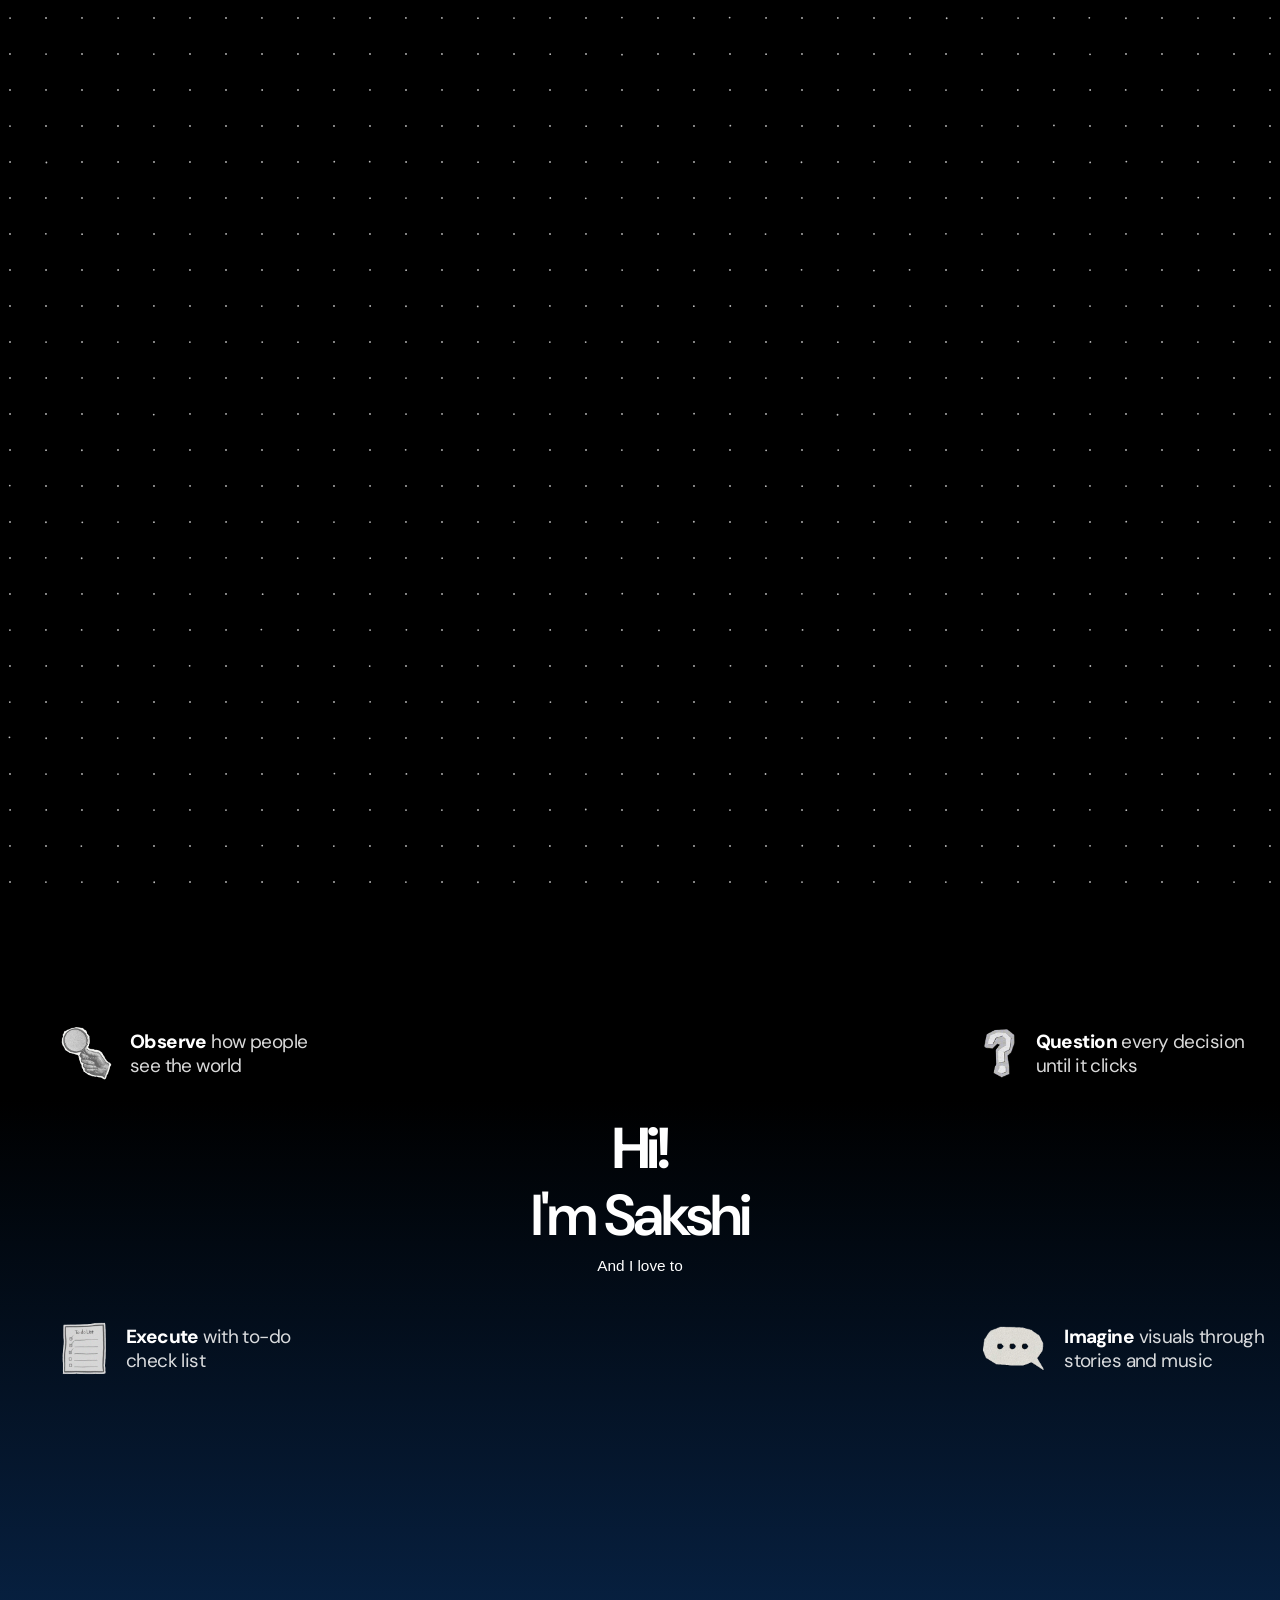
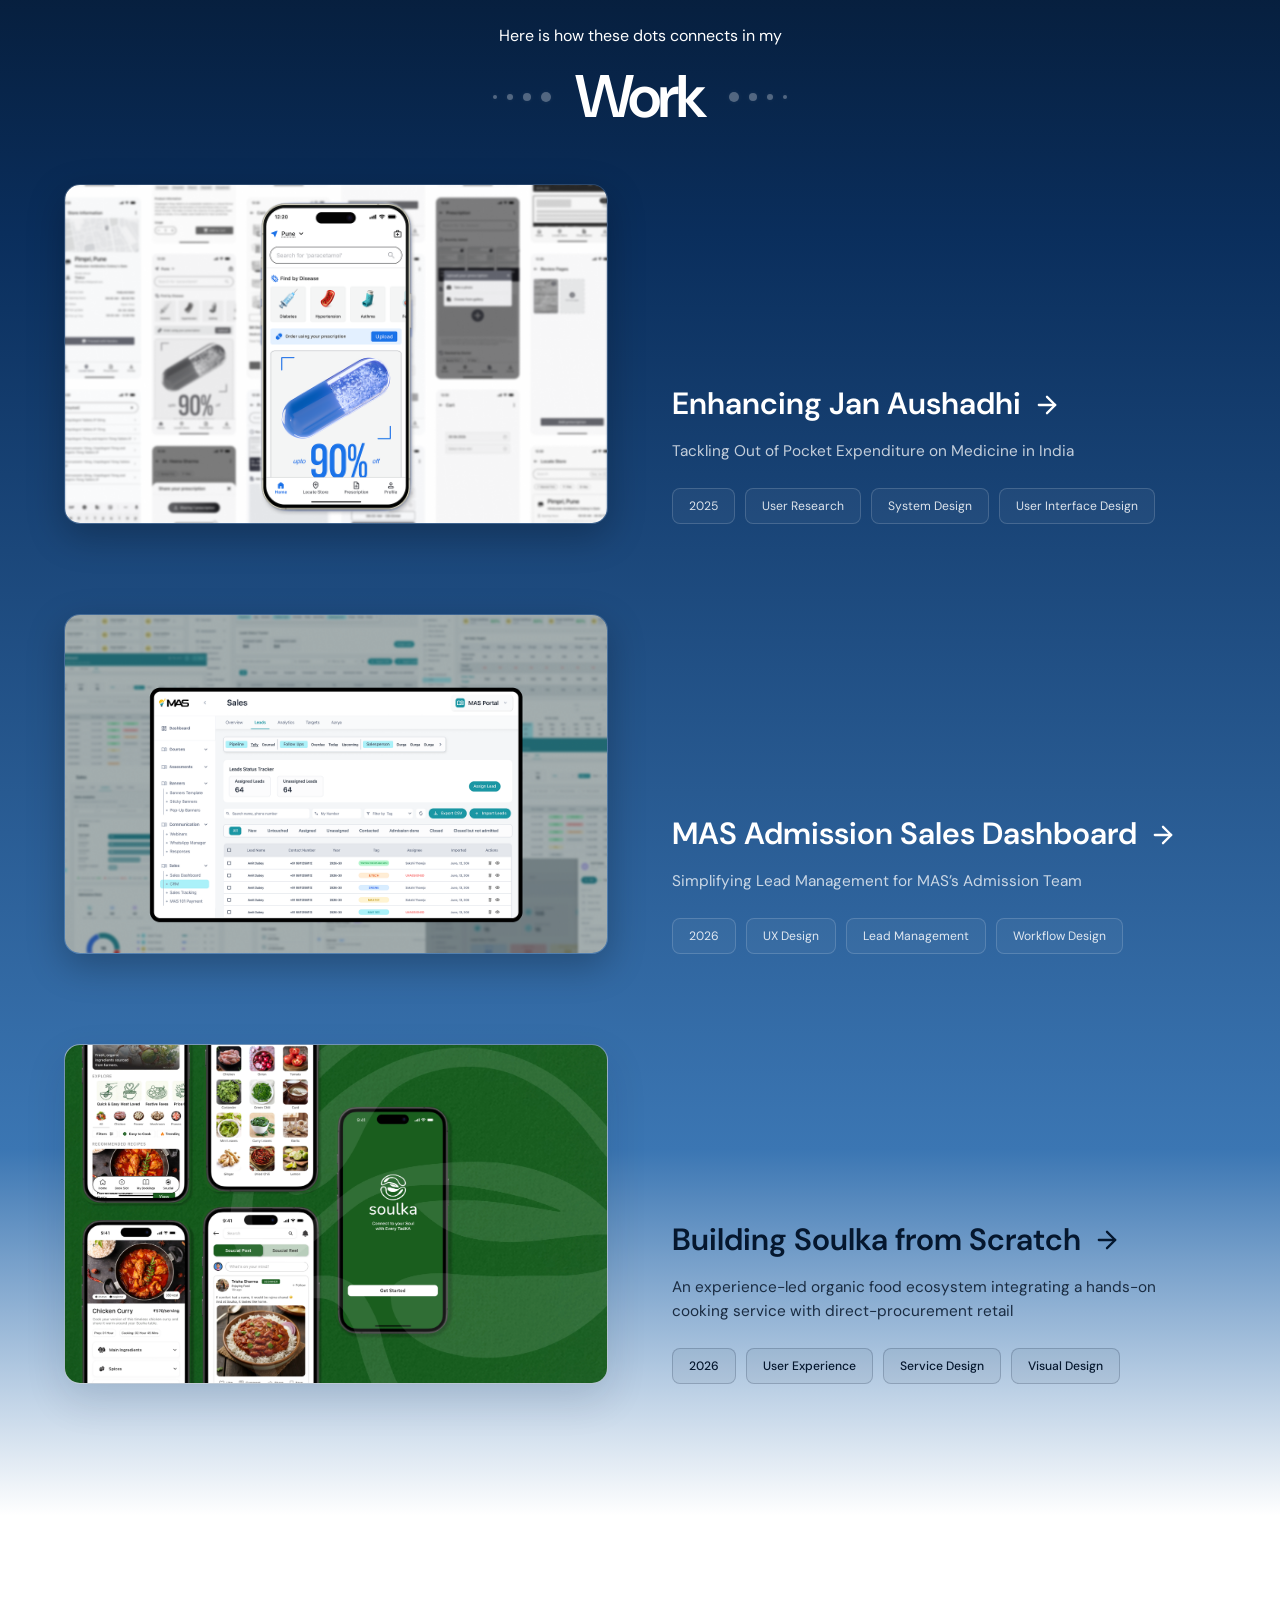
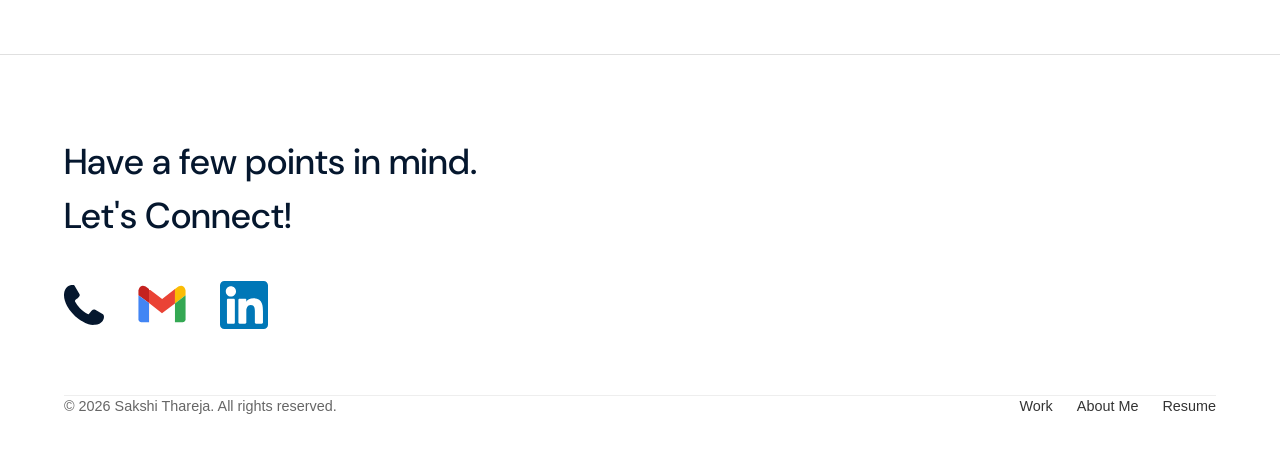
==== index.html @ df116a2d "Link Resume in nav bar and footer to Sakshi Thareja_Resume.pdf" ====
<!DOCTYPE html>
<html lang="en">
<head>
  <meta charset="UTF-8">
  <meta name="viewport" content="width=device-width, initial-scale=1.0">
  <meta name="description" content="Sakshi Thareja - M.Des Portfolio: Finding alignment in a universe of infinite possibilities.">
  <title>Sakshi Thareja — Portfolio</title>

  <!-- Google Font: DM Sans & Fontshare (Ranade / Switzer) -->
  <link rel="preconnect" href="https://fonts.googleapis.com">
  <link rel="preconnect" href="https://fonts.gstatic.com" crossorigin>
  <link href="https://fonts.googleapis.com/css2?family=DM+Sans:opsz,wght@9..40,300;9..40,400;9..40,500;9..40,700&display=swap" rel="stylesheet">
  <link href="https://api.fontshare.com/v2/css?f[]=ranade@500,600,700&f[]=switzer@400,500&display=swap" rel="stylesheet">

  <!-- Stylesheet -->
  <link rel="stylesheet" href="style.css?v=19">
</head>
<body class="is-loading">

  <!-- Custom Tracking Cursor -->
  <div id="custom-cursor">
    <!-- INACTIVE STATE -->
    <div class="cursor-inactive">
      <svg xmlns="http://www.w3.org/2000/svg" width="100%" height="100%" viewBox="0 0 190 188" fill="none">
        <g filter="url(#filter0_dd_424_8)">
          <circle cx="94" cy="89" r="83" stroke="white" stroke-width="4" shape-rendering="crispEdges"/>
        </g>
        <g filter="url(#filter1_dd_424_8)">
          <circle cx="94.5" cy="88.5" r="17.5" fill="#F3F3F3"/>
          <circle cx="94.5" cy="88.5" r="15.5" stroke="white" stroke-width="4"/>
        </g>
        <defs>
          <filter id="filter0_dd_424_8" x="0" y="0" width="189.5" height="187.5" filterUnits="userSpaceOnUse" color-interpolation-filters="sRGB">
            <feFlood flood-opacity="0" result="BackgroundImageFix"/>
            <feColorMatrix in="SourceAlpha" type="matrix" values="0 0 0 0 0 0 0 0 0 0 0 0 0 0 0 0 0 0 127 0" result="hardAlpha"/>
            <feOffset dx="3" dy="6"/>
            <feGaussianBlur stdDeviation="3.75"/>
            <feComposite in2="hardAlpha" operator="out"/>
            <feColorMatrix type="matrix" values="0 0 0 0 0.393996 0 0 0 0 0.846492 0 0 0 0 0.959615 0 0 0 0.41 0"/>
            <feBlend mode="normal" in2="BackgroundImageFix" result="effect1_dropShadow_424_8"/>
            <feColorMatrix in="SourceAlpha" type="matrix" values="0 0 0 0 0 0 0 0 0 0 0 0 0 0 0 0 0 0 127 0" result="hardAlpha"/>
            <feOffset dx="-5"/>
            <feGaussianBlur stdDeviation="2"/>
            <feComposite in2="hardAlpha" operator="out"/>
            <feColorMatrix type="matrix" values="0 0 0 0 0.393996 0 0 0 0 0.846492 0 0 0 0 0.959615 0 0 0 0.14 0"/>
            <feBlend mode="normal" in2="effect1_dropShadow_424_8" result="effect2_dropShadow_424_8"/>
            <feBlend mode="normal" in="SourceGraphic" in2="effect2_dropShadow_424_8" result="shape"/>
          </filter>
          <filter id="filter1_dd_424_8" x="68" y="67" width="54.5" height="52.5" filterUnits="userSpaceOnUse" color-interpolation-filters="sRGB">
            <feFlood flood-opacity="0" result="BackgroundImageFix"/>
            <feColorMatrix in="SourceAlpha" type="matrix" values="0 0 0 0 0 0 0 0 0 0 0 0 0 0 0 0 0 0 127 0" result="hardAlpha"/>
            <feOffset dx="3" dy="6"/>
            <feGaussianBlur stdDeviation="3.75"/>
            <feComposite in2="hardAlpha" operator="out"/>
            <feColorMatrix type="matrix" values="0 0 0 0 0.393996 0 0 0 0 0.846492 0 0 0 0 0.959615 0 0 0 0.41 0"/>
            <feBlend mode="normal" in2="BackgroundImageFix" result="effect1_dropShadow_424_8"/>
            <feColorMatrix in="SourceAlpha" type="matrix" values="0 0 0 0 0 0 0 0 0 0 0 0 0 0 0 0 0 0 127 0" result="hardAlpha"/>
            <feOffset dx="-5"/>
            <feGaussianBlur stdDeviation="2"/>
            <feComposite in2="hardAlpha" operator="out"/>
            <feColorMatrix type="matrix" values="0 0 0 0 0.393996 0 0 0 0 0.846492 0 0 0 0 0.959615 0 0 0 0.14 0"/>
            <feBlend mode="normal" in2="effect1_dropShadow_424_8" result="effect2_dropShadow_424_8"/>
            <feBlend mode="normal" in="SourceGraphic" in2="effect2_dropShadow_424_8" result="shape"/>
          </filter>
        </defs>
      </svg>
    </div>

    <!-- ACTIVE STATE -->
    <div class="cursor-active">
      <svg xmlns="http://www.w3.org/2000/svg" width="100%" height="100%" viewBox="0 0 190 188" fill="none">
        <g filter="url(#filter0_dd_424_9)">
          <circle cx="94" cy="89" r="83" stroke="white" stroke-width="4" shape-rendering="crispEdges"/>
        </g>
        <g filter="url(#filter1_dd_424_9)">
          <circle cx="94.5" cy="88.5" r="37.5" fill="#F3F3F3"/>
          <circle cx="94.5" cy="88.5" r="35.5" stroke="white" stroke-width="4"/>
        </g>
        <defs>
          <filter id="filter0_dd_424_9" x="0" y="0" width="189.5" height="187.5" filterUnits="userSpaceOnUse" color-interpolation-filters="sRGB">
            <feFlood flood-opacity="0" result="BackgroundImageFix"/>
            <feColorMatrix in="SourceAlpha" type="matrix" values="0 0 0 0 0 0 0 0 0 0 0 0 0 0 0 0 0 0 127 0" result="hardAlpha"/>
            <feOffset dx="3" dy="6"/>
            <feGaussianBlur stdDeviation="3.75"/>
            <feComposite in2="hardAlpha" operator="out"/>
            <feColorMatrix type="matrix" values="0 0 0 0 0.393996 0 0 0 0 0.846492 0 0 0 0 0.959615 0 0 0 0.41 0"/>
            <feBlend mode="normal" in2="BackgroundImageFix" result="effect1_dropShadow_424_9"/>
            <feColorMatrix in="SourceAlpha" type="matrix" values="0 0 0 0 0 0 0 0 0 0 0 0 0 0 0 0 0 0 127 0" result="hardAlpha"/>
            <feOffset dx="-5"/>
            <feGaussianBlur stdDeviation="2"/>
            <feComposite in2="hardAlpha" operator="out"/>
            <feColorMatrix type="matrix" values="0 0 0 0 0.393996 0 0 0 0 0.846492 0 0 0 0 0.959615 0 0 0 0.14 0"/>
            <feBlend mode="normal" in2="effect1_dropShadow_424_9" result="effect2_dropShadow_424_9"/>
            <feBlend mode="normal" in="SourceGraphic" in2="effect2_dropShadow_424_9" result="shape"/>
          </filter>
          <filter id="filter1_dd_424_9" x="48" y="47" width="94.5" height="92.5" filterUnits="userSpaceOnUse" color-interpolation-filters="sRGB">
            <feFlood flood-opacity="0" result="BackgroundImageFix"/>
            <feColorMatrix in="SourceAlpha" type="matrix" values="0 0 0 0 0 0 0 0 0 0 0 0 0 0 0 0 0 0 127 0" result="hardAlpha"/>
            <feOffset dx="3" dy="6"/>
            <feGaussianBlur stdDeviation="3.75"/>
            <feComposite in2="hardAlpha" operator="out"/>
            <feColorMatrix type="matrix" values="0 0 0 0 0.393996 0 0 0 0 0.846492 0 0 0 0 0.959615 0 0 0 0.41 0"/>
            <feBlend mode="normal" in2="BackgroundImageFix" result="effect1_dropShadow_424_9"/>
            <feColorMatrix in="SourceAlpha" type="matrix" values="0 0 0 0 0 0 0 0 0 0 0 0 0 0 0 0 0 0 127 0" result="hardAlpha"/>
            <feOffset dx="-5"/>
            <feGaussianBlur stdDeviation="2"/>
            <feComposite in2="hardAlpha" operator="out"/>
            <feColorMatrix type="matrix" values="0 0 0 0 0.393996 0 0 0 0 0.846492 0 0 0 0 0.959615 0 0 0 0.14 0"/>
            <feBlend mode="normal" in2="effect1_dropShadow_424_9" result="effect2_dropShadow_424_9"/>
            <feBlend mode="normal" in="SourceGraphic" in2="effect2_dropShadow_424_9" result="shape"/>
          </filter>
        </defs>
      </svg>
    </div>
  </div>

  <!-- Full-Screen Interactive Dot Grid Canvas (Loading Animation & Ambient Wallpaper) -->
  <canvas id="interactive-grid" aria-hidden="true"></canvas>

  <!-- Navigation Bar Header (Fixed Solid White Header, z-index 999) -->
  <header class="site-header">
    <nav class="navbar" aria-label="Main Navigation">
      <!-- Left-side Brand Name: Ranade Medium 500, -0.07em (-7% Figma tracking) -->
      <a href="#" class="brand-logo">Sakshi Thareja</a>

      <!-- Hamburger Menu Button for Mobile -->
      <button class="menu-toggle" id="menuToggle" aria-label="Toggle navigation menu" aria-expanded="false" aria-controls="primaryNav">
        <span class="hamburger-bar"></span>
        <span class="hamburger-bar"></span>
        <span class="hamburger-bar"></span>
      </button>

      <!-- Right-side Navigation Links: Switzer Regular 400 -->
      <ul class="nav-links" id="primaryNav">
        <li><a href="#work" class="nav-link">Work</a></li>
        <li><a href="about.html" class="nav-link">About Me</a></li>
        <li><a href="Sakshi%20Thareja_Resume.pdf" target="_blank" rel="noopener noreferrer" class="nav-link">Resume</a></li>
      </ul>
    </nav>
  </header>

  <!-- Main Scrollable Content -->
  <main class="main-content">
    <!-- Hero Section with Permanent Halftone Dotted Headline -->
    <section class="hero-section" id="hero">
      <div class="hero-text-wrapper">
        <!-- Permanent Dotted Halftone Layer with Fade Entrance -->
        <h1 class="hero-title dotted-text">
          <span class="title-line">Finding alignment</span><br>
          <span class="title-line">in a universe of</span><br>
          <span class="title-line">infinite possibilities</span>
        </h1>
      </div>
    </section>

    <!-- About Introduction Section Directly Below Hero -->
    <section id="about-intro">
      <div class="feature-point floating-card card-top-left">
        <img src="exp 1.png" alt="Observe" class="feature-icon">
        <p class="feature-text">
          <strong>Observe</strong> how people<br>see the world
        </p>
      </div>
      <div class="feature-point floating-card card-top-right">
        <img src="exp 2.png" alt="Question" class="feature-icon">
        <p class="feature-text">
          <strong>Question</strong> every decision<br>until it clicks
        </p>
      </div>
      <div class="feature-point floating-card card-bottom-right">
        <img src="exp 3.png" alt="Imagine" class="feature-icon">
        <p class="feature-text">
          <strong>Imagine</strong> visuals through<br>stories and music
        </p>
      </div>
      <div class="feature-point floating-card card-bottom-left">
        <img src="exp 4.png" alt="Execute" class="feature-icon">
        <p class="feature-text">
          <strong>Execute</strong> with to-do<br>check list
        </p>
      </div>

      <div class="content-wrapper">
        <div class="about-line1">Hi!</div>
        <div class="about-line2">I'm Sakshi</div>
        <div class="about-line3">And I love to</div>
      </div>
    </section>

    <!-- Work Section Intro Header -->
    <section id="work">
      <p class="work-subtitle">Here is how these dots connects in my</p>
      <div class="title-animation-wrapper">
        <!-- Left Wave -->
        <div class="dot-wave wave-left">
          <span class="dot-xs"></span>
          <span class="dot-sm"></span>
          <span class="dot-md"></span>
          <span class="dot-lg"></span>
        </div>
        
        <!-- The Title -->
        <h2 class="work-title">Work</h2>
        
        <!-- Right Wave -->
        <div class="dot-wave wave-right">
          <span class="dot-lg"></span>
          <span class="dot-md"></span>
          <span class="dot-sm"></span>
          <span class="dot-xs"></span>
        </div>
      </div>
    </section>

    <!-- Work Grid Section - Split Horizontal Layout (Matching Reference) -->
    <section id="work-grid" class="work-container">
      <!-- Project 1: Jan Aushadhi -->
      <a href="jan-aushadhi.html" class="project-card">
        <div class="project-visual">
          <div class="project-image-wrapper">
            <img src="Jan Aushadhi/Card Image.png" alt="Enhancing Jan Aushadhi" class="project-image">
          </div>
        </div>
        <div class="project-info">
          <h3 class="project-title">
            Enhancing Jan Aushadhi
            <svg class="project-arrow" width="28" height="28" viewBox="0 0 24 24" fill="none" stroke="currentColor" stroke-width="2" stroke-linecap="round" stroke-linejoin="round" aria-hidden="true">
              <line x1="5" y1="12" x2="19" y2="12"></line>
              <polyline points="12 5 19 12 12 19"></polyline>
            </svg>
          </h3>
          <p class="project-desc">Tackling Out of Pocket Expenditure on Medicine in India</p>
          <div class="project-tags">
            <span class="tag-pill">2025</span>
            <span class="tag-pill">User Research</span>
            <span class="tag-pill">System Design</span>
            <span class="tag-pill">User Interface Design</span>
          </div>
        </div>
      </a>

      <!-- Project 2: MAS Admission Sales Dashboard -->
      <a href="mas-sales-dashboard.html" class="project-card">
        <div class="project-visual">
          <div class="project-image-wrapper">
            <img src="MAS sales dashboard homepage.png" alt="MAS Admission Sales Dashboard" class="project-image">
          </div>
        </div>
        <div class="project-info">
          <h3 class="project-title">
            MAS Admission Sales Dashboard
            <svg class="project-arrow" width="28" height="28" viewBox="0 0 24 24" fill="none" stroke="currentColor" stroke-width="2" stroke-linecap="round" stroke-linejoin="round" aria-hidden="true">
              <line x1="5" y1="12" x2="19" y2="12"></line>
              <polyline points="12 5 19 12 12 19"></polyline>
            </svg>
          </h3>
          <p class="project-desc">Simplifying Lead Management for MAS’s Admission Team</p>
          <div class="project-tags">
            <span class="tag-pill">2026</span>
            <span class="tag-pill">UX Design</span>
            <span class="tag-pill">Lead Management</span>
            <span class="tag-pill">Workflow Design</span>
          </div>
        </div>
      </a>

      <!-- Project 3: Building Soulka from Scratch -->
      <a href="soulka.html" class="project-card card-dark-text">
        <div class="project-visual">
          <div class="project-image-wrapper">
            <img src="Soulka/Soulka Intro.webp" alt="Building Soulka from Scratch" class="project-image">
          </div>
        </div>
        <div class="project-info">
          <h3 class="project-title">
            Building Soulka from Scratch
            <svg class="project-arrow" width="28" height="28" viewBox="0 0 24 24" fill="none" stroke="currentColor" stroke-width="2" stroke-linecap="round" stroke-linejoin="round" aria-hidden="true">
              <line x1="5" y1="12" x2="19" y2="12"></line>
              <polyline points="12 5 19 12 12 19"></polyline>
            </svg>
          </h3>
          <p class="project-desc">An experience-led organic food ecosystem integrating a hands-on cooking service with direct-procurement retail</p>
          <div class="project-tags">
            <span class="tag-pill">2026</span>
            <span class="tag-pill">User Experience</span>
            <span class="tag-pill">Service Design</span>
            <span class="tag-pill">Visual Design</span>
          </div>
        </div>
      </a>
    </section>
  </main>

  <!-- Prominent White Footer Area (85% - 100% Solid White #ffffff) -->
  <footer class="site-footer" id="resume">
    <div class="footer-container">
      <div class="footer-main footer-cta-wrapper">
        <h2 class="footer-cta-text">
          Have a few points in mind.<br>Let's Connect!
        </h2>
        <div class="footer-social-links">
          <!-- 1st Icon: Phone -->
          <a href="#" aria-label="Call Me" class="social-icon phone-icon">
            <svg xmlns="http://www.w3.org/2000/svg" width="40" height="40" viewBox="0 0 40 40" fill="none">
              <g clip-path="url(#clip0_446_11)">
                <path d="M11.0155 16.4395C12.3599 18.8767 13.9094 21.2158 15.9211 23.3488C17.9393 25.4949 20.4491 27.4479 23.6978 29.1164C23.9387 29.2341 24.1666 29.2341 24.3716 29.1523C24.6809 29.0346 24.9966 28.7761 25.3059 28.4653C25.5468 28.2233 25.8462 27.8372 26.1587 27.4152C27.4087 25.7631 28.955 23.7119 31.1392 24.7392C31.188 24.7621 31.2239 24.7882 31.2727 24.8079L38.5578 29.0182C38.5806 29.0313 38.6067 29.0542 38.6262 29.0673C39.5865 29.7314 39.9836 30.7554 39.9934 31.9167C39.9934 33.0977 39.5604 34.4259 38.9257 35.548C38.0858 37.03 36.8489 38.0114 35.4231 38.6592C34.0656 39.2873 32.5552 39.6242 31.1034 39.8402C28.8248 40.1771 26.6893 39.9612 24.5051 39.2873C22.3697 38.6232 20.218 37.5273 17.8677 36.0682L17.6952 35.957C16.6177 35.2798 15.4524 34.5568 14.3098 33.7029C10.1301 30.5296 5.86903 25.9463 3.09234 20.9018C0.764865 16.6685 -0.504666 12.0983 0.188693 7.74399C0.572808 5.35583 1.59169 3.18359 3.36903 1.75069C4.91851 0.494458 7.0051 -0.192547 9.70692 0.0495406C10.0162 0.0724407 10.2929 0.25237 10.4393 0.520629L15.1106 8.45716C15.7942 9.347 15.8788 10.2303 15.5044 11.1136C15.1952 11.8366 14.5702 12.5039 13.7173 13.1255C13.4667 13.3414 13.1672 13.5606 12.8515 13.7896C11.8065 14.5519 10.6184 15.4319 11.0253 16.4657L11.0155 16.4395Z" fill="#05172E"/>
              </g>
              <defs>
                <clipPath id="clip0_446_11">
                  <rect width="40" height="40" fill="white"/>
                </clipPath>
              </defs>
            </svg>
          </a>

          <!-- 2nd Icon: Gmail -->
          <a href="mailto:contact@sakshithareja.com" aria-label="Email Me" class="social-icon gmail-icon">
            <svg xmlns="http://www.w3.org/2000/svg" width="60" height="60" viewBox="0 0 60 60" fill="none">
              <path d="M0 21.3334C0 13.866 0 10.1323 1.45324 7.28012C2.73156 4.77131 4.77131 2.73156 7.28012 1.45324C10.1323 0 13.866 0 21.3334 0H38.6666C46.134 0 49.8677 0 52.7199 1.45324C55.2287 2.73156 57.2685 4.77131 58.5467 7.28012C60 10.1323 60 13.866 60 21.3334V38.6666C60 46.134 60 49.8677 58.5467 52.7199C57.2685 55.2287 55.2287 57.2685 52.7199 58.5467C49.8677 60 46.134 60 38.6666 60H21.3334C13.866 60 10.1323 60 7.28012 58.5467C4.77131 57.2685 2.73156 55.2287 1.45324 52.7199C0 49.8677 0 46.134 0 38.6666V21.3334Z" fill="white"/>
              <path d="M42.9675 13.9777L30.138 23.9901L17.0152 13.9777V13.9804L17.0311 13.994V28.014L29.9902 38.2427L42.9675 28.4089V13.9777Z" fill="#EA4335"/>
              <path d="M46.3352 11.5423L42.966 13.9777V28.4089L53.5678 20.2693V15.3659C53.5678 15.3659 52.281 8.36267 46.3352 11.5423Z" fill="#FBBC05"/>
              <path d="M42.966 28.4089V47.1266H51.0917C51.0917 47.1266 53.4041 46.8885 53.5704 44.2528V20.2693L42.966 28.4089Z" fill="#34A853"/>
              <path d="M17.0317 47.1431V28.014L17.0152 28.0005L17.0317 47.1431Z" fill="#C5221F"/>
              <path d="M17.0146 13.9801L13.6638 11.5582C7.71812 8.3786 6.42857 15.3791 6.42857 15.3791V20.2824L17.0146 28.0001V13.9801Z" fill="#C5221F"/>
              <path d="M17.0152 13.9809V28.0009L17.0317 28.0144V13.9944L17.0152 13.9809Z" fill="#C5221F"/>
              <path d="M6.42857 20.286V44.2695C6.59242 46.908 8.90728 47.1435 8.90728 47.1435H17.0331L17.0146 28.0009L6.42857 20.286Z" fill="#4285F4"/>
            </svg>
          </a>

          <!-- 3rd Icon: LinkedIn -->
          <a href="#" aria-label="LinkedIn" class="social-icon linkedin-icon">
            <svg xmlns="http://www.w3.org/2000/svg" width="48" height="48" viewBox="0 0 48 48" fill="none">
              <g clip-path="url(#clip0_446_14)">
                <path d="M43.658 0H4.34199C1.944 0 0 1.944 0 4.34199V43.6579C0 46.056 1.944 48 4.34199 48H43.6579C46.056 48 48 46.056 48 43.6579V4.34199C48 1.944 46.056 0 43.658 0ZM14.8532 41.4464C14.8532 42.1442 14.2875 42.7099 13.5897 42.7099H8.21089C7.51301 42.7099 6.94731 42.1442 6.94731 41.4464V18.8988C6.94731 18.2009 7.51301 17.6352 8.21089 17.6352H13.5897C14.2875 17.6352 14.8532 18.2009 14.8532 18.8988V41.4464ZM10.9003 15.5098C8.0782 15.5098 5.79041 13.222 5.79041 10.3999C5.79041 7.57784 8.0782 5.29005 10.9003 5.29005C13.7223 5.29005 16.0101 7.57784 16.0101 10.3999C16.0101 13.222 13.7225 15.5098 10.9003 15.5098ZM42.9625 41.5481C42.9625 42.1897 42.4423 42.7099 41.8007 42.7099H36.0289C35.3873 42.7099 34.8671 42.1897 34.8671 41.5481V30.9721C34.8671 29.3943 35.3299 24.0584 30.744 24.0584C27.1868 24.0584 26.4653 27.7107 26.3205 29.3497V41.5481C26.3205 42.1897 25.8004 42.7099 25.1587 42.7099H19.5763C18.9347 42.7099 18.4145 42.1897 18.4145 41.5481V18.797C18.4145 18.1554 18.9347 17.6352 19.5763 17.6352H25.1587C25.8002 17.6352 26.3205 18.1554 26.3205 18.797V20.7641C27.6395 18.7847 29.5997 17.2569 33.7733 17.2569C43.0154 17.2569 42.9625 25.8913 42.9625 30.6356V41.5481Z" fill="#0077B7"/>
              </g>
              <defs>
                <clipPath id="clip0_446_14">
                  <rect width="48" height="48" fill="white"/>
                </clipPath>
              </defs>
            </svg>
          </a>
        </div>
      </div>

      <div class="footer-bottom">
        <p>© 2026 Sakshi Thareja. All rights reserved.</p>
        <div class="footer-links">
          <a href="#work">Work</a>
          <a href="about.html">About Me</a>
          <a href="Sakshi%20Thareja_Resume.pdf" target="_blank" rel="noopener noreferrer">Resume</a>
        </div>
      </div>
    </div>
  </footer>

  <!-- JavaScript for Interactive Mobile Menu & Dynamic Dot Grid -->
  <script src="script.js?v=14"></script>
</body>
</html>
---- style.css ----
/* ==========================================================================
   Sakshi Thareja - Minimalist Portfolio & 2-Column Work Grid Theme
   Typography: Helvetica Neue / Helvetica (24px Title / 16px Subtitle & Tags)
   Location: Desktop > Portfolio M.Des > New Portfolio
   ========================================================================== */

/* --------------------------------------------------------------------------
   1. CSS Reset & Design Tokens
   -------------------------------------------------------------------------- */
*,
*::before,
*::after {
  box-sizing: border-box;
  margin: 0;
  padding: 0;
  cursor: none !important;
  text-shadow: none !important;
}

/* Base cursor container setup */
#custom-cursor {
  position: fixed !important;
  top: 0;  /* No !important so JS can update coordinates freely */
  left: 0; /* No !important so JS can update coordinates freely */
  width: 44px !important;  /* Reduced from 60px */
  height: 44px !important; /* Reduced from 60px */
  pointer-events: none !important;
  z-index: 100000 !important;
  transform: translate(-50%, -50%) !important;
  opacity: 0; /* Hide initially until first mouse movement */
  transition: opacity 0.3s ease; /* Smooth fade in */
  will-change: left, top, opacity;
}

/* Overlap the two states perfectly */
.cursor-inactive,
.cursor-active {
  position: absolute;
  top: 0;
  left: 0;
  width: 100%;
  height: 100%;
  transition: opacity 0.2s ease-in-out, transform 0.2s ease-in-out;
}

/* Initial State */
.cursor-active {
  opacity: 0;
  transform: scale(0.8);
}

/* Active/Hover State */
#custom-cursor.is-active .cursor-inactive {
  opacity: 0;
  transform: scale(1.1);
}

#custom-cursor.is-active .cursor-active {
  opacity: 1;
  transform: scale(1);
}

:root {
  /* Color Palette Tokens */
  --color-black: #000000;
  --color-blue-deep: #0a2e5c;
  --color-blue-light: #3b76b3;
  --color-white: #ffffff;
  --color-text-dark: #000000;
  --color-text-light: #ffffff;

  /* Font Families: DM Sans Stack for Primary Brand Elements */
  --font-brand: 'DM Sans', -apple-system, BlinkMacSystemFont, 'Segoe UI', Roboto, sans-serif;
  --font-nav: 'Switzer', -apple-system, BlinkMacSystemFont, 'Segoe UI', Roboto, sans-serif;

  /* Motion & Transitions */
  --transition-fast: 0.2s ease;
  --transition-smooth: 0.35s cubic-bezier(0.16, 1, 0.3, 1);
}

/* --------------------------------------------------------------------------
   1.5. Video Loading Animation (Exact Uploaded Jordan Lloyd Wave)
   -------------------------------------------------------------------------- */
body.is-loading {
  background-color: #000000 !important;
  overflow: hidden !important;
}

body.is-loaded {
  overflow-x: hidden !important;
}

/* --------------------------------------------------------------------------
   2. Global Scroll Behavior & Background Theme (Native Hardware Smooth Scroll)
   -------------------------------------------------------------------------- */
html {
  min-height: 100%;
  scroll-behavior: smooth !important; /* Native hardware-accelerated smooth scrolling without text blur */
  scroll-padding-top: 76px;
  -webkit-text-size-adjust: 100%;
  overflow-x: hidden;
  max-width: 100vw;
}

[id] {
  scroll-margin-top: 76px;
}

body {
  min-height: 100vh;
  margin: 0;
  padding: 0;
  padding-top: 76px; /* Offset for fixed header height */
  font-family: var(--font-nav);
  color: var(--color-text-light);
  line-height: 1.5;
  -webkit-font-smoothing: auto;
  -moz-osx-font-smoothing: auto;
  text-rendering: optimizeLegibility;
  overflow-x: hidden;
  max-width: 100vw;

  /* Full-Page Vertical Linear Gradient */
  background-image: linear-gradient(
    to bottom,
    #000000 0%,
    #000000 30%,
    #0a2e5c 50%,
    #3b76b3 75%,
    #ffffff 85%,
    #ffffff 100%
  );
  background-size: 100% 100%;
  background-repeat: no-repeat;
  background-attachment: scroll;
}

/* --------------------------------------------------------------------------
   3. Global Fixed Interactive Dot Matrix Wallpaper with Mouse Spotlight
   -------------------------------------------------------------------------- */
#interactive-grid {
  position: fixed;
  top: 0;
  left: 0;
  width: 100vw;
  height: 100vh;
  z-index: -1; /* Keeps it strictly behind all text and sections as fixed wallpaper */
  background: transparent;
  overflow: hidden;
}

canvas#interactive-grid {
  display: block;
  pointer-events: none;
}

div#interactive-grid {
  display: grid;
  justify-content: center;
  align-content: center;
  pointer-events: auto;
}

/* Mouse-Tracking Radial Spotlight Overlay for DOM fallback */
div#interactive-grid::after {
  content: "";
  position: absolute;
  top: 0;
  left: 0;
  width: 100%;
  height: 100%;
  pointer-events: none;
  background-image: radial-gradient(circle, rgba(255, 255, 255, 0.95) 1.5px, transparent 1.5px);
  background-size: 48px 48px; /* Matches the 48px grid cell spacing */
  background-position: center center;
  mask-image: radial-gradient(circle 180px at var(--mouse-x, 50%) var(--mouse-y, 50%), black 0%, transparent 100%);
  -webkit-mask-image: radial-gradient(circle 180px at var(--mouse-x, 50%) var(--mouse-y, 50%), black 0%, transparent 100%);
}

/* Individual Grid Cell (Restored Spacious 48px Spacing) */
.grid-cell {
  display: flex;
  justify-content: center;
  align-items: center;
  width: 48px;
  height: 48px;
  contain: strict; /* High-performance layout containment for fast rendering */
}

/* 2px x 2px Micro Dot Architecture with Exact 75% Base Opacity */
.grid-dot {
  width: 2px;
  height: 2px;
  border-radius: 50%;
  background-color: rgba(255, 255, 255, 0.75); /* Exactly 75% opacity base white */
  transition: background-color 0.25s ease, box-shadow 0.25s ease, transform 0.8s ease, opacity 0.8s ease;
  will-change: transform, opacity, background-color, box-shadow;
  pointer-events: auto;
}

/* Radiant 100% Full Opacity Glow Interaction on Hover */
.grid-cell:hover .grid-dot,
.grid-dot:hover {
  background-color: #ffffff; /* 100% Solid pure white (1.0 opacity) */
  box-shadow: 0 0 10px 4px #ffffff, 0 0 20px 6px rgba(255, 255, 255, 0.85); /* Intense LED radial glow */
  transition: background-color 0.05s ease, box-shadow 0.05s ease;
}

/* Blue Dot Grid Transformation when Viewer Reaches Footer Section */
body.footer-grid-active .grid-dot {
  background-color: rgba(10, 46, 92, 0.7) !important; /* Visible deep blue dots on white footer */
}

body.footer-grid-active #interactive-grid::after {
  background-image: radial-gradient(circle, rgba(10, 46, 92, 0.95) 2px, transparent 2px) !important;
}

body.footer-grid-active .grid-cell:hover .grid-dot,
body.footer-grid-active .grid-dot:hover {
  background-color: #0a2e5c !important; /* Vibrant deep blue highlight */
  box-shadow: 0 0 10px 4px #3b76b3, 0 0 20px 6px rgba(59, 118, 179, 0.85) !important;
}

/* --------------------------------------------------------------------------
   4. 100% Full Viewport-Width Frosted Glass (Glassmorphism) Navigation Bar Header
   -------------------------------------------------------------------------- */
.site-header,
header {
  position: fixed !important;
  top: 0 !important;
  left: 0 !important;
  right: 0 !important;
  width: 100% !important;
  max-width: 100% !important;
  box-sizing: border-box !important;
  background: rgba(10, 10, 15, 0.4) !important; /* Semi-transparent dark overlay */
  backdrop-filter: blur(12px) !important; /* Key frosted glass effect */
  -webkit-backdrop-filter: blur(12px) !important;
  border-bottom: 1px solid rgba(255, 255, 255, 0.08) !important; /* Soft rim highlight */
  box-shadow: none !important;
  z-index: 999 !important; /* Ensures it stays above all other content */
  pointer-events: auto !important;
  transition: opacity 0.8s ease;
}

body.is-loading .site-header {
  opacity: 0 !important;
  pointer-events: none !important;
}

body.is-loaded .site-header {
  opacity: 1 !important;
  transition: opacity 0.8s ease;
}

/* Inner Centered Content Layout Wrapper */
.navbar,
nav {
  position: relative;
  display: flex;
  justify-content: space-between;
  align-items: center;
  padding: 24px 5%;
  width: 100%;
  max-width: 1440px;
  margin: 0 auto;
  background: transparent !important;
  border: none !important;
  box-shadow: none !important;
  backdrop-filter: none !important;
  -webkit-backdrop-filter: none !important;
  pointer-events: auto;
}

/* Base Styles for Menu Links: Helvetica Regular 400 @ 16px */
header a,
nav a,
.navbar a,
.nav-link {
  font-family: var(--font-brand); /* 'Helvetica Neue', Helvetica, Arial, sans-serif */
  font-size: 16px !important; /* 16px Base Menu Font Size */
  font-weight: 400 !important; /* Regular 400 Weight */
  color: #ffffff !important; /* Solid White */
  text-decoration: none;
  transition: opacity var(--transition-fast);
  pointer-events: auto;
}

/* Override Styles for Brand Logo / Name: Helvetica Medium 500 @ 20px */
.brand-logo,
.navbar-brand,
.logo,
header .brand-logo,
header .navbar-brand,
nav .logo {
  font-family: var(--font-brand);
  font-size: 20px !important; /* 20px Logo Font Size */
  font-weight: 500 !important; /* Medium 500 Weight */
  color: #ffffff !important; /* Solid White */
  letter-spacing: -0.05em;
  text-decoration: none;
  transition: opacity var(--transition-fast);
  pointer-events: auto;
}

.brand-logo:hover,
header a:hover,
nav a:hover,
.navbar a:hover,
.nav-link:hover {
  opacity: 0.7;
}

/* Right-side Links Container: 32px Flex Gap */
.nav-links {
  display: flex;
  align-items: center;
  gap: 32px;
  list-style: none;
  pointer-events: auto;
}

.nav-link:focus-visible,
.brand-logo:focus-visible,
.menu-toggle:focus-visible {
  outline: 2px solid #ffffff;
  outline-offset: 4px;
  border-radius: 2px;
}

/* Mobile Hamburger Button */
.menu-toggle,
button {
  display: none;
  background: transparent;
  border: none;
  cursor: pointer;
  padding: 6px;
  flex-direction: column;
  justify-content: space-between;
  width: 30px;
  height: 22px;
  z-index: 1001;
  pointer-events: auto;
}

.hamburger-bar {
  display: block;
  width: 100%;
  height: 2px;
  background-color: #ffffff !important;
  border-radius: 2px;
  transition: transform var(--transition-smooth), opacity var(--transition-smooth);
}

.menu-toggle.is-active .hamburger-bar:nth-child(1) {
  transform: translateY(8px) rotate(45deg);
}

.menu-toggle.is-active .hamburger-bar:nth-child(2) {
  opacity: 0;
}

.menu-toggle.is-active .hamburger-bar:nth-child(3) {
  transform: translateY(-8px) rotate(-45deg);
}

/* Mobile Responsiveness (< 768px) */
@media (max-width: 768px) {
  .navbar,
  nav {
    padding: 18px 5%;
  }

  .brand-logo {
    font-size: 18px !important;
  }

  .menu-toggle {
    display: flex;
  }

  .nav-links {
    position: absolute;
    top: 100%;
    left: 0;
    width: 100%;
    background-color: rgba(10, 10, 15, 0.85) !important;
    backdrop-filter: blur(16px);
    -webkit-backdrop-filter: blur(16px);
    flex-direction: column;
    align-items: flex-start;
    gap: 0;
    padding: 0 5%;
    border-bottom: 1px solid rgba(255, 255, 255, 0.12) !important;
    max-height: 0;
    overflow: hidden;
    opacity: 0;
    visibility: hidden;
    transition: max-height 0.4s cubic-bezier(0.16, 1, 0.3, 1),
                opacity 0.3s ease,
                visibility 0.3s ease;
  }

  .nav-links.is-open {
    max-height: 320px;
    opacity: 1;
    visibility: visible;
    padding-bottom: 20px;
    padding-top: 8px;
    box-shadow: 0 10px 30px rgba(0, 0, 0, 0.4);
    pointer-events: auto;
  }

  .nav-link {
    display: block;
    padding: 12px 0;
    font-size: 16px !important;
    font-weight: 400 !important;
    color: #ffffff !important;
    border-bottom: 1px solid rgba(255, 255, 255, 0.1);
  }

  .nav-link:last-child {
    border-bottom: none;
  }
}

/* --------------------------------------------------------------------------
   5. Hero Section (#hero) Helvetica Typography & Letter Assembly
   -------------------------------------------------------------------------- */
.main-content {
  position: relative;
  z-index: 10;
  width: 100%;
  margin: 0 auto;
  padding: 0;
  pointer-events: none;
}

/* Reduced Spacing Hero Section */
.hero-section,
#hero {
  position: relative;
  display: flex;
  justify-content: center;
  align-items: center;
  min-height: 85vh !important;
  width: 100%;
  padding: 0 5% 2vh !important;
  margin-bottom: 0 !important;
  text-align: center;
  background-color: transparent;
  pointer-events: none; /* Allows cursor hover to pass through to dot grid */
}

/* Layered Headline Wrapper Container */
.hero-text-wrapper,
#hero .hero-text-wrapper {
  position: relative;
  z-index: 2;
  display: flex;
  justify-content: center;
  align-items: center;
  text-align: center;
  margin: 0 auto;
  pointer-events: none;
  opacity: 1;
}

/* Primary Headline DM Sans Typography & Fade Entrance when animation ends */
.hero-title,
.dotted-text,
#hero h1 {
  position: relative;
  font-family: var(--font-brand); /* 'DM Sans', sans-serif */
  font-weight: 700; /* Bold */
  font-size: clamp(2.8rem, 5.2vw, 5.25rem); /* Proportional scaling on all monitors and laptops */
  line-height: 1.15; /* Tightly stacked 115% line height for 3 lines */
  letter-spacing: -0.05em;
  text-align: center;
  color: #ffffff; /* Solid White Typography */
  margin: 0;
  pointer-events: none; /* Allows cursor hover to pass through to dot grid */
  opacity: 0;
  transition: opacity 1.2s ease;
  will-change: opacity;
}

.title-line {
  display: inline;
}

body.is-loading .hero-title,
body.is-loading .hero-text-wrapper,
body.is-loading #hero h1 {
  opacity: 0 !important;
}

body.is-loaded .hero-title,
body.is-loaded .hero-text-wrapper,
body.is-loaded #hero h1 {
  opacity: 1 !important;
}

/* --------------------------------------------------------------------------
   6. Perfectly Centered #about-intro & Uniform Floating Cards
   -------------------------------------------------------------------------- */
#about-intro {
  display: flex !important;
  flex-direction: column !important;
  justify-content: center !important;
  align-items: center !important;
  position: relative !important; /* Positioning context for floating cards */
  z-index: 10;
  width: 100%;
  min-height: 100vh;
  background-color: transparent; /* Transparent background to reveal dark wallpaper */
  color: #ffffff; /* Crisp white text */
  text-align: center;
  margin-top: 0 !important;
  padding: 5vh 5% 100px !important;
  pointer-events: none; /* Allows cursor hover to pass straight through to dot grid behind */
  overflow: hidden;
}

/* Initial Unrevealed State: Invisible & Pushed Down 40px */
#about-intro .content-wrapper {
  max-width: 1200px;
  width: 100%;
  margin: 0 auto;
  display: flex;
  flex-direction: column;
  align-items: center;
  justify-content: center;
  pointer-events: none;
  opacity: 0;
  transform: translateY(40px); /* Pushes text down slightly */
  transition: opacity 1s ease-out, transform 1s ease-out; /* Smooth 1-second fade and slide */
  will-change: opacity, transform;
}

/* Revealed State Triggered by IntersectionObserver on #about-intro */
#about-intro.is-visible .content-wrapper {
  opacity: 1;
  transform: translateY(0); /* Brings it back smoothly to original position */
}

/* Line 1 ("Hi!"): Helvetica Bold (700) - Fluid Responsive */
.about-line1 {
  font-family: var(--font-brand); /* 'Helvetica Neue', Helvetica, Arial, sans-serif */
  font-weight: 700; /* Bold (700) */
  font-size: clamp(2.8rem, 4.5vw, 4.5rem); /* Scales smoothly from laptops to wide monitors */
  line-height: 1.1;
  color: #ffffff;
  letter-spacing: -0.05em;
  pointer-events: none;
}

/* Line 2 ("I'm Sakshi"): Helvetica SemiBold (600) - Fluid Responsive */
.about-line2 {
  font-family: var(--font-brand); /* 'Helvetica Neue', Helvetica, Arial, sans-serif */
  font-weight: 600; /* SemiBold (600) */
  font-size: clamp(2.8rem, 4.5vw, 4.5rem); /* Scales smoothly from laptops to wide monitors */
  line-height: 1.1;
  color: #ffffff;
  letter-spacing: -0.05em;
  margin-top: 4px;
  margin-bottom: 8px !important;
  pointer-events: none;
}

/* Line 3 ("And I love to"): Switzer Regular (400) */
.about-line3 {
  font-family: var(--font-nav); /* Switzer Regular (400) */
  font-weight: 400 !important; /* Regular (400) */
  font-size: clamp(13px, 1.2vw, 16px) !important;
  line-height: 1.3;
  color: #ffffff;
  margin-top: 0 !important;
  pointer-events: none;
}

/* Uniform Floating Glass Card Styling - Desktop & Large Displays */
.floating-card {
  position: absolute;
  padding: 16px 24px;
  border-radius: 8px !important;
  width: auto !important;
  max-width: 440px !important;
  text-align: left !important;
  box-sizing: border-box !important;
  
  /* Enhanced Glassmorphism Properties */
  background: rgba(255, 255, 255, 0.05) !important;
  backdrop-filter: blur(12px) !important;
  -webkit-backdrop-filter: blur(12px) !important;
  border: 1px solid rgba(255, 255, 255, 0.15) !important;
  box-shadow: none !important;

  /* Typography */
  font-family: 'Helvetica Neue', Helvetica, Arial, sans-serif;
  color: #ffffff;

  /* Setup for animation */
  opacity: 0;
  pointer-events: none;
  will-change: opacity, margin-top;
}

/* Ensure the first word remains strictly Bold */
.floating-card strong {
  font-weight: 700 !important; /* Bold 700 */
}

/* Feature Point Custom Illustration Layout Reset & Typography */
.feature-point {
  display: inline-flex !important;
  align-items: center !important;
  gap: 18px !important;
  width: auto !important;
  
  /* Resetting the old box styles completely */
  border: none !important;
  background: transparent !important;
  padding: 0 !important;
  box-shadow: none !important;
  backdrop-filter: none !important;
  -webkit-backdrop-filter: none !important;
}

.feature-icon {
  width: auto !important;
  max-height: 75px !important;
  object-fit: contain !important;
  display: block !important;
  flex-shrink: 0 !important;
}

.feature-text {
  font-family: "DM Sans", sans-serif !important;
  font-size: 22px !important;
  font-style: normal !important;
  font-weight: 400 !important;
  line-height: 1.3 !important;
  letter-spacing: -0.03em !important;
  color: rgba(255, 255, 255, 0.85) !important;
  text-align: left !important;
  margin: 0 !important;
  white-space: nowrap !important;
}

.feature-text strong {
  font-weight: 800 !important;
  color: #FFF !important;
}

/* Top Cards: Aligned to 5% nav grid boundary (-200px offset) */
.card-top-left { 
  top: 50% !important; 
  left: max(5%, calc(50% - 648px)) !important; 
  transform: translateY(calc(-50% - 200px)) !important; 
}
.card-top-right { 
  top: 50% !important; 
  right: max(5%, calc(50% - 648px)) !important; 
  transform: translateY(calc(-50% - 200px)) !important; 
}

/* Bottom Cards: Aligned to 5% nav grid boundary (+140px offset) */
.card-bottom-left { 
  top: 50% !important; 
  left: max(5%, calc(50% - 648px)) !important; 
  transform: translateY(calc(-50% + 140px)) !important; 
}
.card-bottom-right { 
  top: 50% !important; 
  right: max(5%, calc(50% - 648px)) !important; 
  transform: translateY(calc(-50% + 140px)) !important; 
}

/* Non-Overwriting Fade & Entrance Sequence */
@keyframes cardReveal {
  0% {
    opacity: 0;
    margin-top: 20px; /* Starts slightly lower than assigned position */
  }
  100% {
    opacity: 1;
    margin-top: 0;
  }
}

/* The .is-visible class is applied to #about-intro by the scroll script */
#about-intro.is-visible .card-top-left {
  animation: cardReveal 0.8s ease-out 1.0s forwards; /* Starts at 1.0s */
}
#about-intro.is-visible .card-top-right {
  animation: cardReveal 0.8s ease-out 1.5s forwards; /* Starts at 1.5s */
}
#about-intro.is-visible .card-bottom-right {
  animation: cardReveal 0.8s ease-out 2.0s forwards; /* Starts at 2.0s */
}
#about-intro.is-visible .card-bottom-left {
  animation: cardReveal 0.8s ease-out 2.5s forwards; /* Starts at 2.5s */
}

/* --------------------------------------------------------------------------
   7. Work Section Intro Header (#work-intro) & Strict 2-Column Work Grid (#work-grid)
   -------------------------------------------------------------------------- */
#work,
#work-intro {
  text-align: center !important;
  display: flex !important;
  flex-direction: column !important;
  align-items: center !important;
  justify-content: center !important;
  width: 100% !important;
  margin-top: 0 !important;
  padding-top: 2vh !important; /* Reduced from 15vh to pull the text up */
  padding-bottom: 2vh;
  padding-left: 0;
  padding-right: 0;
  opacity: 0;
  transform: translateY(30px);
  transition: opacity 1s ease-out, transform 1s ease-out;
  will-change: opacity, transform;
  pointer-events: none;
}

#work.is-visible,
#work-intro.is-visible {
  opacity: 1;
  transform: translateY(0);
}

.work-subtitle {
  text-align: center !important;
  width: 100% !important;
  margin: 0 auto 12px auto !important;
}

/* Reusable Scroll-Triggered Fade & Slide Animation State */
.fade-in-section {
  opacity: 0 !important;
  transform: translateY(40px) !important; /* Starts 40px lower */
  visibility: hidden !important;
  transition: opacity 0.8s ease-out, transform 0.8s ease-out, visibility 0.8s ease-out !important;
  will-change: opacity, visibility, transform !important;
}

.fade-in-section.is-visible {
  opacity: 1 !important;
  transform: none !important; /* Glides up to original position */
  visibility: visible !important;
}

/* 8. Small Business Section Intro Header (#small-business-intro) */
#small-business-intro {
  display: flex !important;
  flex-direction: column !important;
  align-items: center !important;
  justify-content: center !important;
  padding-top: 15vh !important; /* Standardized to 15vh to match global section spacing */
  margin-top: 0 !important;
  margin-bottom: 24px !important;
  width: 100% !important;
  text-align: center !important;
  opacity: 0;
  transform: translateY(30px);
  transition: opacity 1s ease-out, transform 1s ease-out;
  will-change: opacity, transform;
}

#small-business-intro.is-visible {
  opacity: 1;
  transform: translateY(0);
}

/* 9. Small Business Video Showcase Container */
.video-container {
  width: 100% !important;
  max-width: 1440px !important;
  margin: 0 auto !important;
  padding-left: 5% !important; /* Synced to navbar and work-grid 5% margins */
  padding-right: 5% !important;
  box-sizing: border-box !important;
  margin-bottom: 32px !important; /* Tightened gap below video */
  text-align: center !important;
}

.showcase-video {
  max-height: 70vh !important; /* Prevents the video from being taller than 70% of viewport height */
  width: auto !important; /* Allows width to scale proportionally down with the height */
  max-width: 100% !important; /* Prevents horizontal overflow */
  margin: 0 auto !important; /* Centers the video horizontally */
  
  display: block !important;
  border-radius: 8px !important; /* Matches 8px radius of project cards */
  border: 1px solid rgba(255, 255, 255, 0.1) !important;
  background: rgba(255, 255, 255, 0.05) !important; /* Placeholder color before video loads */
}

/* 10. Livia Handcrafted Statement Section */
.statement-container {
  width: 100% !important;
  max-width: 1440px !important;
  margin-top: 0 !important; /* Pulls text flush beneath video margin */
  margin-bottom: 15vh !important;
  margin-left: auto !important;
  margin-right: auto !important;
  padding-left: 5% !important;
  padding-right: 5% !important;
  box-sizing: border-box !important;
  display: flex !important;
  justify-content: center !important;
  opacity: 0;
  transform: translateY(30px);
  transition: opacity 1s ease-out, transform 1s ease-out;
  will-change: opacity, transform;
}

.statement-container.is-visible {
  opacity: 1;
  transform: translateY(0);
}

.statement-text-wrapper {
  width: 100% !important;
  max-width: 950px !important;
  margin: 0 auto !important;
  text-align: center !important;
}

.statement-heading {
  color: #ffffff !important;
  font-family: 'DM Sans', sans-serif !important;
  font-size: 24px !important;
  font-style: normal !important;
  font-weight: 300 !important; /* Updated to 300 weight */
  line-height: 40px !important; 
  letter-spacing: -0.48px !important;
  margin-bottom: 24px !important;
  width: 100% !important;
  max-width: 100% !important;
  text-align: center !important;
}

.statement-but {
  display: block !important;
  margin: 8px 0 !important;
  font-style: normal !important;
}

.statement-paragraph {
  margin-top: 24px !important;
  width: 100% !important;
  max-width: 100% !important;
  text-align: center !important;
}

.ux-insight-line1,
.ux-insight-line2 {
  color: #ffffff !important;
  font-family: 'DM Sans', sans-serif !important;
  font-size: 24px !important;
  font-style: normal !important;
  font-weight: 300 !important; /* Updated to 300 weight */
  line-height: 30px !important;
  letter-spacing: -0.48px !important;
  margin-bottom: 16px !important;
}

.ux-insight-line3 {
  color: #ffffff !important;
  font-family: 'DM Sans', sans-serif !important;
  font-size: 24px !important;
  font-style: normal !important;
  font-weight: 700 !important; /* Remains bold to emphasize the final punchline */
  line-height: 48px !important;
  letter-spacing: -0.48px !important;
  margin-top: 16px !important;
}

@media (max-width: 768px) {
  .statement-heading,
  .ux-insight-line1,
  .ux-insight-line2,
  .ux-insight-line3 {
    font-size: 18px !important;
    line-height: 1.4 !important;
  }
}

/* 11. About Me Section (2-Column Grid) & Dark Grid Interaction */
#about-me-section {
  --grid-dot-color: rgba(5, 23, 46, 0.18) !important; 
}

body.dark-grid-interaction .grid-dot {
  background-color: rgba(5, 23, 46, 0.25) !important;
}

body.dark-grid-interaction #interactive-grid::after {
  background-image: radial-gradient(circle, rgba(5, 23, 46, 0.4) 1.5px, transparent 1.5px) !important;
}

body.dark-grid-interaction .grid-cell:hover .grid-dot,
body.dark-grid-interaction .grid-dot:hover {
  background-color: rgba(5, 23, 46, 1) !important;
  box-shadow: 0 0 10px 4px rgba(5, 23, 46, 0.5), 0 0 20px 6px rgba(5, 23, 46, 0.3) !important;
}

body.dark-grid-interaction .interactive-cursor,
body.dark-grid-interaction .grid-glow-dot {
  background-color: rgba(5, 23, 46, 0.4) !important;
  box-shadow: 0 0 12px rgba(5, 23, 46, 0.2) !important;
}

.about-container {
  width: 100% !important;
  max-width: 1440px !important;
  margin-top: 15vh !important; 
  margin-bottom: 15vh !important; /* Space before the footer */
  margin-left: auto !important;
  margin-right: auto !important;
  padding-left: 5% !important; 
  padding-right: 5% !important;
  box-sizing: border-box !important;
}

.about-grid {
  display: grid !important;
  grid-template-columns: auto 1fr !important;
  gap: 64px !important;
  align-items: center !important;
}

.about-image-wrapper {
  display: block !important;
}

.about-image {
  width: 466px !important;
  height: 525px !important;
  aspect-ratio: 79 / 89 !important;
  object-fit: cover !important;
  border-radius: 8px !important;
  display: block !important;
}

.about-header {
  font-family: 'DM Sans', sans-serif !important;
  font-size: 20px !important;
  font-style: normal !important;
  font-weight: 700 !important;
  line-height: 28px !important; /* 140% */
  margin-bottom: 20px !important;
}

.about-list {
  font-family: 'DM Sans', sans-serif !important;
  font-size: 20px !important;
  font-style: normal !important;
  font-weight: 400 !important;
  line-height: 24px !important; /* 120% */
  letter-spacing: 0.4px !important;
  margin-bottom: 24px !important;
}

.about-subtext {
  font-family: 'DM Sans', sans-serif !important;
  font-size: 20px !important;
  font-style: normal !important;
  font-weight: 400 !important;
  line-height: 24px !important; /* 120% */
  letter-spacing: 0.4px !important;
  margin-bottom: 24px !important;
}

.about-punchline {
  font-family: 'DM Sans', sans-serif !important;
  font-size: 24px !important;
  font-style: normal !important;
  font-weight: 700 !important;
  line-height: 28px !important; /* 116.667% */
}

.about-bio-para {
  font-family: 'DM Sans', sans-serif !important;
  font-size: 19px !important;
  font-style: normal !important;
  font-weight: 400 !important;
  line-height: 1.65 !important;
  letter-spacing: 0.1px !important;
  color: #05172E !important;
  margin: 0 0 24px 0 !important;
  max-width: 680px !important;
}

.about-bio-para:last-child {
  margin-bottom: 0 !important;
}

/* ==========================================================================
   Dedicated White Background & Blue Grid Theme for About Me Page (about.html)
   ========================================================================== */
body.about-page {
  background-color: #ffffff !important;
  background-image: none !important;
  color: #05172E !important;
}

body.about-page #interactive-grid,
body.about-page .grid-dot,
body.about-page #interactive-grid::after {
  display: none !important;
  background-image: none !important;
}

body.about-page .site-header,
body.about-page header,
body.about-page.is-loading .site-header,
body.about-page.is-loading header {
  opacity: 1 !important;
  visibility: visible !important;
  pointer-events: auto !important;
  display: block !important;
  background: rgba(255, 255, 255, 0.85) !important;
  border-bottom: 1px solid rgba(0, 0, 0, 0.08) !important;
}

body.about-page .brand-logo,
body.about-page .nav-link {
  color: #05172E !important;
}

body.about-page .hamburger-bar {
  background-color: #05172E !important;
}

body.about-page .about-header,
body.about-page .about-list,
body.about-page .about-subtext,
body.about-page .about-bio-para {
  color: #05172E !important;
}

body.about-page .about-punchline {
  color: #010509 !important;
}

/* Custom Tracking Cursor Palette for About Me Page (about.html) & Footer */
body.about-page #custom-cursor circle,
body.footer-grid-active #custom-cursor circle,
body.case-study-page #custom-cursor circle {
  stroke: #05172E !important;
}

body.about-page #custom-cursor circle[fill],
body.footer-grid-active #custom-cursor circle[fill],
body.case-study-page #custom-cursor circle[fill] {
  fill: #05172E !important;
}

/* ==========================================================================
   Solid Plain White Theme for Case Study Landing Pages (mas-sales-dashboard.html)
   ========================================================================== */
body.case-study-page {
  background-color: #ffffff !important;
  background-image: none !important;
  color: #05172E !important;
}

body.case-study-page #interactive-grid {
  display: none !important; /* Plain clean white background without grid */
}

body.case-study-page .main-content {
  pointer-events: auto !important;
}

body.case-study-page .site-header,
body.case-study-page header {
  background: rgba(255, 255, 255, 0.95) !important;
  border-bottom: 1px solid rgba(0, 0, 0, 0.08) !important;
}

body.case-study-page .brand-logo,
body.case-study-page .nav-link {
  color: #05172E !important;
}

body.case-study-page .hamburger-bar {
  background-color: #05172E !important;
}

/* Responsive Layout for Mobile */
@media (max-width: 900px) {
  .about-grid {
    grid-template-columns: 1fr !important;
    gap: 40px !important;
  }
  .about-image {
    width: 100% !important;
    max-width: 466px !important;
    height: auto !important;
  }
}

.work-subtitle {
  font-family: var(--font-brand);
  font-size: 16px !important;
  font-weight: 400 !important; /* Regular weight */
  color: #ffffff;
  margin-bottom: 8px !important; /* Tight spacing between the two lines */
}

.work-title {
  font-family: var(--font-brand);
  font-size: 60px !important; /* Exactly 60px */
  font-weight: 600 !important; /* Matching 'I'm Sakshi' 600 weight */
  color: #ffffff;
  margin: 0 !important;
  line-height: 1.1;
  letter-spacing: -0.05em;
}

/* Symmetrical Pulsing Dot Animation Wrapper */
.title-animation-wrapper {
  display: flex !important;
  align-items: center !important;
  justify-content: center !important;
  gap: 24px !important; /* Distance between the waves and the word 'Work' */
  margin-top: 8px !important; /* Space below the subtitle */
}

.dot-wave {
  display: flex !important;
  align-items: center !important;
  gap: 10px !important; /* Distance between individual dots */
}

.dot-wave span {
  display: inline-block !important;
  background-color: #ffffff !important;
  border-radius: 50% !important;
  opacity: 0.3 !important; /* Dim base state */
  box-shadow: 0 0 4px rgba(255, 255, 255, 0.2) !important;
  will-change: transform, opacity, box-shadow;
}

/* Trigger the pulse animation ONCE when scrolled into view */
#work-intro.is-visible .dot-wave span {
  animation: pulseWave 1.5s ease-in-out forwards !important;
}

/* Tapered base sizes */
.dot-xs { width: 4px !important; height: 4px !important; }
.dot-sm { width: 6px !important; height: 6px !important; }
.dot-md { width: 8px !important; height: 8px !important; }
.dot-lg { width: 10px !important; height: 10px !important; }

/* Pulsing Wave Animation Keyframes */
@keyframes pulseWave {
  0%, 100% {
    transform: scale(1);
    opacity: 0.3;
    box-shadow: 0 0 4px rgba(255, 255, 255, 0.2);
  }
  50% {
    transform: scale(1.6);
    opacity: 1;
    box-shadow: 0 0 16px rgba(255, 255, 255, 0.9); /* Bright peak glow */
  }
}

/* Flowing inward: left side delays */
.wave-left .dot-xs { animation-delay: 0s !important; }
.wave-left .dot-sm { animation-delay: 0.15s !important; }
.wave-left .dot-md { animation-delay: 0.3s !important; }
.wave-left .dot-lg { animation-delay: 0.45s !important; }

/* Flowing inward: right side delays (reversed order) */
.wave-right .dot-lg { animation-delay: 0.45s !important; }
.wave-right .dot-md { animation-delay: 0.3s !important; }
.wave-right .dot-sm { animation-delay: 0.15s !important; }
.wave-right .dot-xs { animation-delay: 0s !important; }

/* --------------------------------------------------------------------------
   7. Work Section: Split Horizontal Featured Card Layout (Matching Reference)
   -------------------------------------------------------------------------- */
#work-grid,
.work-container {
  display: flex !important;
  flex-direction: column !important;
  align-items: stretch !important;
  gap: clamp(80px, 10vh, 140px) !important;
  background: transparent !important;
  width: 100% !important;
  max-width: 1440px !important; /* Exact match to navbar max-width */
  margin: 0 auto 15vh auto !important;
  padding: 4vh 5% 15vh 5% !important; /* Exact match to navbar 5% horizontal margins */
  box-sizing: border-box !important;
  pointer-events: auto;
}

/* Split Project Card (Left: Visual Mockup / Right: Details) */
.project-card {
  display: grid !important;
  grid-template-columns: 1fr 1fr !important;
  align-items: end !important;
  gap: clamp(40px, 5vw, 80px) !important;
  width: 100% !important;
  max-width: 100% !important; /* Spans from exact left edge to exact right edge of navbar grid */
  text-decoration: none !important;
  color: inherit !important;
  cursor: pointer !important;
  background: transparent !important;
  border: none !important;
  box-shadow: none !important;
  padding: 0 !important;
  box-sizing: border-box !important;
}

/* Left Visual Column */
.project-visual {
  width: 100% !important;
  display: flex !important;
  align-items: flex-end !important;
  justify-content: center !important;
}

.project-image-wrapper {
  position: relative !important;
  width: 100% !important;
  aspect-ratio: 16 / 10 !important; /* Modern wide-card ratio */
  border-radius: 16px !important; /* Elegant rounded frame matching reference */
  background: linear-gradient(135deg, rgba(255, 255, 255, 0.08) 0%, rgba(255, 255, 255, 0.02) 100%) !important;
  border: 1px solid rgba(255, 255, 255, 0.12) !important;
  box-shadow: 0 12px 36px rgba(0, 0, 0, 0.25) !important;
  overflow: hidden !important;
  margin: 0 !important;
  box-sizing: border-box !important;
  display: flex !important;
  align-items: center !important;
  justify-content: center !important;
  transition: transform 0.4s cubic-bezier(0.16, 1, 0.3, 1),
              border-color 0.3s ease,
              box-shadow 0.4s ease !important;
}

.project-image {
  width: 100% !important;
  height: 100% !important;
  object-fit: cover !important;
  object-position: center center !important;
  display: block !important;
  transform: scale(1.01) !important;
  transition: transform 0.5s cubic-bezier(0.16, 1, 0.3, 1) !important;
}

.project-card:hover .project-image-wrapper {
  transform: translateY(-4px) !important;
  border-color: rgba(255, 255, 255, 0.28) !important;
  box-shadow: 0 20px 48px rgba(0, 0, 0, 0.35) !important;
}

.project-card:hover .project-image {
  transform: scale(1.04) !important;
}

/* Right Content Column - Bottom aligned with visual card */
.project-info {
  display: flex !important;
  flex-direction: column !important;
  align-items: flex-start !important;
  justify-content: flex-end !important;
  align-self: end !important;
  text-align: left !important;
  width: 100% !important;
  box-sizing: border-box !important;
}

/* Eyebrow / Meta Tracked Text */
.project-eyebrow {
  font-family: 'DM Sans', sans-serif !important;
  font-size: clamp(11px, 0.95vw, 13px) !important;
  font-weight: 500 !important;
  letter-spacing: 0.08em !important;
  text-transform: uppercase !important;
  color: rgba(255, 255, 255, 0.52) !important;
  margin-bottom: 14px !important;
}

/* Title with Directional Arrow */
.project-title {
  font-family: 'DM Sans', sans-serif !important;
  font-size: clamp(24px, 2.4vw, 36px) !important;
  line-height: 1.2 !important;
  font-weight: 600 !important;
  color: #ffffff !important;
  margin: 0 0 16px 0 !important;
  display: inline-flex !important;
  align-items: center !important;
  gap: 12px !important;
  transition: color 0.2s ease !important;
}

.project-arrow {
  display: inline-block !important;
  width: 28px !important;
  height: 28px !important;
  flex-shrink: 0 !important;
  stroke: #ffffff !important;
  transition: transform 0.3s cubic-bezier(0.16, 1, 0.3, 1) !important;
}

.project-card:hover .project-arrow {
  transform: translateX(8px) !important;
}

/* Description */
.project-desc {
  font-family: 'DM Sans', sans-serif !important;
  font-size: clamp(15px, 1.2vw, 17.5px) !important;
  line-height: 1.6 !important;
  font-weight: 400 !important;
  color: rgba(255, 255, 255, 0.75) !important;
  margin: 0 0 24px 0 !important;
  max-width: 100% !important;
}

/* Pill Tags (Matching Reference Style) */
.project-tags {
  position: static !important;
  display: flex !important;
  flex-wrap: wrap !important;
  gap: 10px !important;
  margin: 0 !important;
  padding: 0 !important;
  pointer-events: auto !important;
}

.tag-pill {
  display: inline-flex !important;
  align-items: center !important;
  padding: 8px 16px !important;
  border-radius: 8px !important;
  background: rgba(255, 255, 255, 0.04) !important;
  border: 1px solid rgba(255, 255, 255, 0.16) !important;
  color: rgba(255, 255, 255, 0.85) !important;
  font-family: 'DM Sans', sans-serif !important;
  font-size: clamp(11.5px, 0.95vw, 13px) !important;
  font-weight: 400 !important;
  white-space: nowrap !important;
  transition: all 0.25s ease !important;
}

.project-card:hover .tag-pill {
  border-color: rgba(255, 255, 255, 0.28) !important;
  background: rgba(255, 255, 255, 0.08) !important;
  color: #ffffff !important;
}

/* --------------------------------------------------------------------------
   Dark Variant for Project Cards on Light Background (e.g. Soulka)
   -------------------------------------------------------------------------- */
.project-card.card-dark-text .project-title {
  color: #05172E !important;
}

.project-card.card-dark-text .project-arrow {
  stroke: #05172E !important;
}

.project-card.card-dark-text:hover .project-title {
  color: #000000 !important;
}

.project-card.card-dark-text:hover .project-arrow {
  stroke: #000000 !important;
}

.project-card.card-dark-text .project-desc {
  color: #1a2c42 !important;
}

.project-card.card-dark-text .tag-pill {
  background: rgba(5, 23, 46, 0.05) !important;
  border: 1px solid rgba(5, 23, 46, 0.2) !important;
  color: #05172E !important;
  font-weight: 500 !important;
}

.project-card.card-dark-text:hover .tag-pill {
  border-color: rgba(5, 23, 46, 0.45) !important;
  background: rgba(5, 23, 46, 0.1) !important;
  color: #000000 !important;
}

.project-card.card-dark-text .project-image-wrapper {
  background: linear-gradient(135deg, rgba(255, 255, 255, 0.6) 0%, rgba(255, 255, 255, 0.3) 100%) !important;
  border: 1px solid rgba(5, 23, 46, 0.14) !important;
  box-shadow: 0 16px 40px rgba(5, 23, 46, 0.12) !important;
}

.project-card.card-dark-text:hover .project-image-wrapper {
  border-color: rgba(5, 23, 46, 0.3) !important;
  box-shadow: 0 22px 50px rgba(5, 23, 46, 0.18) !important;
}

/* Retain backward compatibility for .glass-tag if used elsewhere */
.glass-tag {
  display: inline-flex !important;
  align-items: center !important;
  border-radius: 50px !important;
  padding: 4px 8px !important;
  margin: 0 !important;
  font-family: 'DM Sans', sans-serif !important;
  font-size: clamp(9px, 1.1vw, 11px) !important;
  font-weight: 600 !important;
  color: #05172E !important;
  text-transform: capitalize !important;
  white-space: nowrap !important;
  background: rgba(255, 255, 255, 0.88) !important;
  backdrop-filter: blur(12px) !important;
  -webkit-backdrop-filter: blur(12px) !important;
  border: 1px solid rgba(5, 23, 46, 0.2) !important;
  box-shadow: 0 2px 8px rgba(5, 23, 46, 0.12) !important;
}

/* Override the previous bolding if strong tags are in HTML */
.glass-tag strong {
  font-weight: 300 !important; /* Forces first word to be light as well */
}

/* Pure Glassmorphism CTA Pill Button */
.view-project-btn {
  display: inline-block !important;
  margin-top: 8px !important;
  align-self: flex-start !important;
  padding: 10px 28px !important;
  border-radius: 50px !important;
  opacity: 1 !important;
  
  /* Typography */
  font-family: 'DM Sans', sans-serif !important;
  font-size: clamp(13px, 1.2vw, 16px) !important;
  font-weight: 500 !important;
  color: #ffffff !important;
  text-decoration: none !important;
  
  /* Pure Glassmorphism Background & Blur Effect */
  background: rgba(255, 255, 255, 0.05) !important;
  backdrop-filter: blur(12px) !important;
  -webkit-backdrop-filter: blur(12px) !important;
  border: 1px solid rgba(255, 255, 255, 0.15) !important;
  box-shadow: 0 4px 12px rgba(45, 122, 239, 0.25) !important; 
  transition: all 0.3s ease !important;
}

.view-project-btn:hover {
  opacity: 1 !important;
  color: #ffffff !important;
  background: rgba(255, 255, 255, 0.1) !important;
  border-color: rgba(255, 255, 255, 0.4) !important;
  box-shadow: 0 6px 16px rgba(45, 122, 239, 0.4) !important; 
}

.about-section {
  padding: 80px 5% 140px;
  max-width: 1200px;
  margin: 0 auto;
}

.about-card {
  width: 90% !important; /* Responsive width for smaller screens */
  max-width: 800px !important; /* Prevents it from getting too wide on desktop */
  margin: 0 auto !important; /* Centers the card horizontally */
  padding: 48px !important; /* Ensure there is enough breathing room inside */
  box-sizing: border-box !important;
  background: rgba(255, 255, 255, 0.9);
  border: 1px solid rgba(255, 255, 255, 1);
  border-radius: 20px;
  color: #111111;
  box-shadow: 0 20px 50px rgba(0, 0, 0, 0.08);
  backdrop-filter: blur(16px);
  pointer-events: auto;
}

.about-card h2,
.about-card p {
  text-align: left !important;
}

.about-card h2 {
  font-family: var(--font-brand);
  font-weight: 500;
  font-size: 2rem;
  letter-spacing: -0.05em;
  margin-bottom: 16px;
  color: #111111;
}

.about-card p {
  font-size: 1.1rem;
  color: #444444;
  line-height: 1.6;
}

/* --------------------------------------------------------------------------
   8. Footer Section
   -------------------------------------------------------------------------- */
.site-footer {
  position: relative;
  z-index: 10;
  border-top: 1px solid #e0e0e0;
  padding-top: 80px !important;
  padding-bottom: 48px !important;
  padding-left: 0 !important;
  padding-right: 0 !important;
  width: 100% !important;
  box-sizing: border-box !important;
  background: transparent;
  color: #111111;
  pointer-events: none;
}

.footer-container {
  width: 100% !important;
  max-width: 1440px !important; /* Locks to exact navbar & about-container grid */
  margin: 0 auto !important; /* Centers container on screen */
  padding-left: 5% !important; /* Matches navbar padding-x exactly */
  padding-right: 5% !important;
  box-sizing: border-box !important;
  pointer-events: auto;
}

.footer-cta-wrapper,
.footer-main {
  width: 100% !important;
  margin: 0 !important;
  padding-left: 0 !important; 
  padding-right: 0 !important;
  box-sizing: border-box !important;
  
  display: flex !important;
  flex-direction: column !important;
  align-items: flex-start !important;
  justify-content: flex-start !important;
}

.footer-main {
  padding-bottom: 60px;
  border-bottom: 1px solid #eeeeee;
  margin-bottom: 40px;
}

.footer-cta-text,
.cta-button,
.footer-contact-btn {
  margin-left: 0 !important;
  padding-left: 0 !important;
  text-align: left !important;
}

.footer-cta-text {
  color: #05172E !important; 
  font-family: 'DM Sans', sans-serif !important;
  font-size: 36px !important; /* Updated to 36px */
  font-weight: 500 !important;
  margin-bottom: 24px !important; /* Space between text and button */
}

@media (max-width: 768px) {
  .footer-cta-text {
    font-size: 28px !important; /* Scales down for mobile */
  }
}

.footer-social-links {
  display: flex !important;
  align-items: center !important;
  gap: 28px !important; /* 28px gap between social SVG icons */
  margin-top: 8px !important;
  margin-left: 0 !important;
}

.social-icon {
  display: inline-flex !important;
  align-items: center !important;
  justify-content: center !important;
  transition: transform 0.2s ease, opacity 0.2s ease !important;
  text-decoration: none !important;
}

.social-icon:hover {
  transform: translateY(-2px) !important;
  opacity: 0.85 !important;
}

.footer-bottom,
.footer-bottom-row {
  display: flex;
  justify-content: space-between;
  align-items: center;
  flex-wrap: wrap;
  gap: 20px;
  font-size: 0.9rem;
  color: #666666;
  width: 100% !important;
  margin: 0 !important;
  padding-left: 0 !important;
  padding-right: 0 !important;
}

.footer-links {
  display: flex;
  gap: 24px;
}

.footer-links a {
  color: #333333;
  text-decoration: none;
  transition: color var(--transition-fast);
}

.footer-links a:hover {
  color: #000000;
}

/* --------------------------------------------------------------------------
   9. Responsive Media Queries for Tablets & Mobile Devices
   -------------------------------------------------------------------------- */
@media (max-width: 1366px) {
  #about-intro {
    min-height: 85vh !important;
  }
  .floating-card {
    width: 270px !important;
    padding: 10px 16px !important;
  }
  .feature-icon {
    max-height: 55px !important;
  }
  .feature-text {
    font-size: 19px !important;
    line-height: 1.25 !important;
  }
  .card-top-left { top: 50% !important; left: 3.5% !important; transform: translateY(calc(-50% - 170px)) !important; }
  .card-top-right { top: 50% !important; right: 3.5% !important; transform: translateY(calc(-50% - 170px)) !important; }
  .card-bottom-left { top: 50% !important; left: 3.5% !important; transform: translateY(calc(-50% + 125px)) !important; }
  .card-bottom-right { top: 50% !important; right: 3.5% !important; transform: translateY(calc(-50% + 125px)) !important; }
}

@media (max-width: 1100px) {
  .hero-title,
  .dotted-text {
    font-size: clamp(2.4rem, 4.5vw, 3.4rem) !important;
    line-height: 1.15;
  }

  .about-line1,
  .about-line2 {
    font-size: 3.2rem !important;
  }

  .floating-card {
    width: 230px !important;
    padding: 8px 12px !important;
  }
  .feature-icon {
    max-height: 46px !important;
  }
  .feature-text {
    font-size: 16px !important;
    line-height: 1.2 !important;
  }
  .card-top-left { top: 50% !important; left: 3% !important; transform: translateY(calc(-50% - 160px)) !important; }
  .card-top-right { top: 50% !important; right: 3% !important; transform: translateY(calc(-50% - 160px)) !important; }
  .card-bottom-left { top: 50% !important; left: 3% !important; transform: translateY(calc(-50% + 120px)) !important; }
  .card-bottom-right { top: 50% !important; right: 3% !important; transform: translateY(calc(-50% + 120px)) !important; }

  #work-grid,
  .work-container {
    gap: 48px !important;
    padding: 3vh 5% 10vh 5% !important;
  }
}

@media (max-width: 920px) {
  .project-card {
    grid-template-columns: 1fr !important;
    gap: 28px !important;
    align-items: stretch !important;
  }

  .project-visual {
    align-items: center !important;
  }

  .project-info {
    align-self: auto !important;
    justify-content: flex-start !important;
  }

  .project-desc {
    max-width: 100% !important;
    margin-bottom: 20px !important;
  }
}

@media (max-width: 880px) {
  #work-grid,
  .work-container {
    gap: 50px !important;
    padding: 4vh 5% 12vh 5% !important;
  }
}

@media (max-width: 768px) {
  .navbar,
  nav {
    padding: 18px 5%;
  }

  .brand-logo {
    font-size: 18px !important;
  }

  .menu-toggle {
    display: flex;
  }

  .nav-links {
    position: absolute;
    top: 100%;
    left: 0;
    width: 100%;
    background-color: rgba(10, 10, 15, 0.85) !important;
    backdrop-filter: blur(16px);
    -webkit-backdrop-filter: blur(16px);
    flex-direction: column;
    align-items: flex-start;
    gap: 0;
    padding: 0 5%;
    border-bottom: 1px solid rgba(255, 255, 255, 0.12) !important;
    max-height: 0;
    overflow: hidden;
    opacity: 0;
    visibility: hidden;
    transition: max-height 0.4s cubic-bezier(0.16, 1, 0.3, 1),
                opacity 0.3s ease,
                visibility 0.3s ease;
  }

  .nav-links.is-open {
    max-height: 320px;
    opacity: 1;
    visibility: visible;
    padding-bottom: 20px;
    padding-top: 8px;
    box-shadow: 0 10px 30px rgba(0, 0, 0, 0.4);
    pointer-events: auto;
  }

  .nav-link {
    display: block;
    padding: 12px 0;
    font-size: 16px !important;
    font-weight: 400 !important;
    color: #ffffff !important;
    border-bottom: 1px solid rgba(255, 255, 255, 0.1);
  }

  .nav-link:last-child {
    border-bottom: none;
  }

  .hero-title,
  .dotted-text {
    font-size: 2.2rem !important;
    line-height: 1.15;
    white-space: normal !important;
  }

  .about-line1,
  .about-line2 {
    font-size: 2.6rem !important;
    white-space: normal !important;
  }

  .about-line3 {
    font-size: 14px !important;
  }

  .work-title {
    font-size: 32px !important;
  }

  .work-subtitle {
    font-size: 14px !important;
  }

  #work-grid,
  .work-container {
    gap: 48px !important;
    padding: 3vh 5% 12vh 5% !important;
  }

  .hero-section,
  #hero {
    min-height: 55vh !important;
  }

  #about-intro {
    min-height: 65vh !important;
    padding-top: 8vh !important;
  }

  .floating-card {
    padding: 8px 10px !important;
    white-space: normal !important;
    width: 47% !important;
    max-width: 47% !important;
  }

  .feature-point {
    gap: 6px !important;
    flex-direction: column !important;
    text-align: center !important;
    justify-content: center !important;
  }

  .feature-icon {
    max-height: 42px !important;
  }

  .feature-text {
    font-size: 13px !important;
    line-height: 1.2 !important;
  }

  .card-top-left { top: 50% !important; left: 1.5% !important; transform: translateY(calc(-50% - 180px)) !important; }
  .card-top-right { top: 50% !important; right: 1.5% !important; transform: translateY(calc(-50% - 180px)) !important; }
  .card-bottom-left { top: 50% !important; left: 1.5% !important; transform: translateY(calc(-50% + 140px)) !important; }
  .card-bottom-right { top: 50% !important; right: 1.5% !important; transform: translateY(calc(-50% + 140px)) !important; }

  .project-tags {
    flex-wrap: wrap !important;
    justify-content: flex-end !important;
    top: 8px !important;
    right: 8px !important;
    left: 8px !important;
  }
}

@media (max-width: 480px) {
  .hero-title,
  .dotted-text {
    font-size: 1.85rem !important;
  }

  .about-line1,
  .about-line2 {
    font-size: 2.1rem !important;
  }

  .floating-card {
    width: 48% !important;
    max-width: 48% !important;
    padding: 6px 6px !important;
  }

  .feature-icon {
    max-height: 32px !important;
  }

  .feature-text {
    font-size: 11px !important;
    line-height: 1.15 !important;
  }

  .card-top-left { top: 50% !important; left: 1% !important; transform: translateY(calc(-50% - 165px)) !important; }
  .card-top-right { top: 50% !important; right: 1% !important; transform: translateY(calc(-50% - 165px)) !important; }
  .card-bottom-left { top: 50% !important; left: 1% !important; transform: translateY(calc(-50% + 135px)) !important; }
  .card-bottom-right { top: 50% !important; right: 1% !important; transform: translateY(calc(-50% + 135px)) !important; }

  .glass-tag {
    padding: 3px 6px !important;
    font-size: 9px !important;
  }

  .project-title {
    font-size: 19px !important;
  }

  .project-desc {
    font-size: 13px !important;
  }
}

/* ==========================================================================
   Continue Reading / More Case Studies Cards Section
   ========================================================================== */
.continue-reading-section {
  width: 100%;
  background-color: #FFFFFF;
  padding: 100px 8% 120px;
  box-sizing: border-box;
  position: relative;
  z-index: 20;
  pointer-events: auto !important;
  border-top: 1px solid rgba(5, 23, 46, 0.08);
}

.continue-reading-container {
  width: 100%;
  max-width: 1240px;
  margin: 0 auto;
  pointer-events: auto !important;
}

.continue-reading-eyebrow {
  font-family: -apple-system, BlinkMacSystemFont, "SF Pro Text", "SF Pro", "DM Sans", sans-serif;
  font-size: 16px;
  font-style: normal;
  font-weight: 500;
  line-height: 24px;
  letter-spacing: -0.2px;
  text-transform: none;
  color: #344054;
  margin: 0 0 28px 0;
}

.continue-reading-grid {
  display: grid;
  grid-template-columns: repeat(2, 1fr);
  gap: 36px;
  width: 100%;
  pointer-events: auto !important;
}

.continue-card {
  display: flex !important;
  flex-direction: column !important;
  text-decoration: none !important;
  background: #FFFFFF !important;
  border: 1px solid rgba(5, 23, 46, 0.12) !important;
  border-radius: 16px !important;
  overflow: hidden !important;
  cursor: pointer !important;
  pointer-events: auto !important;
  position: relative !important;
  z-index: 25 !important;
  transition: transform 0.35s cubic-bezier(0.16, 1, 0.3, 1),
              box-shadow 0.35s cubic-bezier(0.16, 1, 0.3, 1),
              border-color 0.25s ease !important;
  box-shadow: 0 4px 16px rgba(0, 0, 0, 0.04) !important;
}

.continue-card * {
  cursor: pointer !important;
  pointer-events: auto !important;
}

.continue-card:hover {
  transform: translateY(-6px);
  border-color: rgba(5, 23, 46, 0.28);
  box-shadow: 0 16px 36px rgba(5, 23, 46, 0.1);
}

.continue-card-visual {
  width: 100%;
  aspect-ratio: 16 / 10;
  background-color: #F8FAFC;
  overflow: hidden;
  position: relative;
}

.continue-card-img {
  width: 100%;
  height: 100%;
  object-fit: cover;
  object-position: center center;
  display: block;
  transition: transform 0.4s cubic-bezier(0.16, 1, 0.3, 1);
}

.continue-card:hover .continue-card-img {
  transform: scale(1.03);
}

.continue-card-body {
  padding: 24px 28px 28px;
  display: flex;
  flex-direction: column;
  justify-content: space-between;
  flex: 1;
  gap: 16px;
  background: #FFFFFF;
}

.continue-card-title {
  font-family: 'DM Sans', sans-serif;
  font-size: 22px;
  font-weight: 700;
  line-height: 1.3;
  color: #05172E;
  margin: 0;
  transition: color 0.2s ease;
}

.continue-card:hover .continue-card-title {
  color: #0052CC;
}

.continue-card-action {
  display: inline-flex;
  align-items: center;
  gap: 8px;
  font-family: 'DM Sans', sans-serif;
  font-size: 14px;
  font-weight: 600;
  color: #64748B;
  transition: color 0.2s ease;
}

.continue-card:hover .continue-card-action {
  color: #0052CC;
}

.continue-card-action svg {
  transition: transform 0.25s ease;
}

.continue-card:hover .continue-card-action svg {
  transform: translateX(4px);
}

@media (max-width: 860px) {
  .continue-reading-grid {
    grid-template-columns: 1fr;
    gap: 24px;
  }
  .continue-reading-section {
    padding: 60px 6% 80px;
  }
}
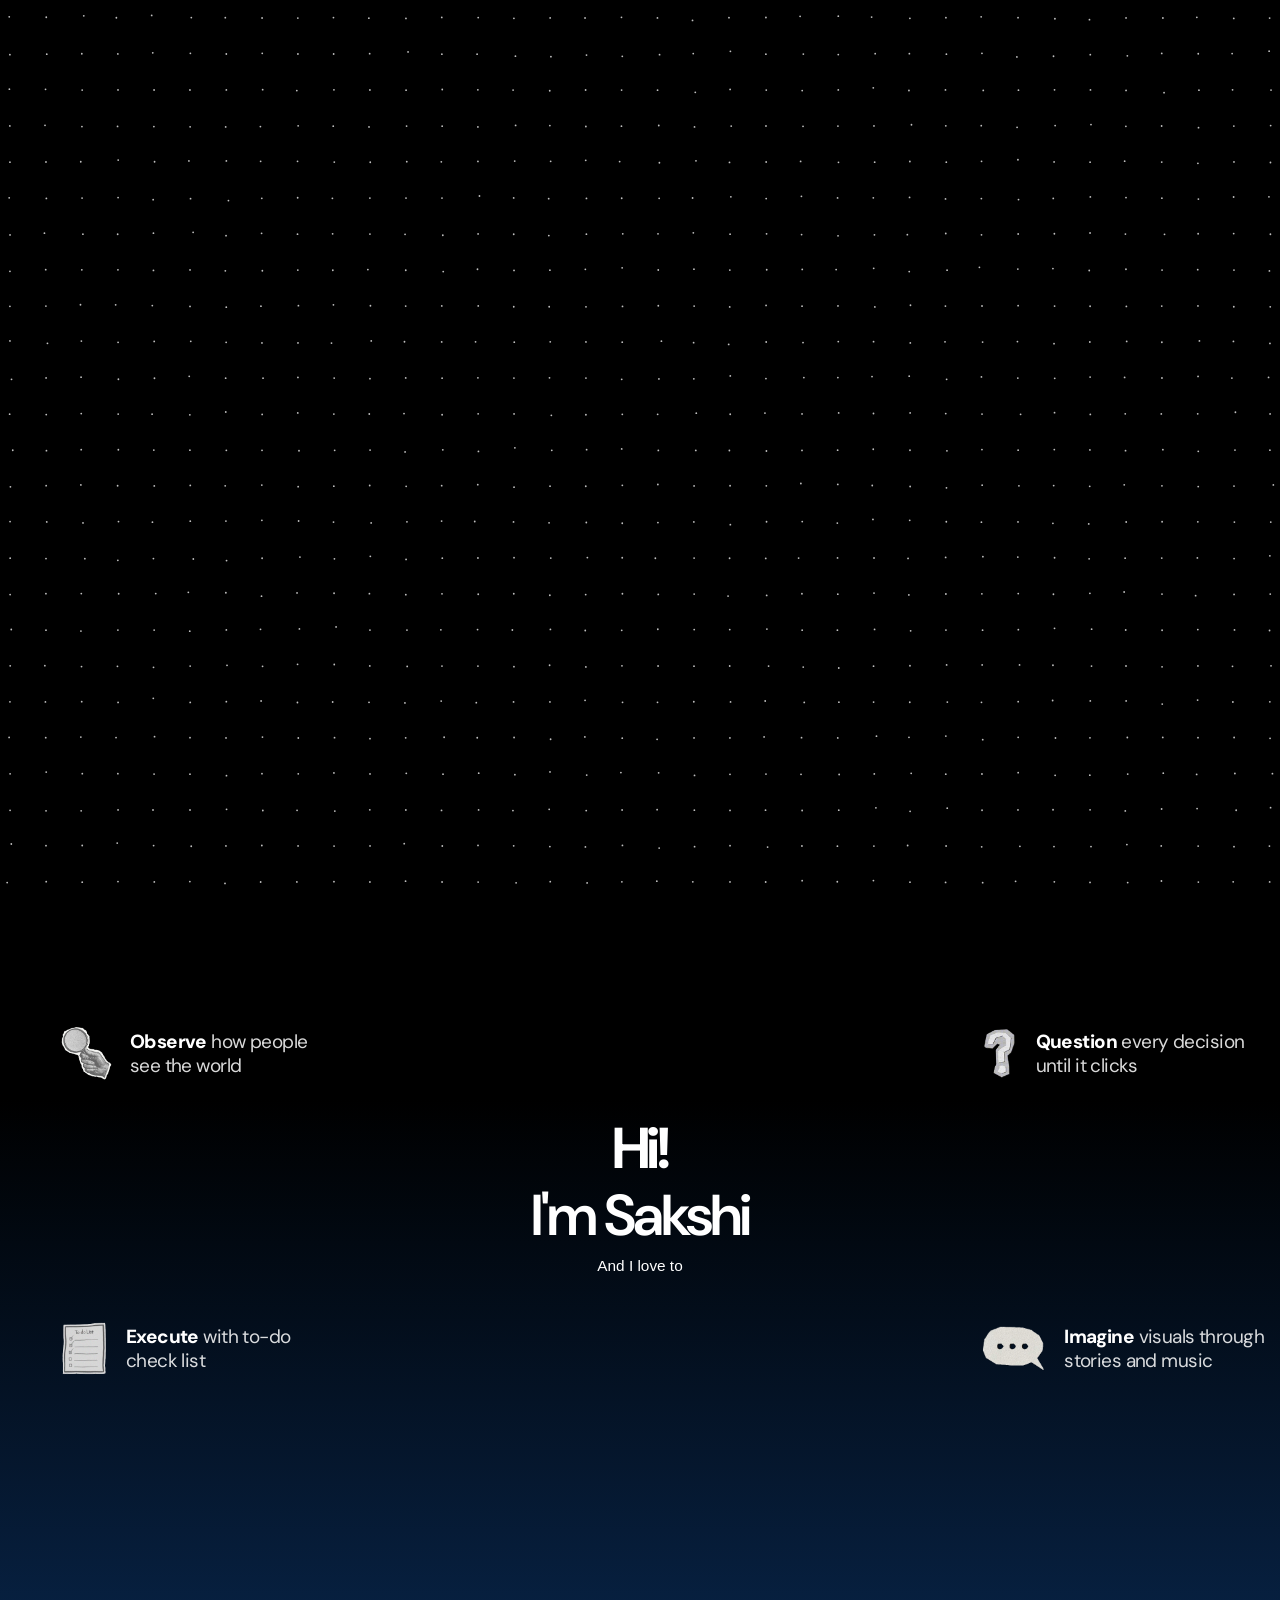
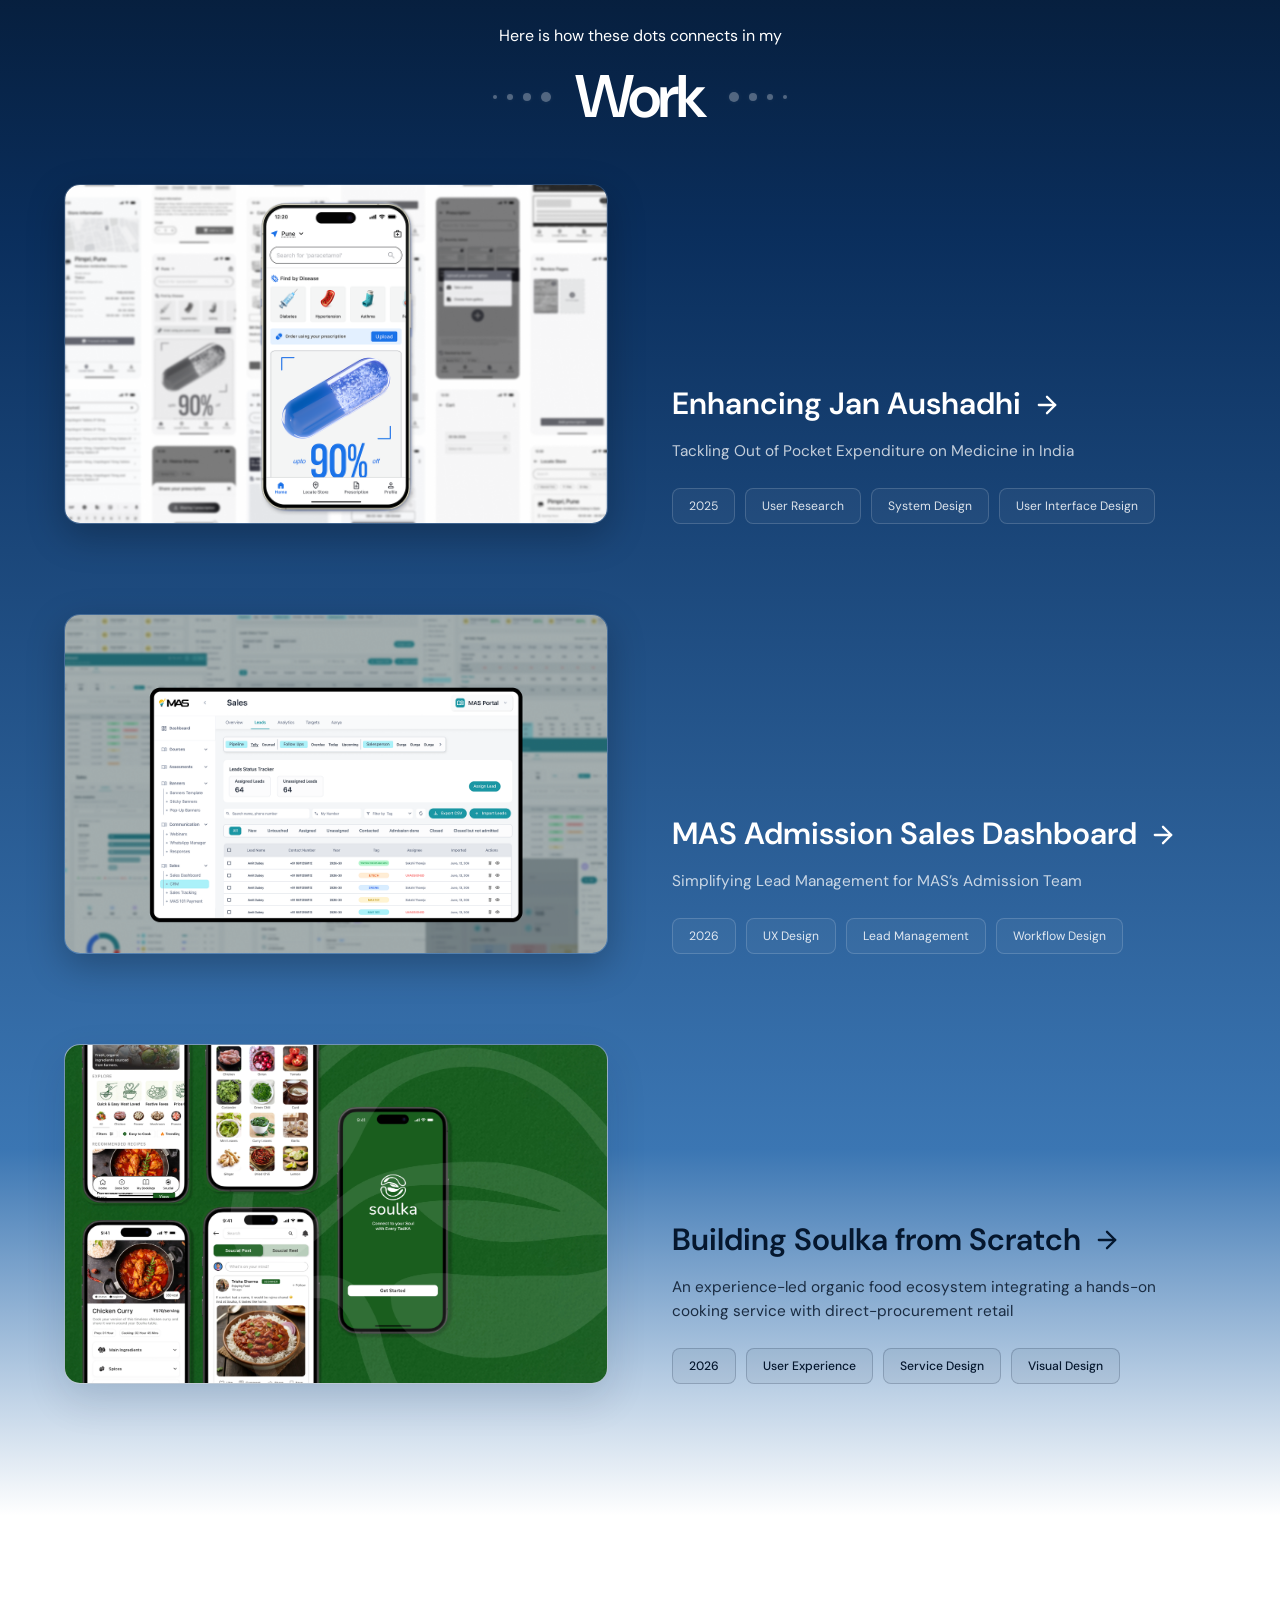
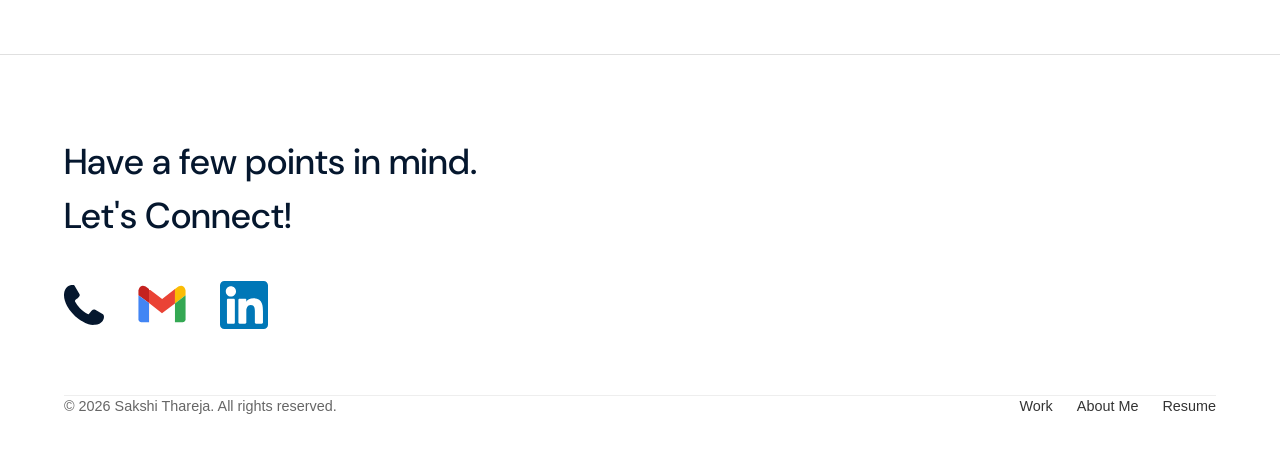
==== commit b0d1856f: "Update footer call, mail, and linkedin links with user contact details" ====
--- a/index.html
+++ b/index.html
@@ -300,7 +300,7 @@
         </h2>
         <div class="footer-social-links">
           <!-- 1st Icon: Phone -->
-          <a href="#" aria-label="Call Me" class="social-icon phone-icon">
+          <a href="tel:7987201603" aria-label="Call 7987201603" class="social-icon phone-icon">
             <svg xmlns="http://www.w3.org/2000/svg" width="40" height="40" viewBox="0 0 40 40" fill="none">
               <g clip-path="url(#clip0_446_11)">
                 <path d="M11.0155 16.4395C12.3599 18.8767 13.9094 21.2158 15.9211 23.3488C17.9393 25.4949 20.4491 27.4479 23.6978 29.1164C23.9387 29.2341 24.1666 29.2341 24.3716 29.1523C24.6809 29.0346 24.9966 28.7761 25.3059 28.4653C25.5468 28.2233 25.8462 27.8372 26.1587 27.4152C27.4087 25.7631 28.955 23.7119 31.1392 24.7392C31.188 24.7621 31.2239 24.7882 31.2727 24.8079L38.5578 29.0182C38.5806 29.0313 38.6067 29.0542 38.6262 29.0673C39.5865 29.7314 39.9836 30.7554 39.9934 31.9167C39.9934 33.0977 39.5604 34.4259 38.9257 35.548C38.0858 37.03 36.8489 38.0114 35.4231 38.6592C34.0656 39.2873 32.5552 39.6242 31.1034 39.8402C28.8248 40.1771 26.6893 39.9612 24.5051 39.2873C22.3697 38.6232 20.218 37.5273 17.8677 36.0682L17.6952 35.957C16.6177 35.2798 15.4524 34.5568 14.3098 33.7029C10.1301 30.5296 5.86903 25.9463 3.09234 20.9018C0.764865 16.6685 -0.504666 12.0983 0.188693 7.74399C0.572808 5.35583 1.59169 3.18359 3.36903 1.75069C4.91851 0.494458 7.0051 -0.192547 9.70692 0.0495406C10.0162 0.0724407 10.2929 0.25237 10.4393 0.520629L15.1106 8.45716C15.7942 9.347 15.8788 10.2303 15.5044 11.1136C15.1952 11.8366 14.5702 12.5039 13.7173 13.1255C13.4667 13.3414 13.1672 13.5606 12.8515 13.7896C11.8065 14.5519 10.6184 15.4319 11.0253 16.4657L11.0155 16.4395Z" fill="#05172E"/>
@@ -314,7 +314,7 @@
           </a>
 
           <!-- 2nd Icon: Gmail -->
-          <a href="mailto:contact@sakshithareja.com" aria-label="Email Me" class="social-icon gmail-icon">
+          <a href="mailto:sakshithareja@gmail.com" aria-label="Email sakshithareja@gmail.com" class="social-icon gmail-icon">
             <svg xmlns="http://www.w3.org/2000/svg" width="60" height="60" viewBox="0 0 60 60" fill="none">
               <path d="M0 21.3334C0 13.866 0 10.1323 1.45324 7.28012C2.73156 4.77131 4.77131 2.73156 7.28012 1.45324C10.1323 0 13.866 0 21.3334 0H38.6666C46.134 0 49.8677 0 52.7199 1.45324C55.2287 2.73156 57.2685 4.77131 58.5467 7.28012C60 10.1323 60 13.866 60 21.3334V38.6666C60 46.134 60 49.8677 58.5467 52.7199C57.2685 55.2287 55.2287 57.2685 52.7199 58.5467C49.8677 60 46.134 60 38.6666 60H21.3334C13.866 60 10.1323 60 7.28012 58.5467C4.77131 57.2685 2.73156 55.2287 1.45324 52.7199C0 49.8677 0 46.134 0 38.6666V21.3334Z" fill="white"/>
               <path d="M42.9675 13.9777L30.138 23.9901L17.0152 13.9777V13.9804L17.0311 13.994V28.014L29.9902 38.2427L42.9675 28.4089V13.9777Z" fill="#EA4335"/>
@@ -328,7 +328,7 @@
           </a>
 
           <!-- 3rd Icon: LinkedIn -->
-          <a href="#" aria-label="LinkedIn" class="social-icon linkedin-icon">
+          <a href="https://www.linkedin.com/in/sakshithareja" target="_blank" rel="noopener noreferrer" aria-label="LinkedIn Profile" class="social-icon linkedin-icon">
             <svg xmlns="http://www.w3.org/2000/svg" width="48" height="48" viewBox="0 0 48 48" fill="none">
               <g clip-path="url(#clip0_446_14)">
                 <path d="M43.658 0H4.34199C1.944 0 0 1.944 0 4.34199V43.6579C0 46.056 1.944 48 4.34199 48H43.6579C46.056 48 48 46.056 48 43.6579V4.34199C48 1.944 46.056 0 43.658 0ZM14.8532 41.4464C14.8532 42.1442 14.2875 42.7099 13.5897 42.7099H8.21089C7.51301 42.7099 6.94731 42.1442 6.94731 41.4464V18.8988C6.94731 18.2009 7.51301 17.6352 8.21089 17.6352H13.5897C14.2875 17.6352 14.8532 18.2009 14.8532 18.8988V41.4464ZM10.9003 15.5098C8.0782 15.5098 5.79041 13.222 5.79041 10.3999C5.79041 7.57784 8.0782 5.29005 10.9003 5.29005C13.7223 5.29005 16.0101 7.57784 16.0101 10.3999C16.0101 13.222 13.7225 15.5098 10.9003 15.5098ZM42.9625 41.5481C42.9625 42.1897 42.4423 42.7099 41.8007 42.7099H36.0289C35.3873 42.7099 34.8671 42.1897 34.8671 41.5481V30.9721C34.8671 29.3943 35.3299 24.0584 30.744 24.0584C27.1868 24.0584 26.4653 27.7107 26.3205 29.3497V41.5481C26.3205 42.1897 25.8004 42.7099 25.1587 42.7099H19.5763C18.9347 42.7099 18.4145 42.1897 18.4145 41.5481V18.797C18.4145 18.1554 18.9347 17.6352 19.5763 17.6352H25.1587C25.8002 17.6352 26.3205 18.1554 26.3205 18.797V20.7641C27.6395 18.7847 29.5997 17.2569 33.7733 17.2569C43.0154 17.2569 42.9625 25.8913 42.9625 30.6356V41.5481Z" fill="#0077B7"/>
--- a/style.css
+++ b/style.css
@@ -1593,6 +1593,13 @@
   justify-content: center !important;
   transition: transform 0.2s ease, opacity 0.2s ease !important;
   text-decoration: none !important;
+  cursor: pointer !important;
+  pointer-events: auto !important;
+}
+
+.social-icon * {
+  cursor: pointer !important;
+  pointer-events: auto !important;
 }
 
 .social-icon:hover {
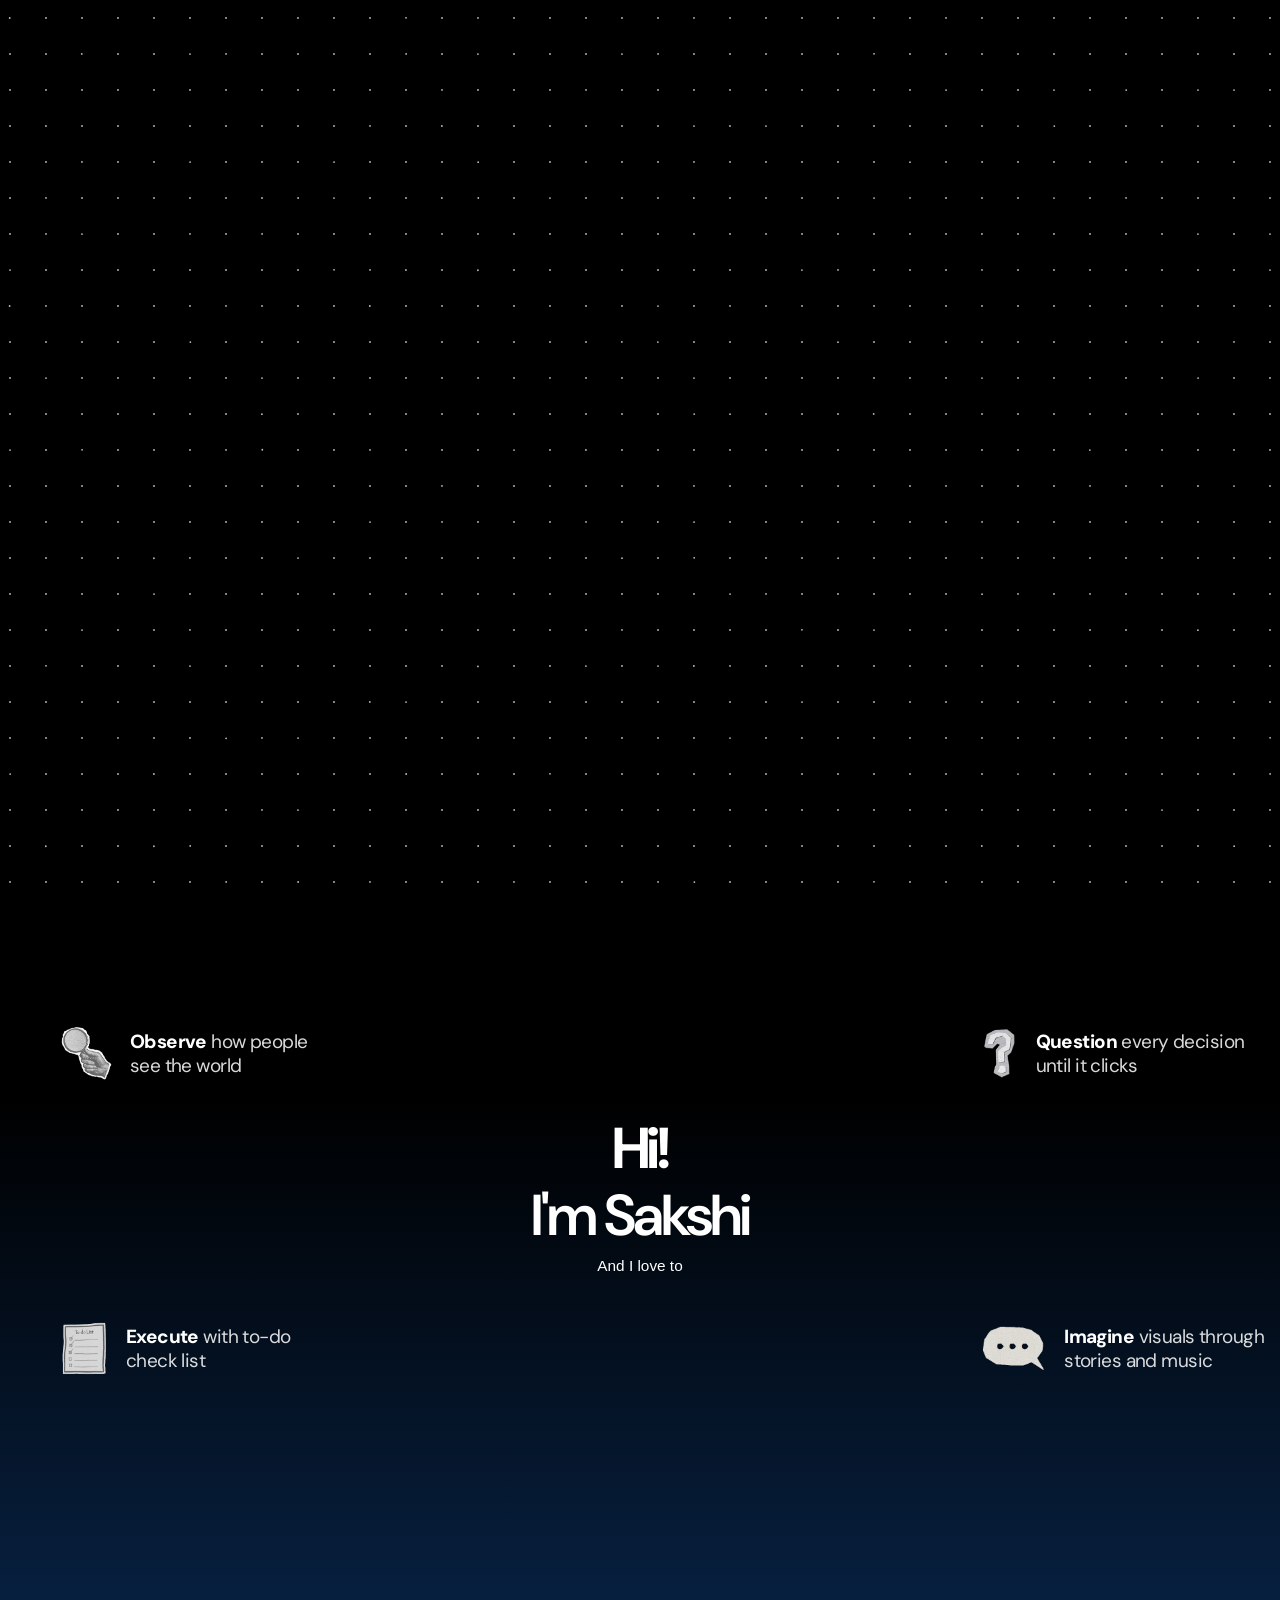
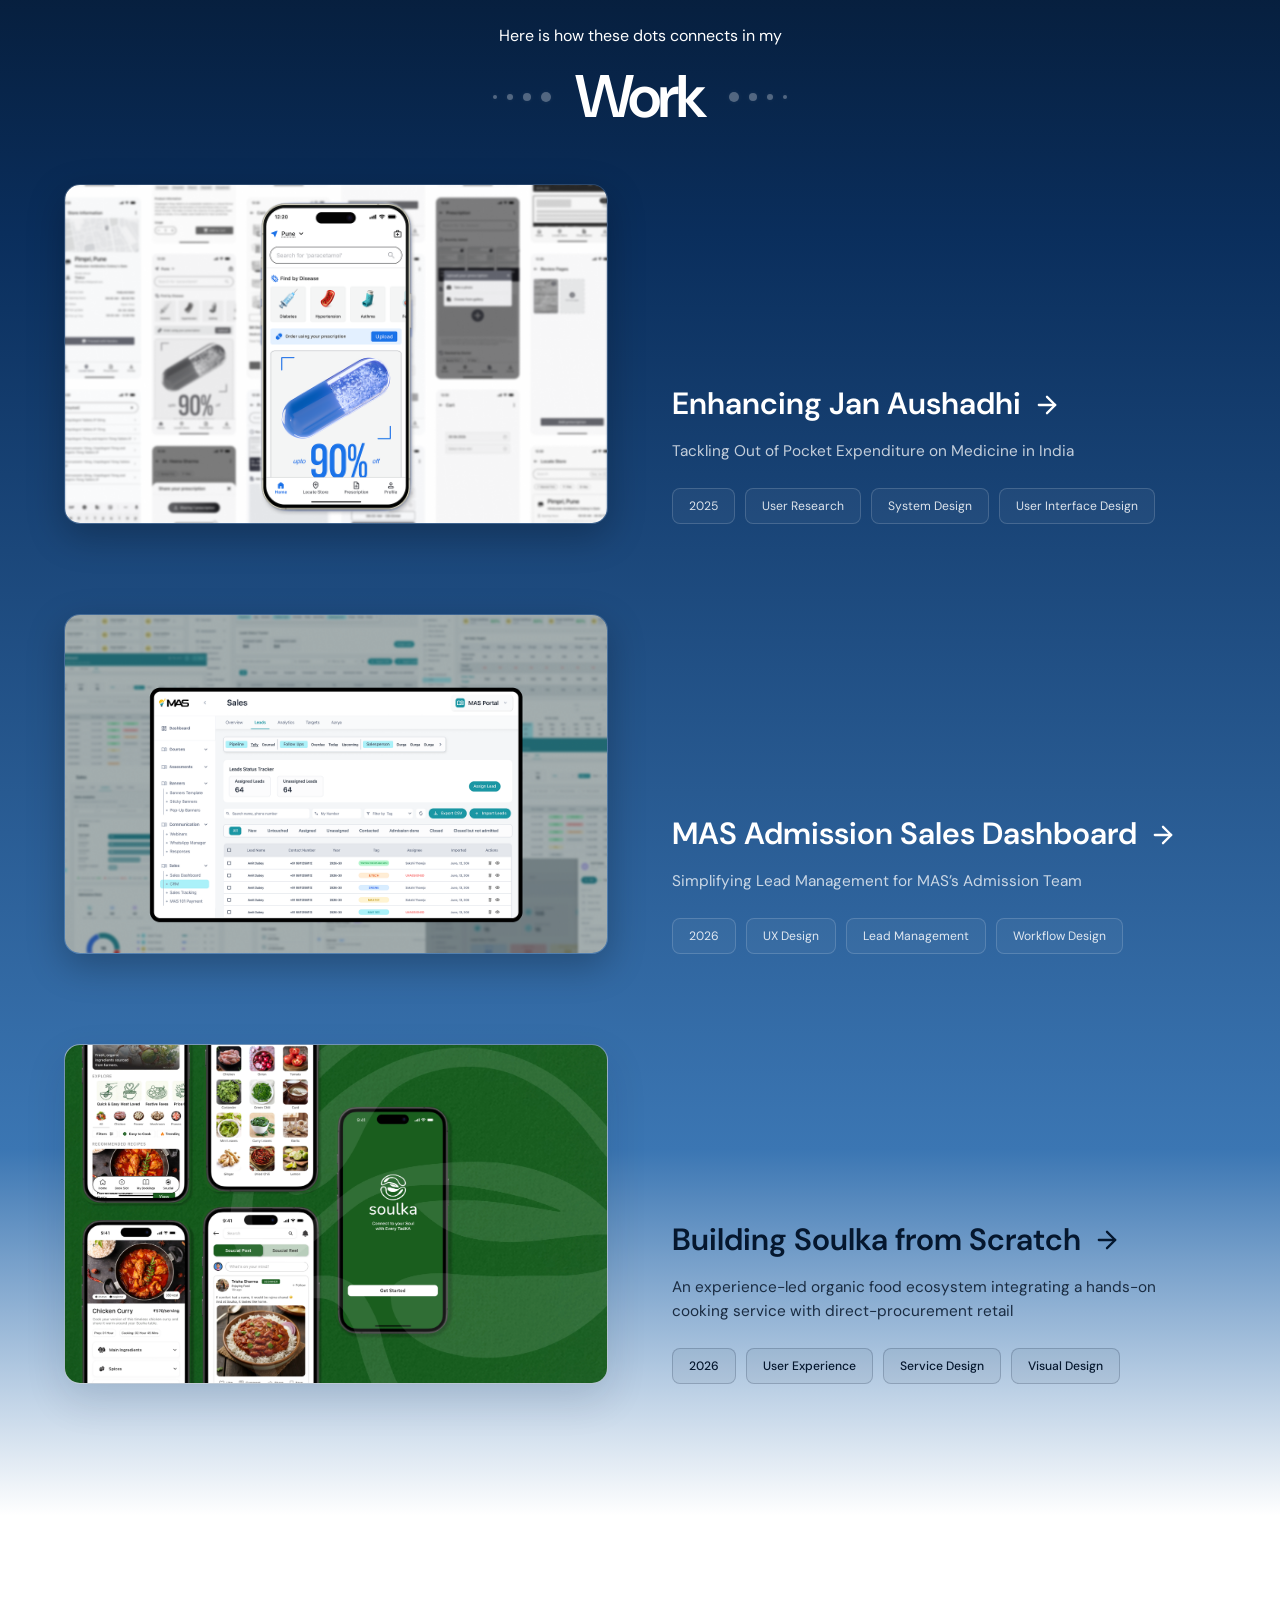
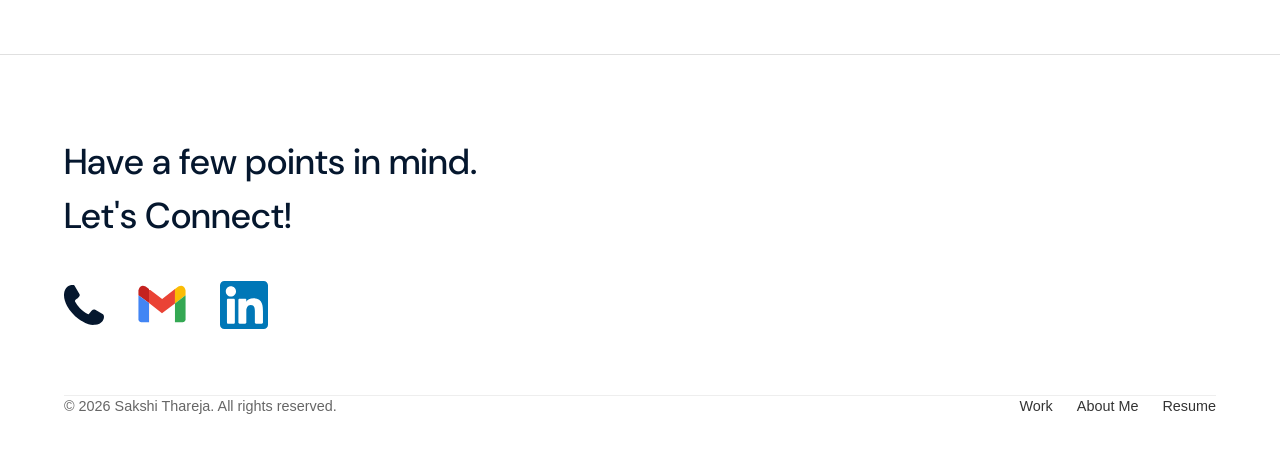
==== commit bb25b94b: "Fix mail link to open Gmail web compose on desktop and native mailto on mobile" ====
--- a/index.html
+++ b/index.html
@@ -314,7 +314,7 @@
           </a>
 
           <!-- 2nd Icon: Gmail -->
-          <a href="mailto:sakshithareja@gmail.com" aria-label="Email sakshithareja@gmail.com" class="social-icon gmail-icon">
+          <a href="https://mail.google.com/mail/?view=cm&fs=1&to=sakshithareja@gmail.com" target="_blank" rel="noopener noreferrer" aria-label="Email sakshithareja@gmail.com" title="sakshithareja@gmail.com" class="social-icon gmail-icon">
             <svg xmlns="http://www.w3.org/2000/svg" width="60" height="60" viewBox="0 0 60 60" fill="none">
               <path d="M0 21.3334C0 13.866 0 10.1323 1.45324 7.28012C2.73156 4.77131 4.77131 2.73156 7.28012 1.45324C10.1323 0 13.866 0 21.3334 0H38.6666C46.134 0 49.8677 0 52.7199 1.45324C55.2287 2.73156 57.2685 4.77131 58.5467 7.28012C60 10.1323 60 13.866 60 21.3334V38.6666C60 46.134 60 49.8677 58.5467 52.7199C57.2685 55.2287 55.2287 57.2685 52.7199 58.5467C49.8677 60 46.134 60 38.6666 60H21.3334C13.866 60 10.1323 60 7.28012 58.5467C4.77131 57.2685 2.73156 55.2287 1.45324 52.7199C0 49.8677 0 46.134 0 38.6666V21.3334Z" fill="white"/>
               <path d="M42.9675 13.9777L30.138 23.9901L17.0152 13.9777V13.9804L17.0311 13.994V28.014L29.9902 38.2427L42.9675 28.4089V13.9777Z" fill="#EA4335"/>
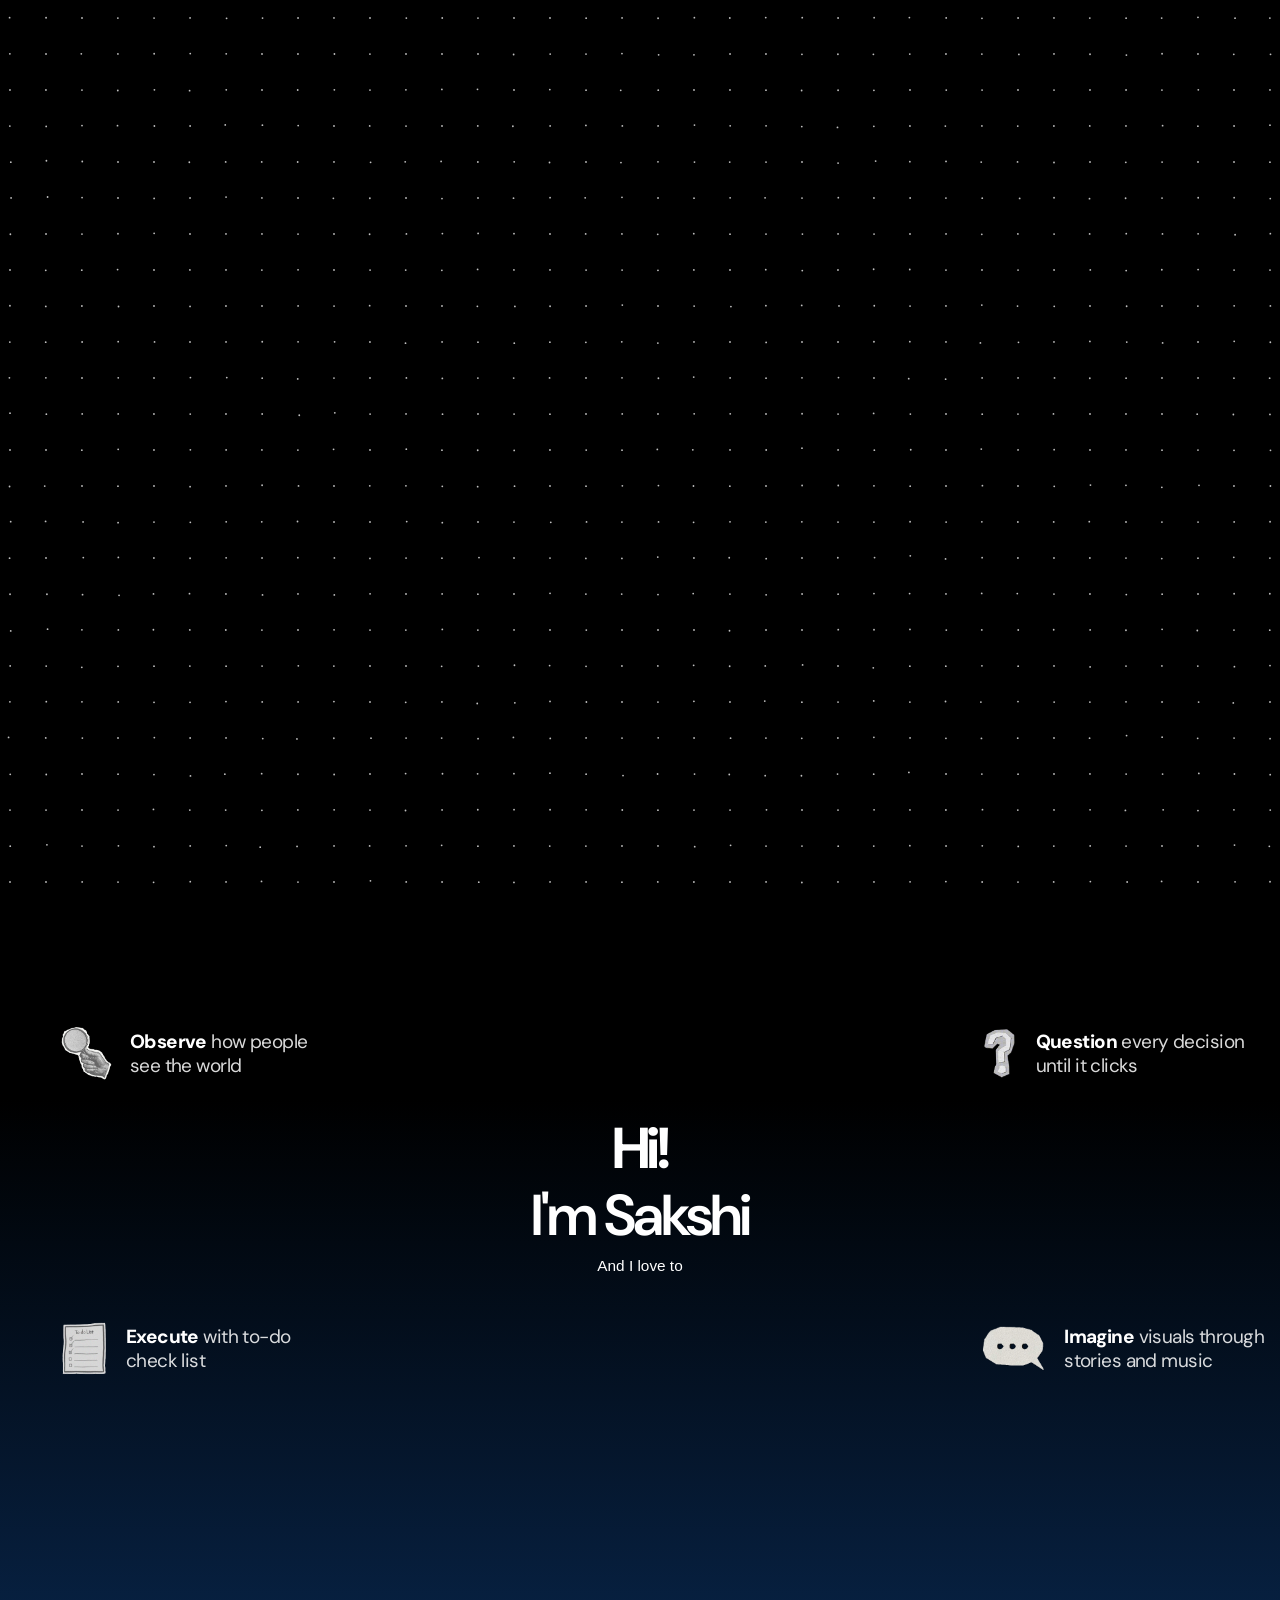
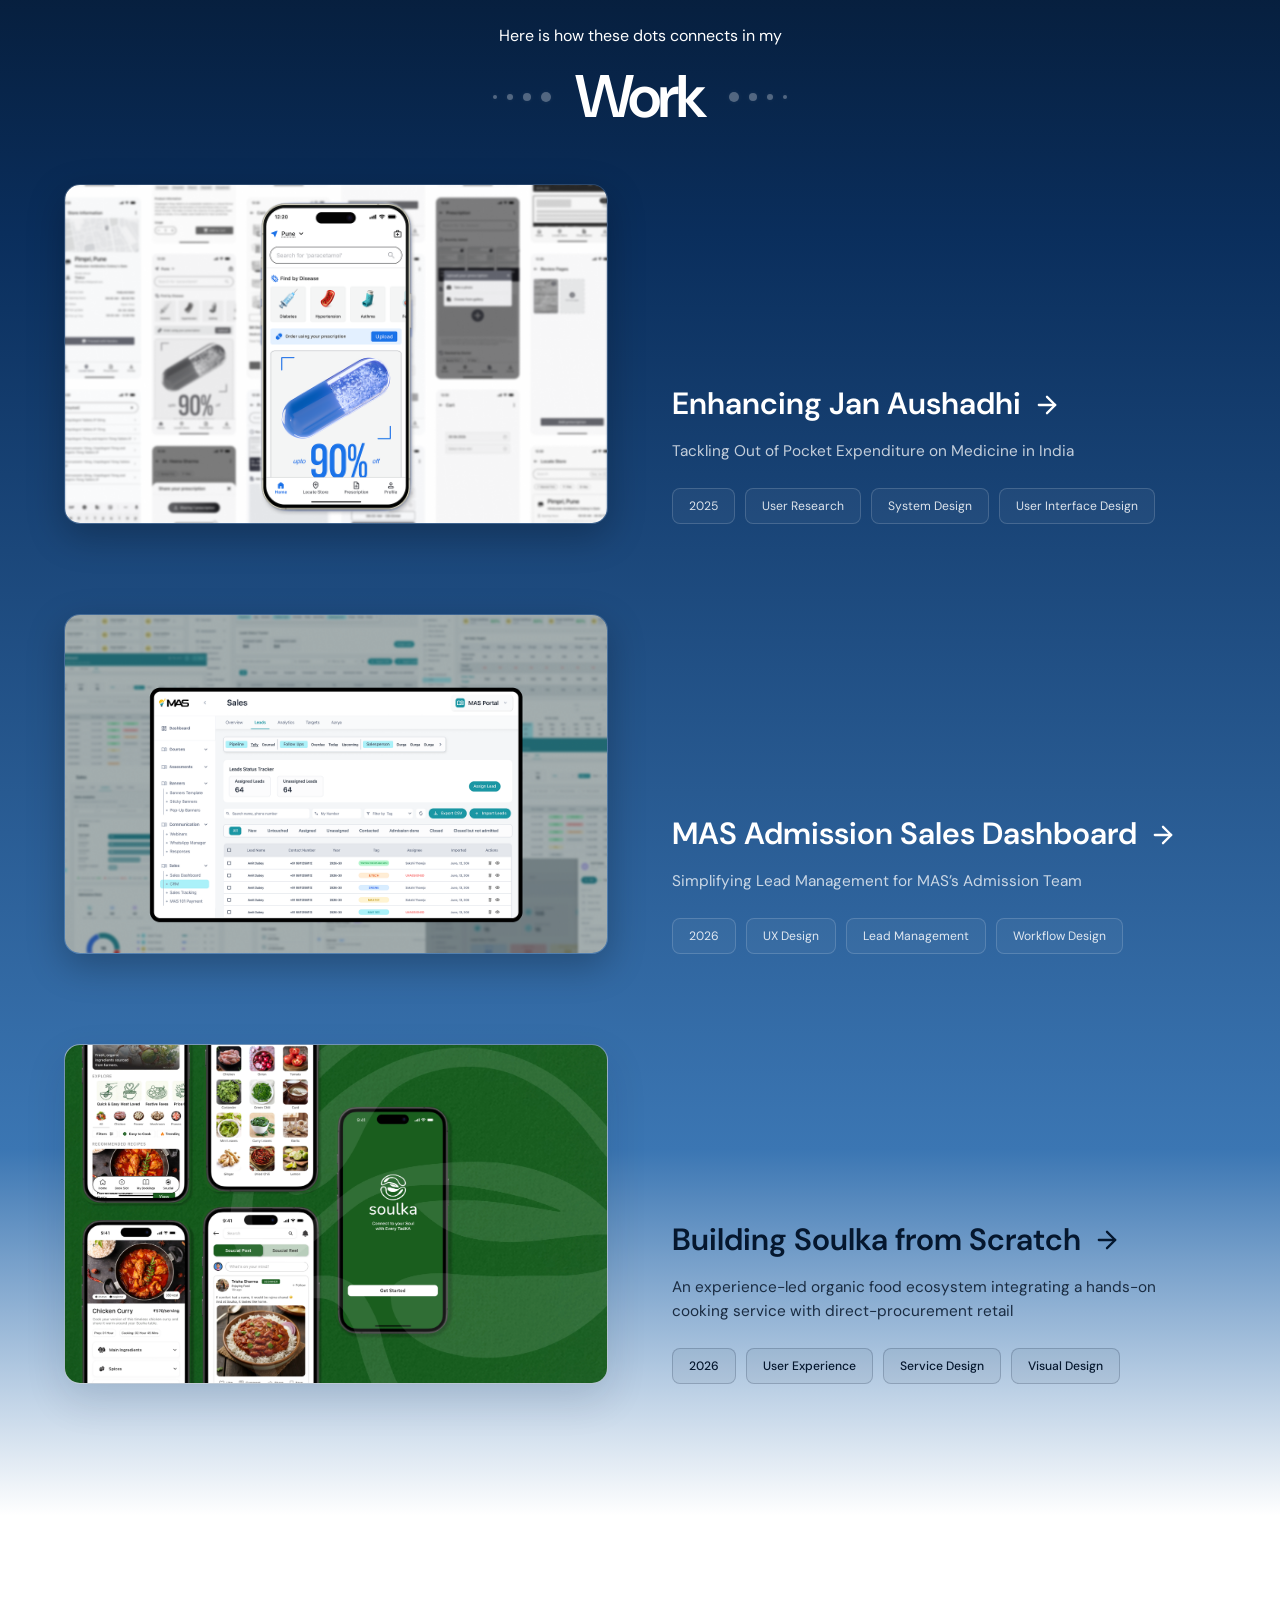
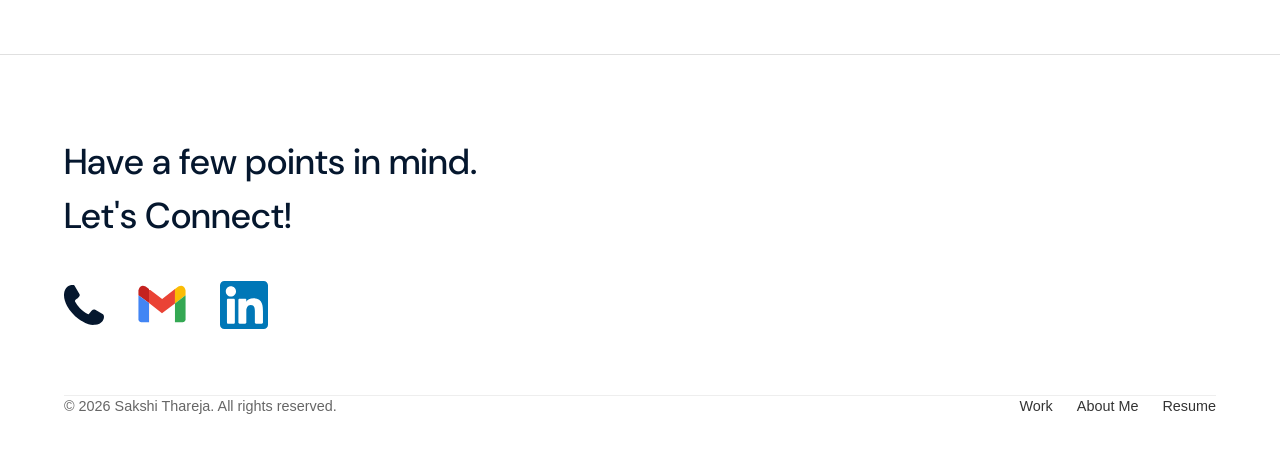
==== commit f5b695ec: "Add custom tab icon (favicon) across all pages with SVG and high-res PNG fallbacks" ====
--- a/index.html
+++ b/index.html
@@ -5,6 +5,11 @@
   <meta name="viewport" content="width=device-width, initial-scale=1.0">
   <meta name="description" content="Sakshi Thareja - M.Des Portfolio: Finding alignment in a universe of infinite possibilities.">
   <title>Sakshi Thareja — Portfolio</title>
+
+  <!-- Tab Favicon -->
+  <link rel="icon" type="image/svg+xml" sizes="any" href="tab%20icon.svg">
+  <link rel="icon" type="image/png" sizes="32x32" href="tab-icon-32.png">
+  <link rel="apple-touch-icon" sizes="180x180" href="tab-icon-180.png">
 
   <!-- Google Font: DM Sans & Fontshare (Ranade / Switzer) -->
   <link rel="preconnect" href="https://fonts.googleapis.com">
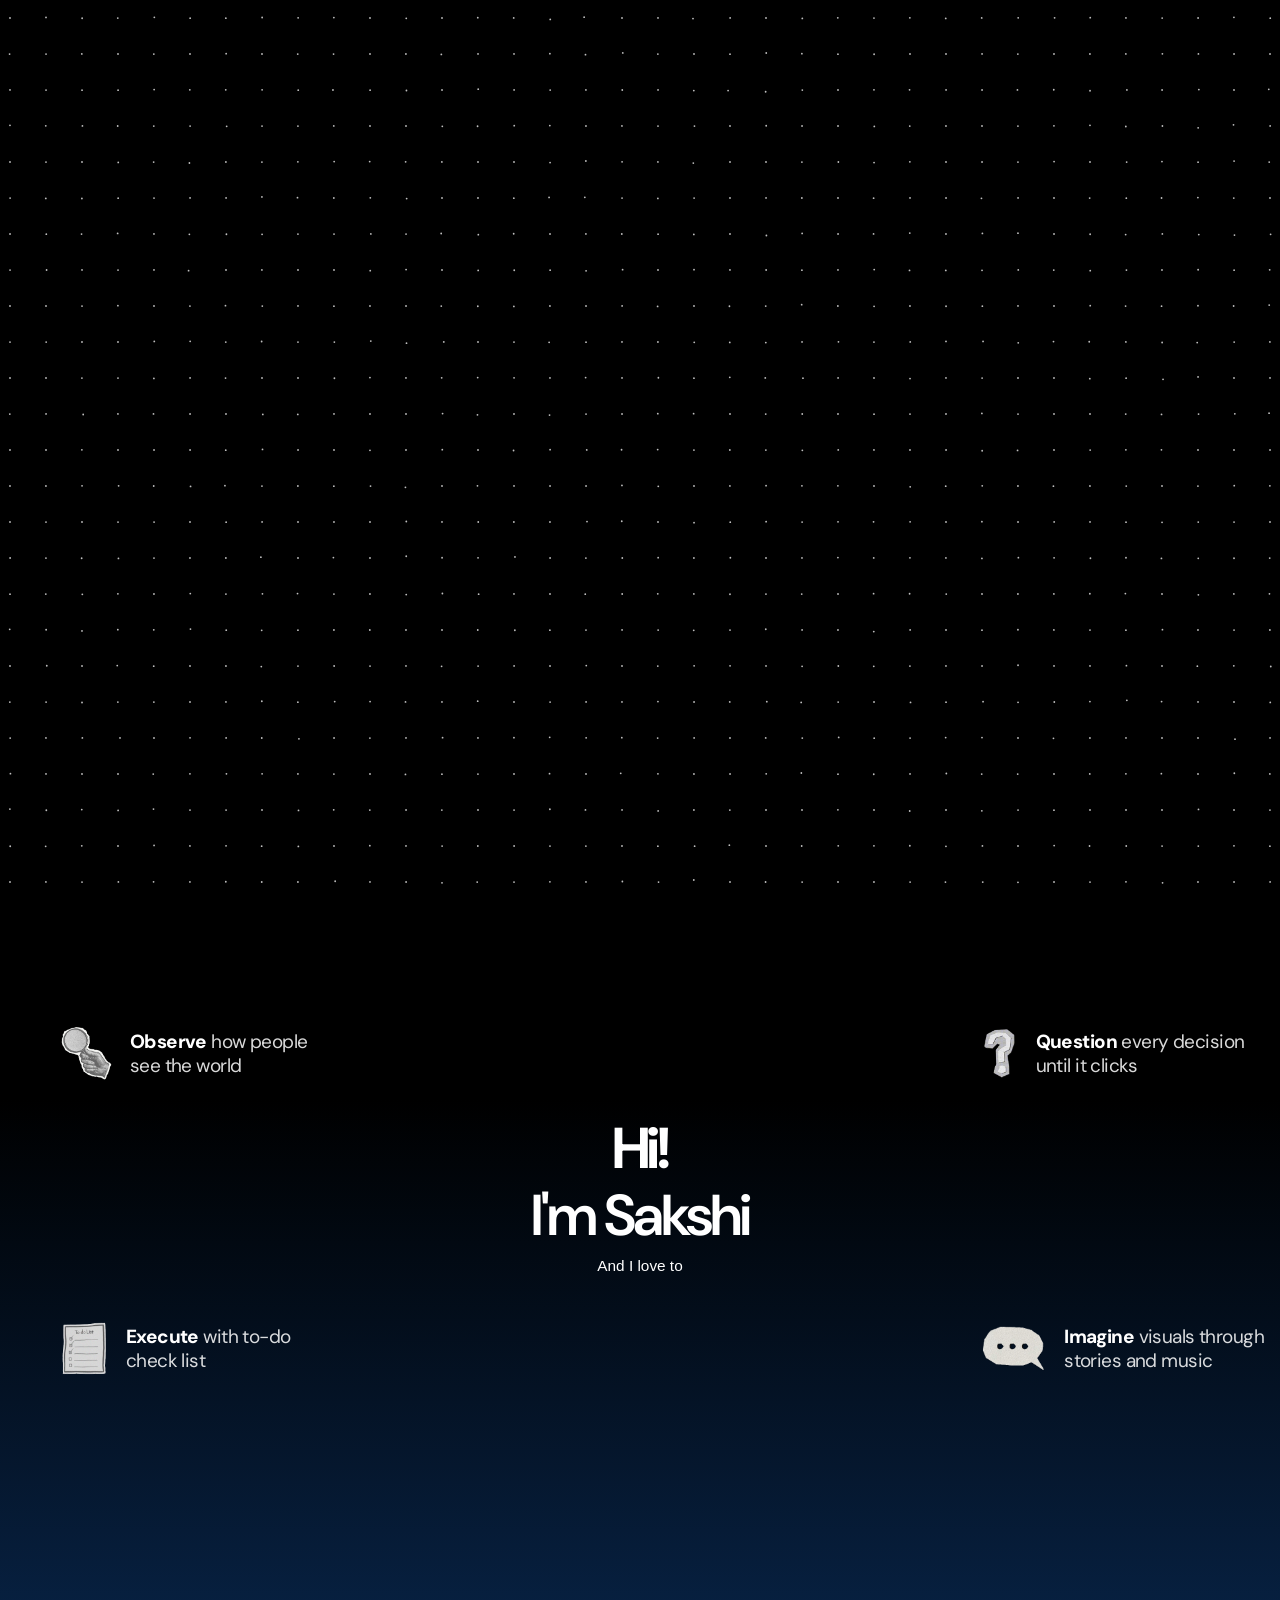
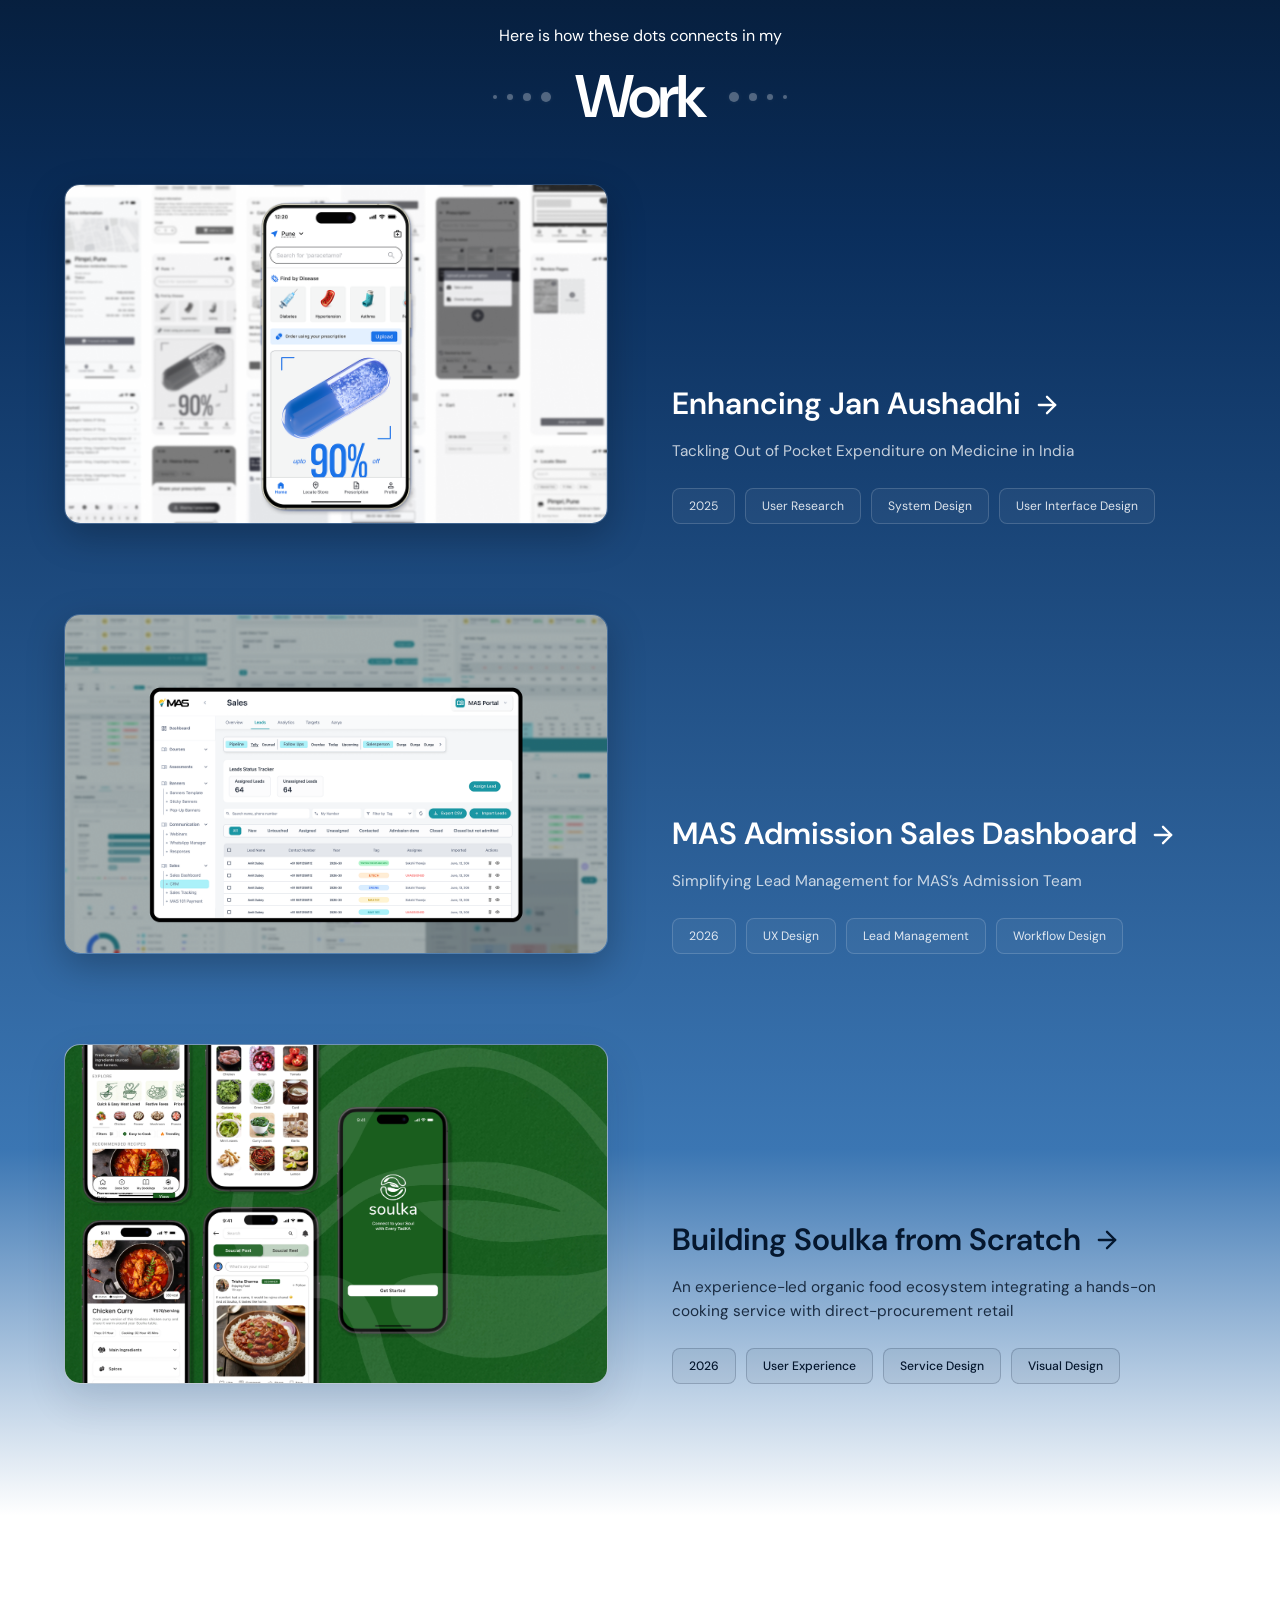
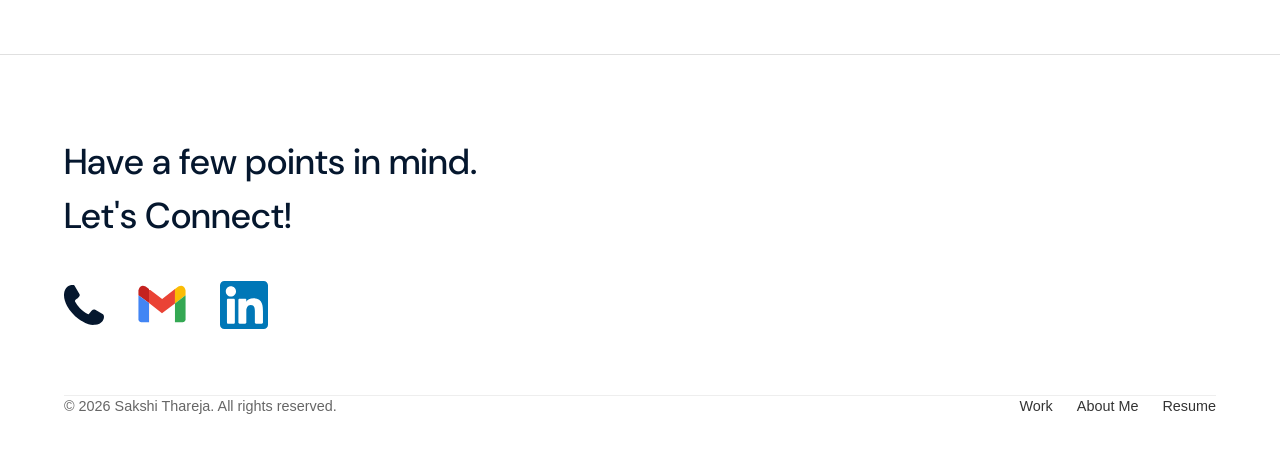
==== commit 58b568a3: "Update page title to Sakshi Thareja | UX Designer" ====
--- a/index.html
+++ b/index.html
@@ -4,7 +4,7 @@
   <meta charset="UTF-8">
   <meta name="viewport" content="width=device-width, initial-scale=1.0">
   <meta name="description" content="Sakshi Thareja - M.Des Portfolio: Finding alignment in a universe of infinite possibilities.">
-  <title>Sakshi Thareja — Portfolio</title>
+  <title>Sakshi Thareja | UX Designer</title>
 
   <!-- Tab Favicon -->
   <link rel="icon" type="image/svg+xml" sizes="any" href="tab%20icon.svg">
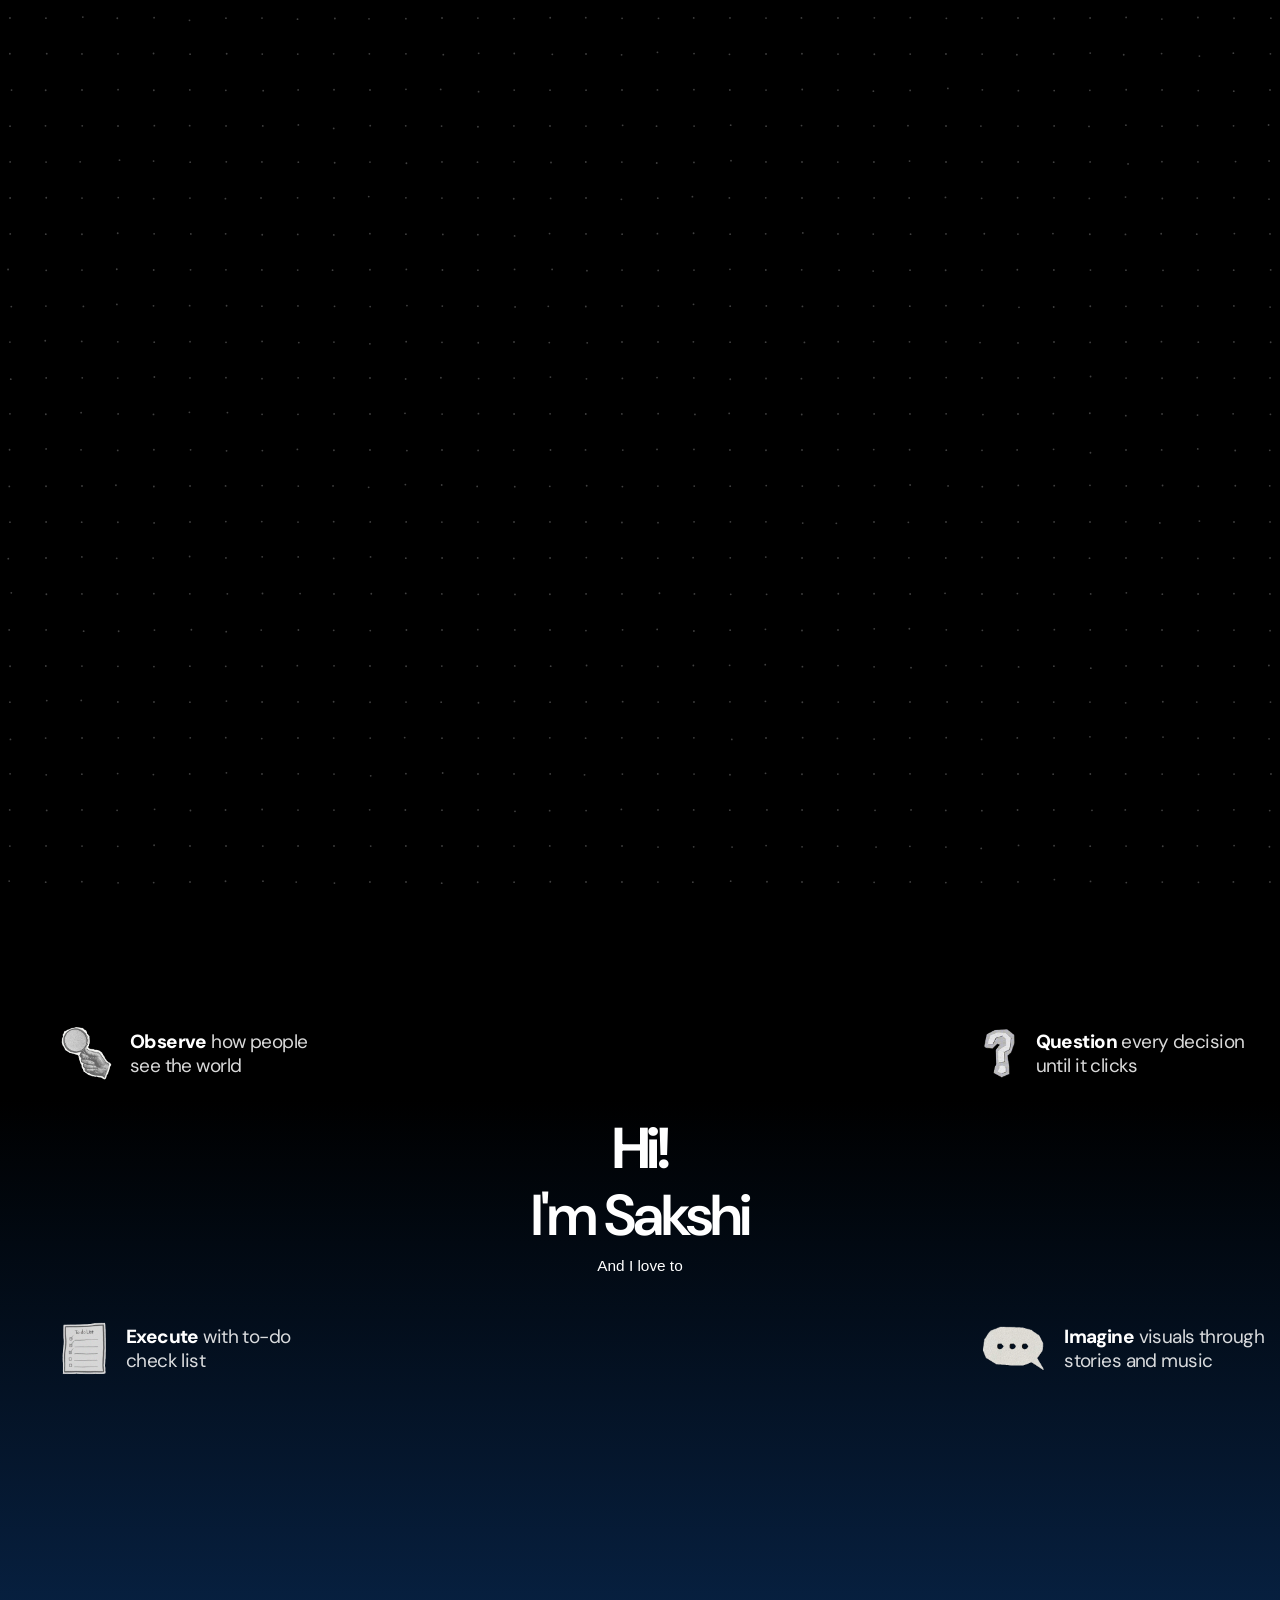
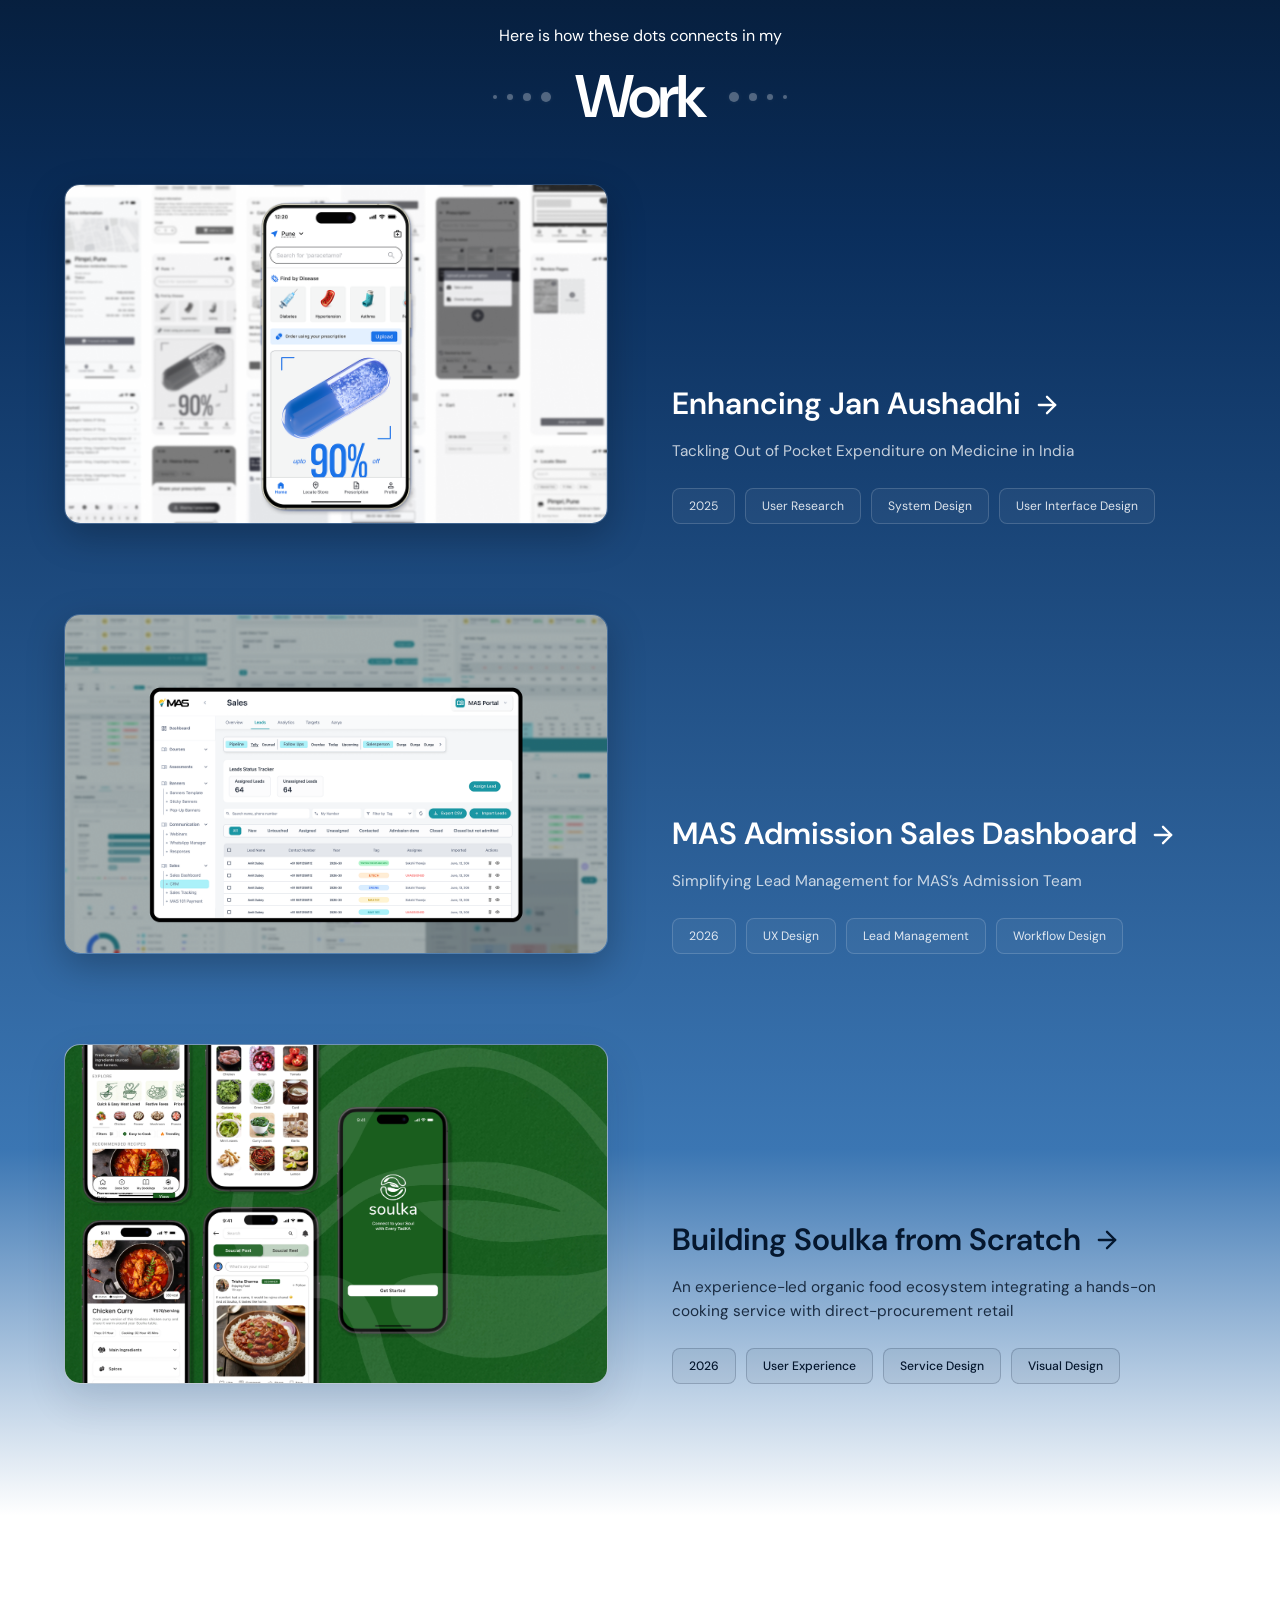
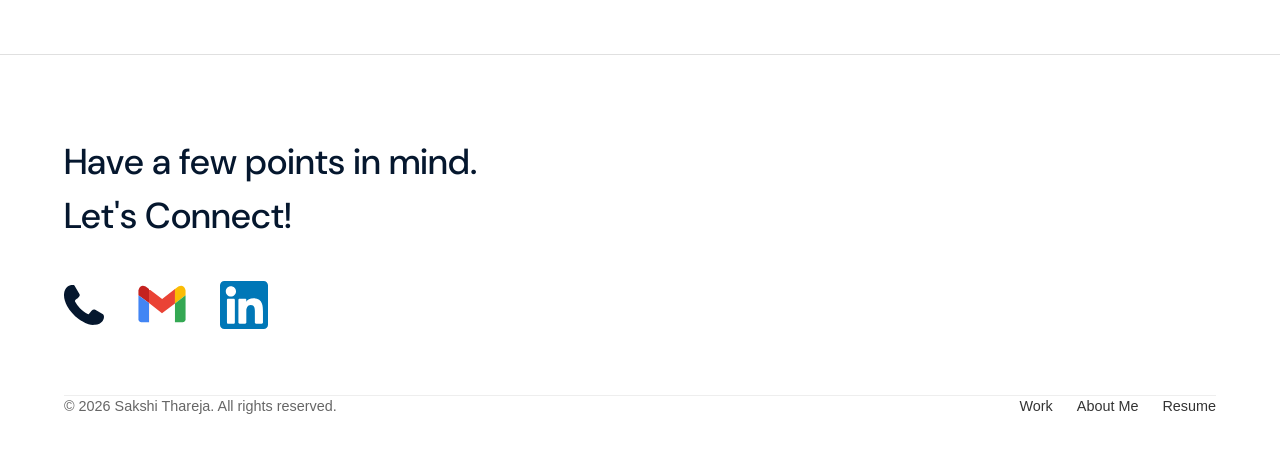
==== commit 47afdb3c: "Smooth out headline fade-in transition using 2.2s cubic-bezier" ====
--- a/index.html
+++ b/index.html
@@ -18,7 +18,7 @@
   <link href="https://api.fontshare.com/v2/css?f[]=ranade@500,600,700&f[]=switzer@400,500&display=swap" rel="stylesheet">
 
   <!-- Stylesheet -->
-  <link rel="stylesheet" href="style.css?v=19">
+  <link rel="stylesheet" href="style.css?v=20">
 </head>
 <body class="is-loading">
 
--- a/style.css
+++ b/style.css
@@ -187,12 +187,12 @@
   contain: strict; /* High-performance layout containment for fast rendering */
 }
 
-/* 2px x 2px Micro Dot Architecture with Exact 75% Base Opacity */
+/* 2px x 2px Micro Dot Architecture with Exact 25% Base Opacity */
 .grid-dot {
   width: 2px;
   height: 2px;
   border-radius: 50%;
-  background-color: rgba(255, 255, 255, 0.75); /* Exactly 75% opacity base white */
+  background-color: rgba(255, 255, 255, 0.25); /* Exactly 25% opacity base white */
   transition: background-color 0.25s ease, box-shadow 0.25s ease, transform 0.8s ease, opacity 0.8s ease;
   will-change: transform, opacity, background-color, box-shadow;
   pointer-events: auto;
@@ -483,7 +483,7 @@
   margin: 0;
   pointer-events: none; /* Allows cursor hover to pass through to dot grid */
   opacity: 0;
-  transition: opacity 1.2s ease;
+  transition: opacity 2.2s cubic-bezier(0.4, 0, 0.2, 1);
   will-change: opacity;
 }
 
@@ -492,15 +492,14 @@
 }
 
 body.is-loading .hero-title,
-body.is-loading .hero-text-wrapper,
 body.is-loading #hero h1 {
   opacity: 0 !important;
 }
 
 body.is-loaded .hero-title,
-body.is-loaded .hero-text-wrapper,
 body.is-loaded #hero h1 {
   opacity: 1 !important;
+  transition: opacity 2.2s cubic-bezier(0.4, 0, 0.2, 1);
 }
 
 /* --------------------------------------------------------------------------
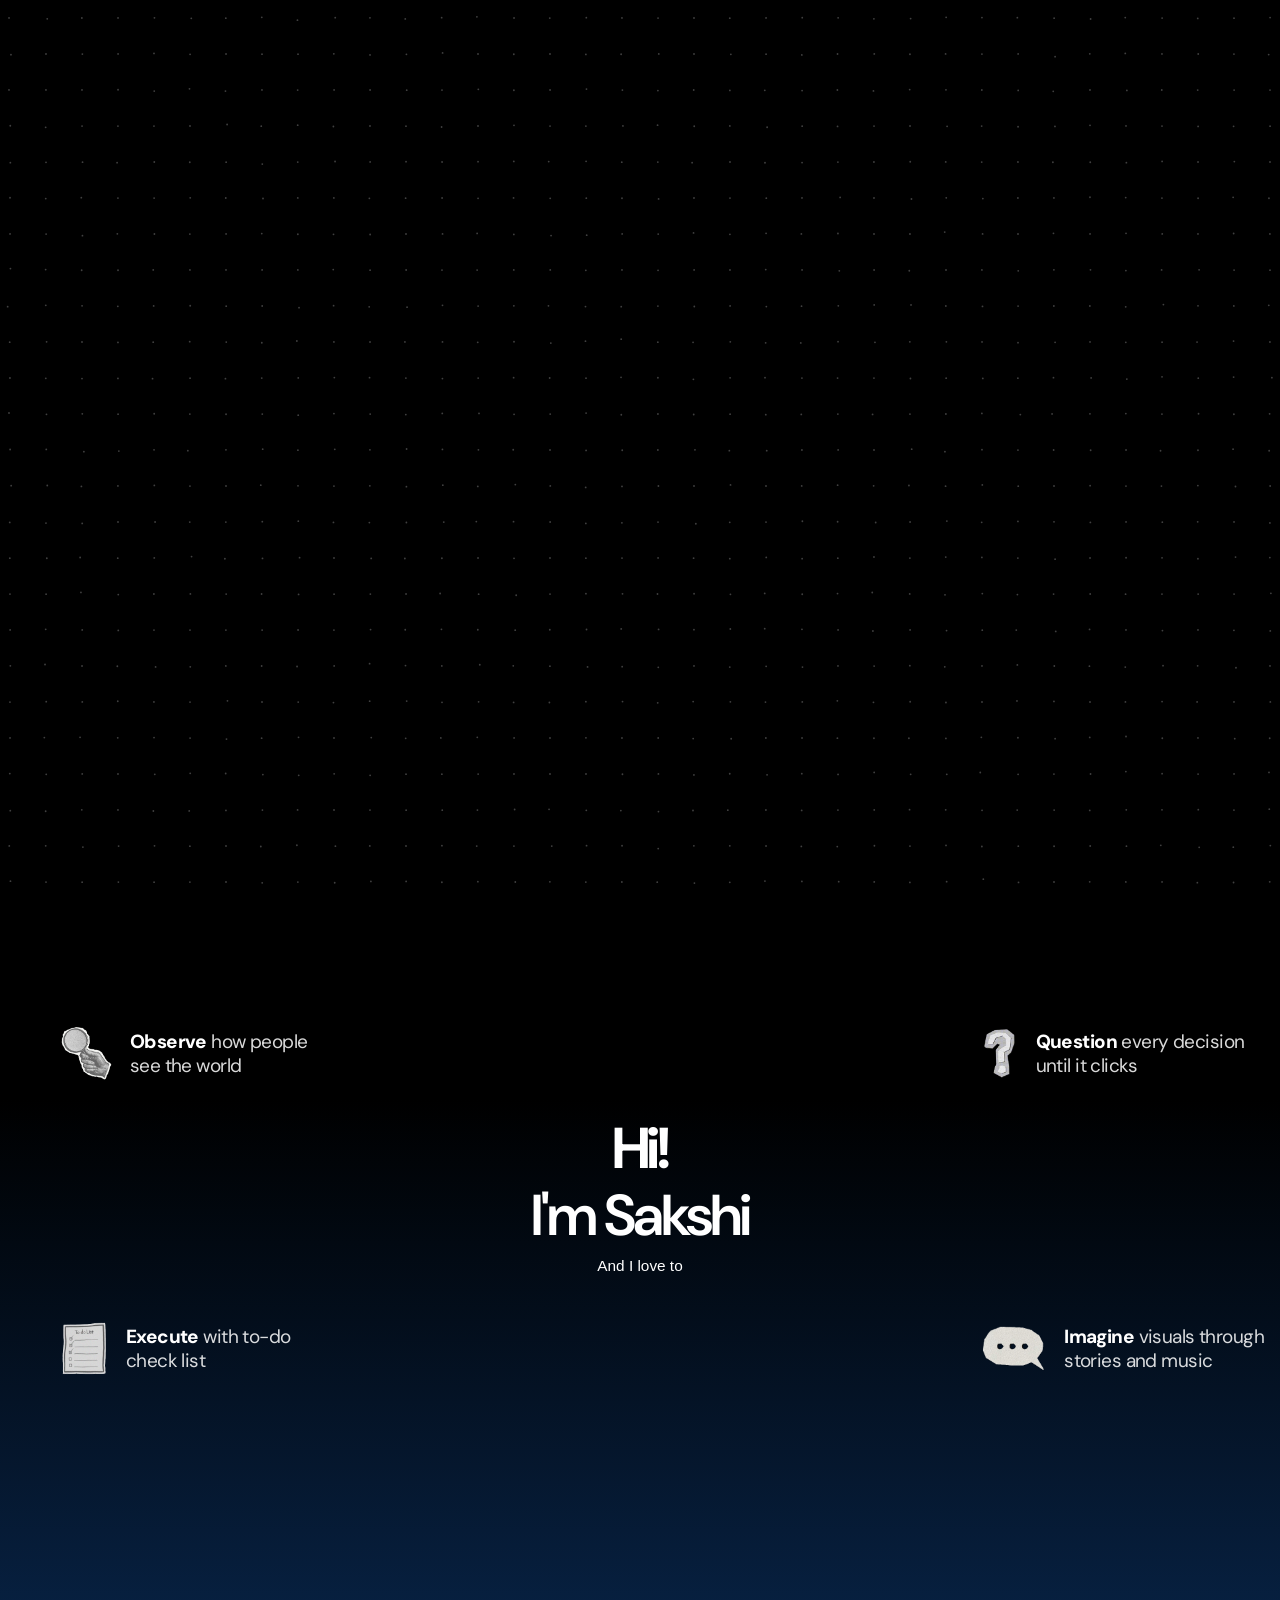
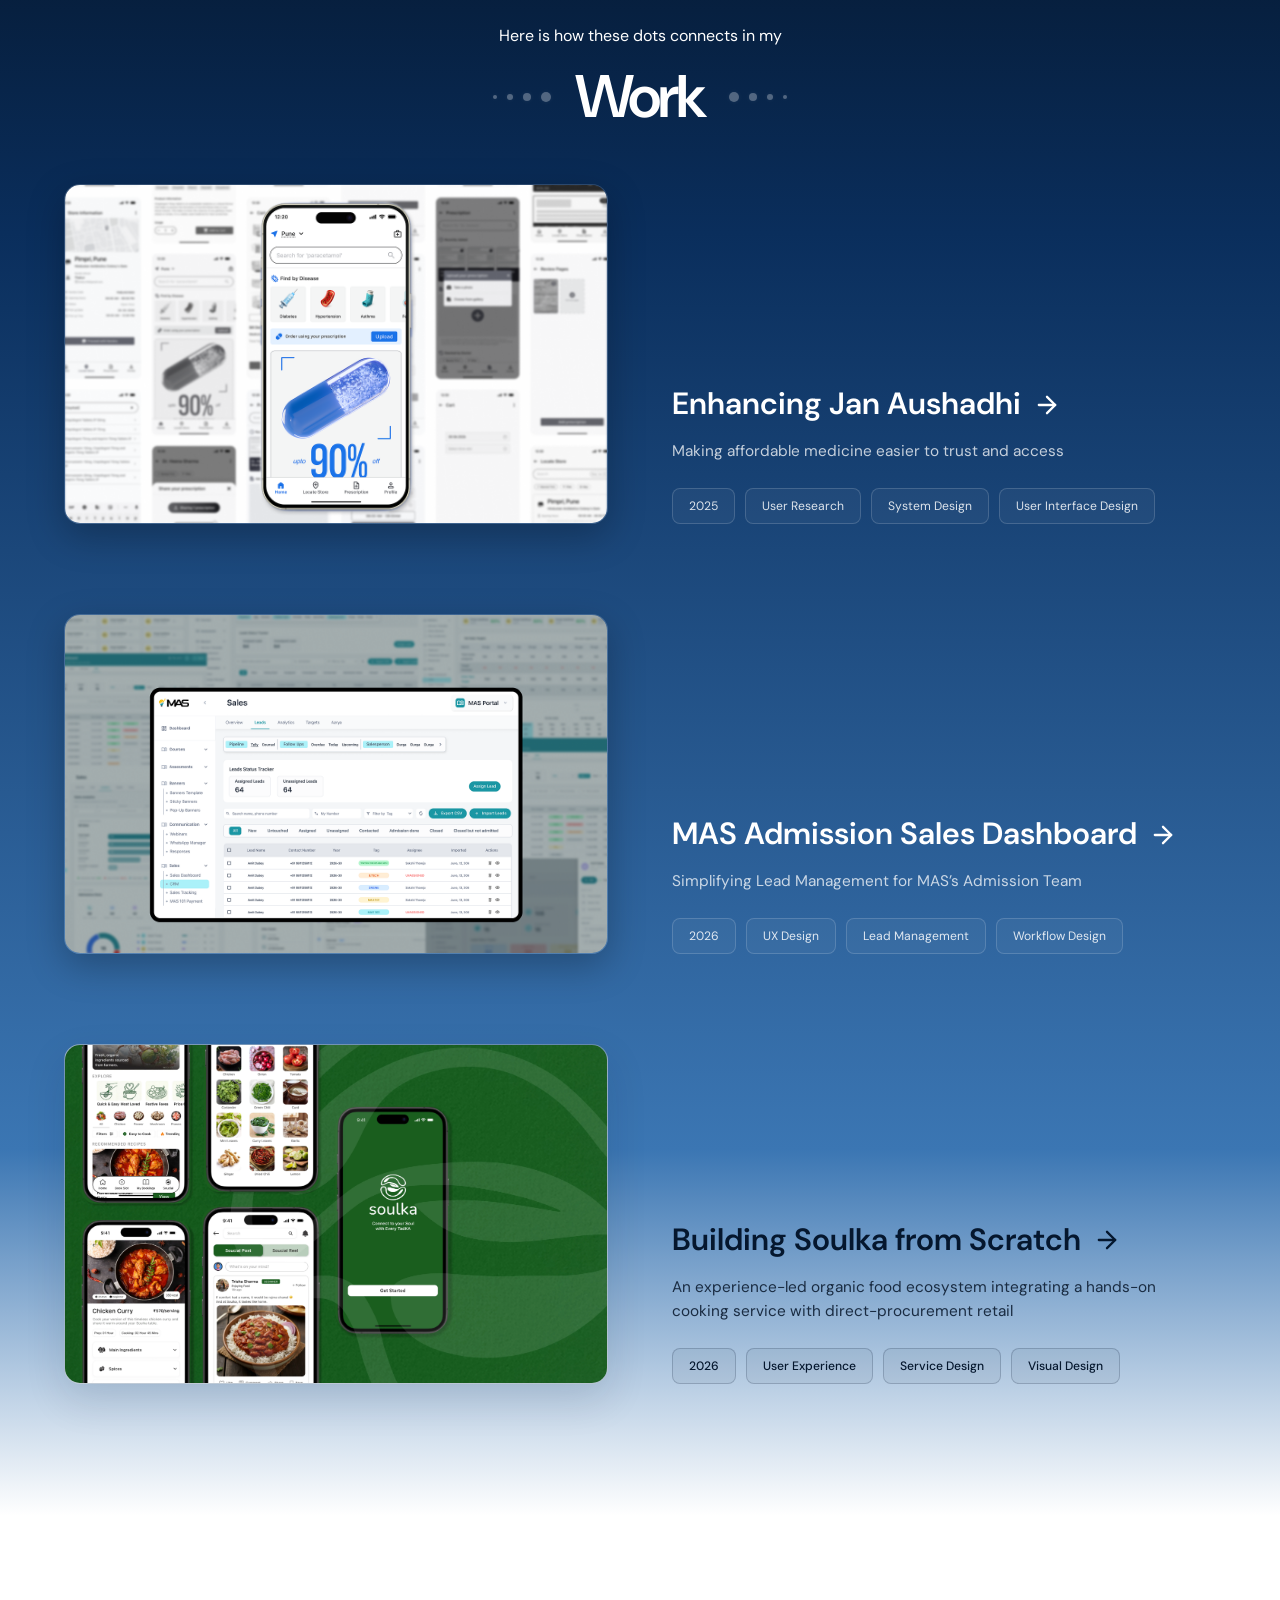
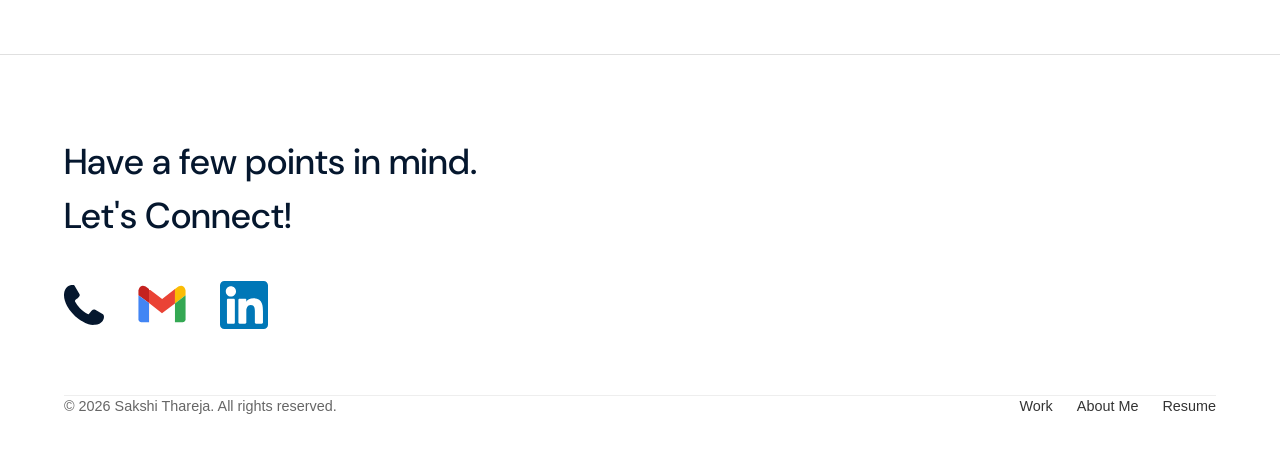
==== commit 70793827: "Update Enhancing Jan Aushadhi subtitle on homepage and refresh assets" ====
--- a/index.html
+++ b/index.html
@@ -234,7 +234,7 @@
               <polyline points="12 5 19 12 12 19"></polyline>
             </svg>
           </h3>
-          <p class="project-desc">Tackling Out of Pocket Expenditure on Medicine in India</p>
+          <p class="project-desc">Making affordable medicine easier to trust and access</p>
           <div class="project-tags">
             <span class="tag-pill">2025</span>
             <span class="tag-pill">User Research</span>
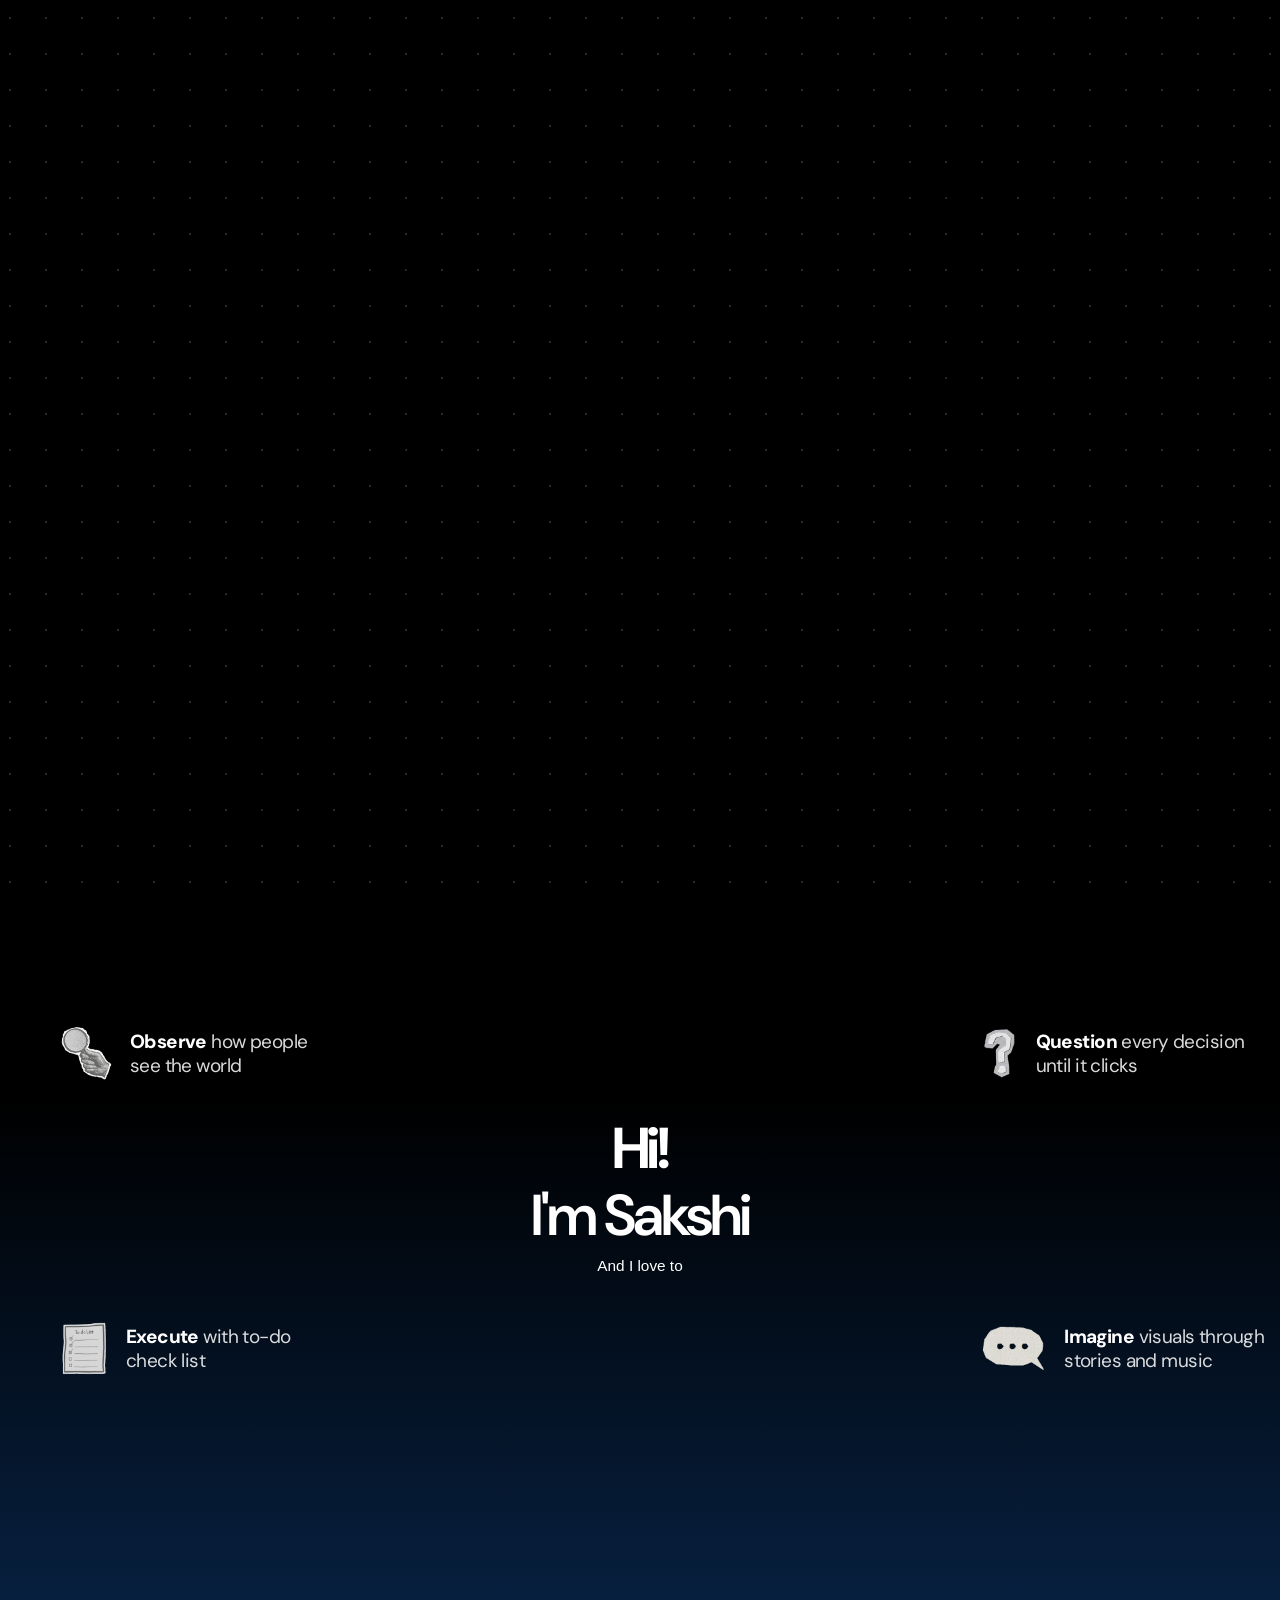
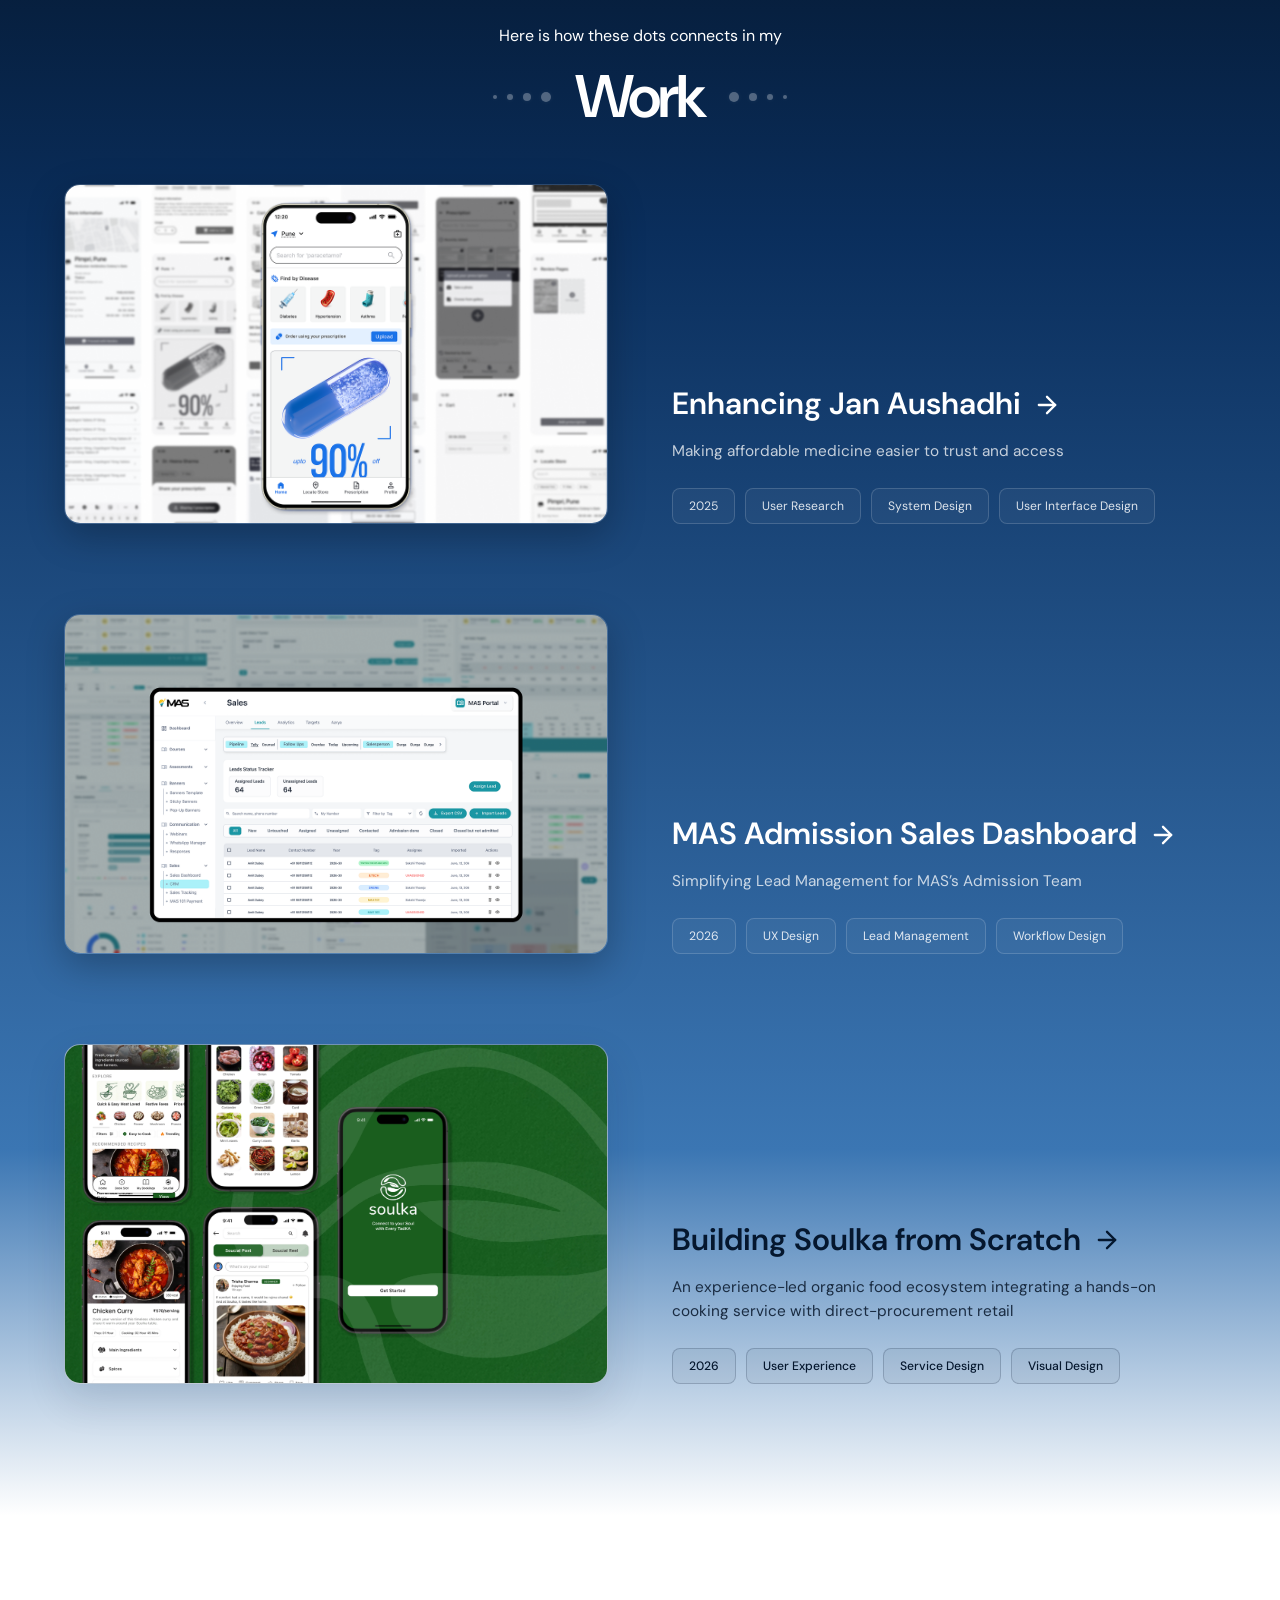
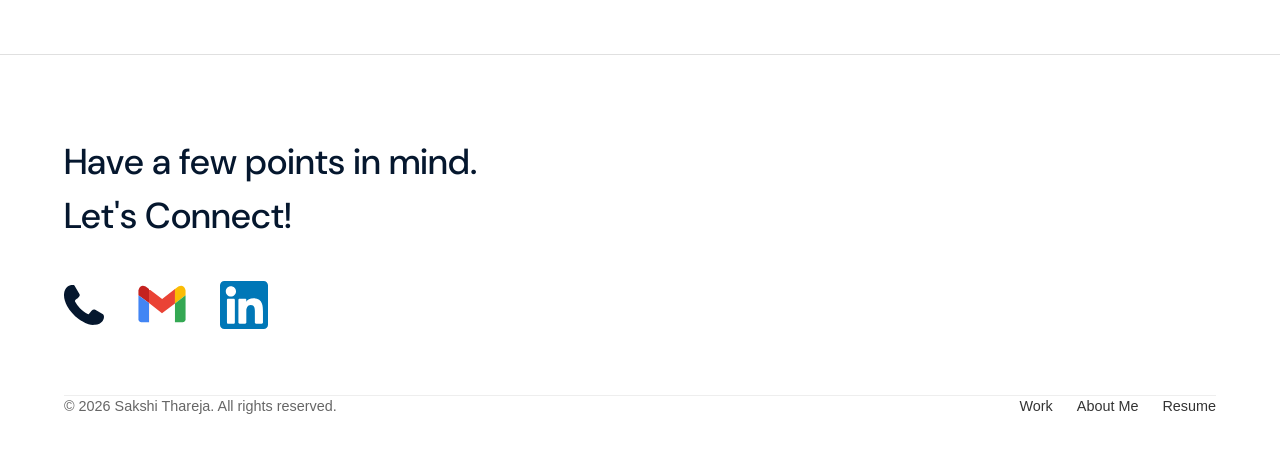
==== commit 57d1ec8c: "Update index.html stylesheet version, disable custom cursor, and refine responsive styles" ====
--- a/index.html
+++ b/index.html
@@ -18,7 +18,7 @@
   <link href="https://api.fontshare.com/v2/css?f[]=ranade@500,600,700&f[]=switzer@400,500&display=swap" rel="stylesheet">
 
   <!-- Stylesheet -->
-  <link rel="stylesheet" href="style.css?v=20">
+  <link rel="stylesheet" href="style.css?v=21">
 </head>
 <body class="is-loading">
 
--- a/style.css
+++ b/style.css
@@ -13,23 +13,12 @@
   box-sizing: border-box;
   margin: 0;
   padding: 0;
-  cursor: none !important;
   text-shadow: none !important;
 }
 
-/* Base cursor container setup */
+/* Custom Tracking Cursor (Disabled - System Default Cursor Active) */
 #custom-cursor {
-  position: fixed !important;
-  top: 0;  /* No !important so JS can update coordinates freely */
-  left: 0; /* No !important so JS can update coordinates freely */
-  width: 44px !important;  /* Reduced from 60px */
-  height: 44px !important; /* Reduced from 60px */
-  pointer-events: none !important;
-  z-index: 100000 !important;
-  transform: translate(-50%, -50%) !important;
-  opacity: 0; /* Hide initially until first mouse movement */
-  transition: opacity 0.3s ease; /* Smooth fade in */
-  will-change: left, top, opacity;
+  display: none !important;
 }
 
 /* Overlap the two states perfectly */
